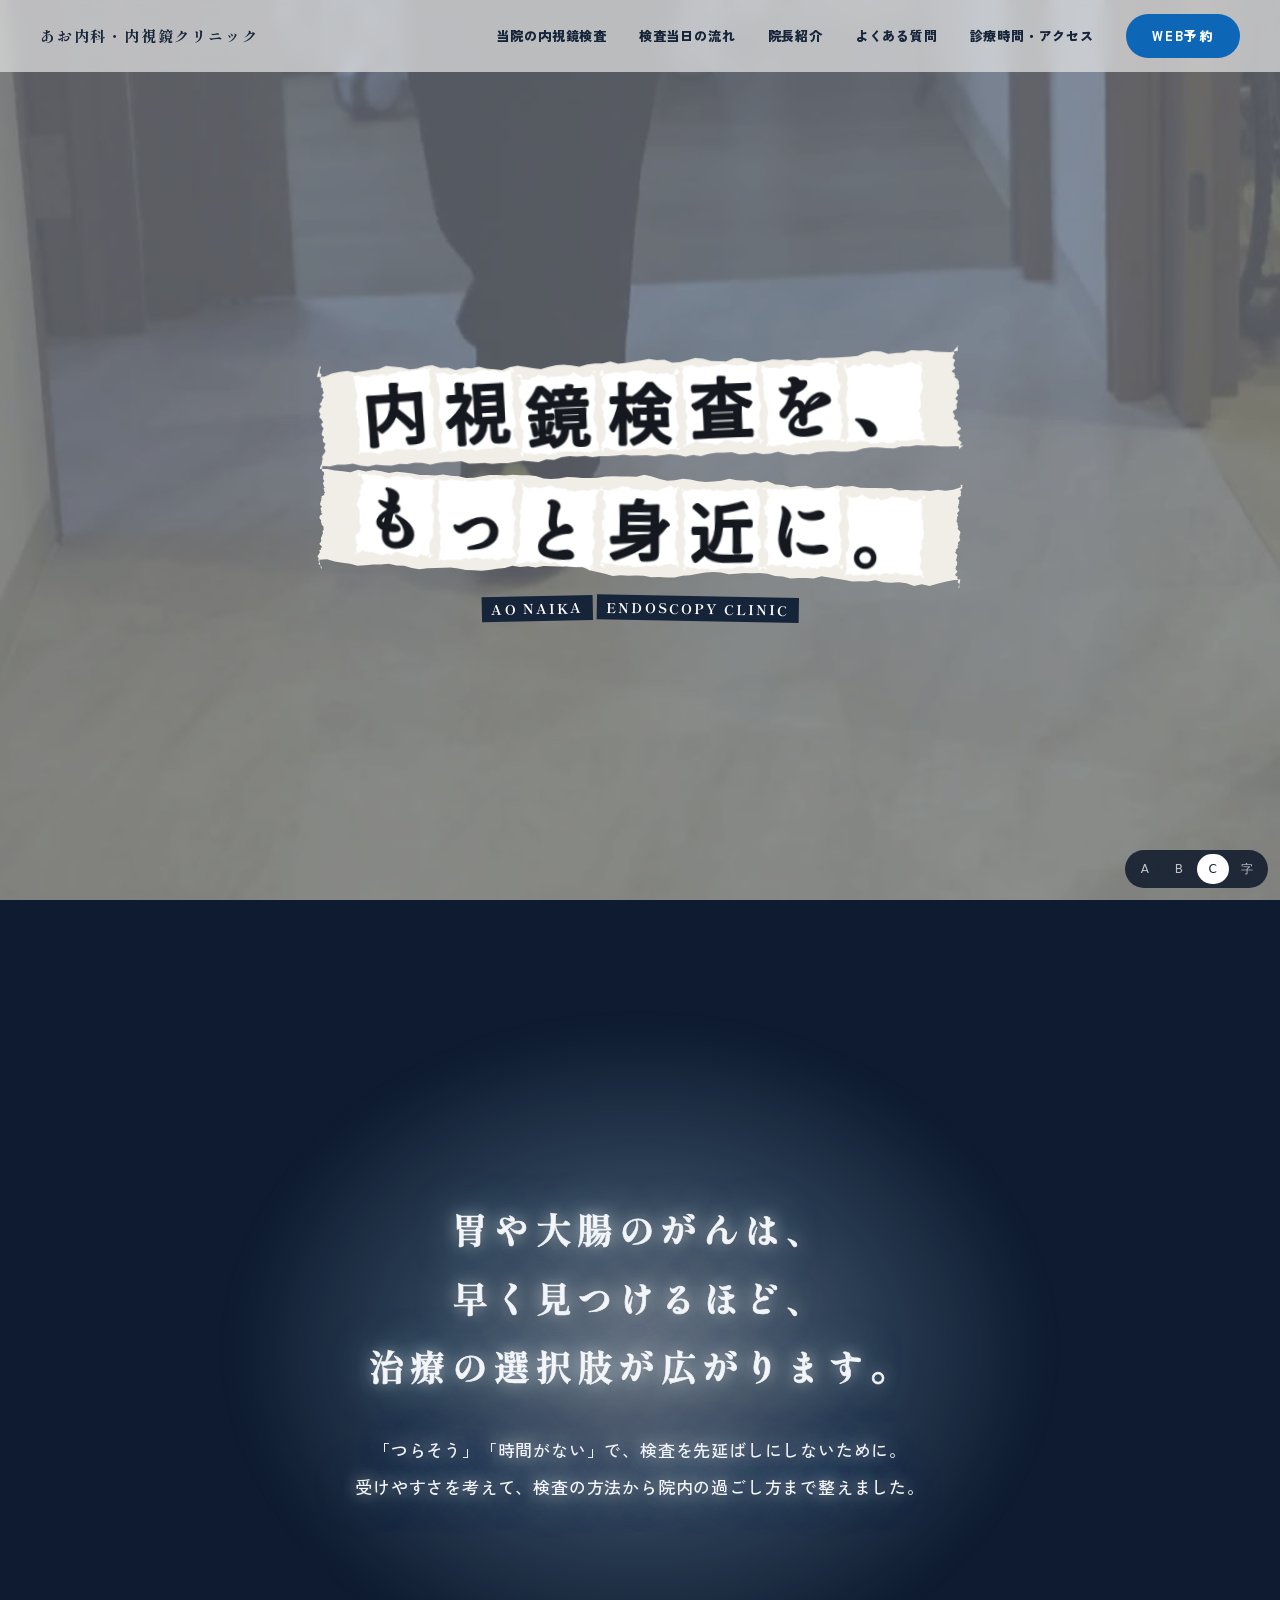
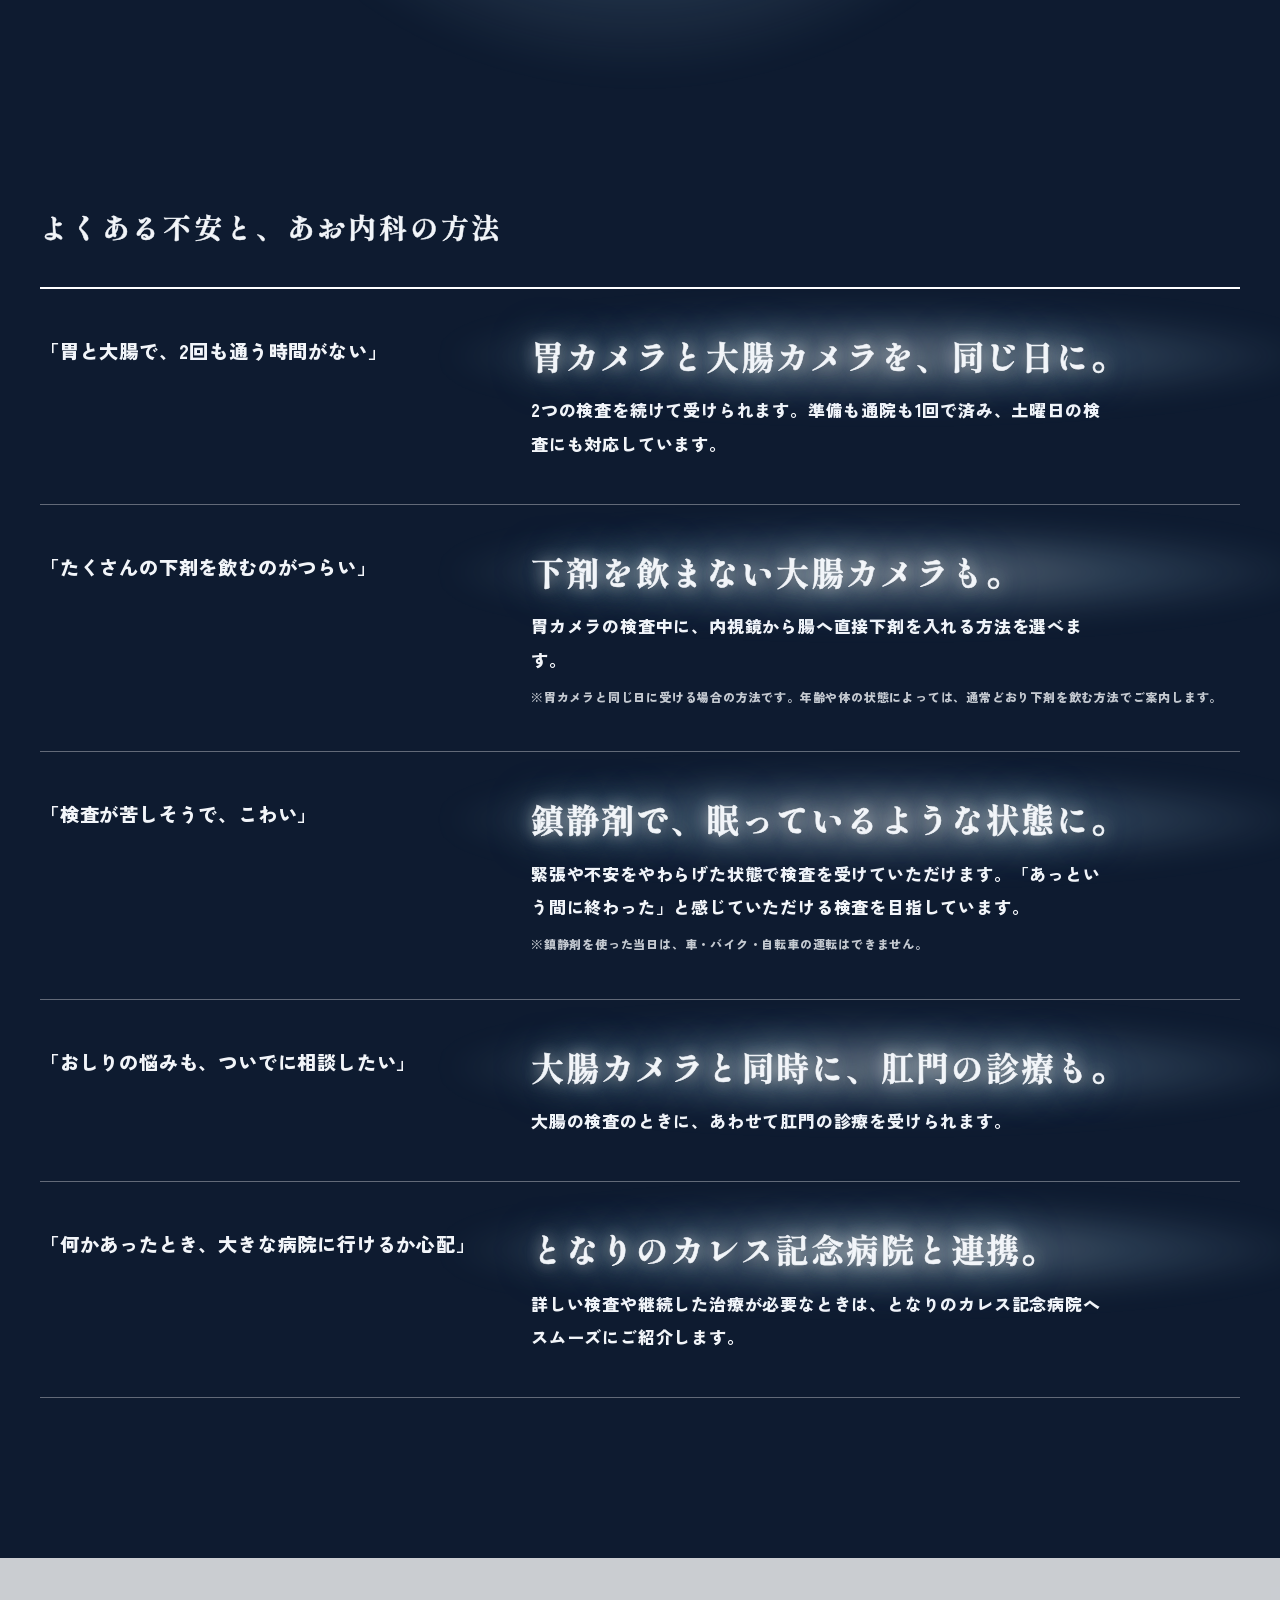
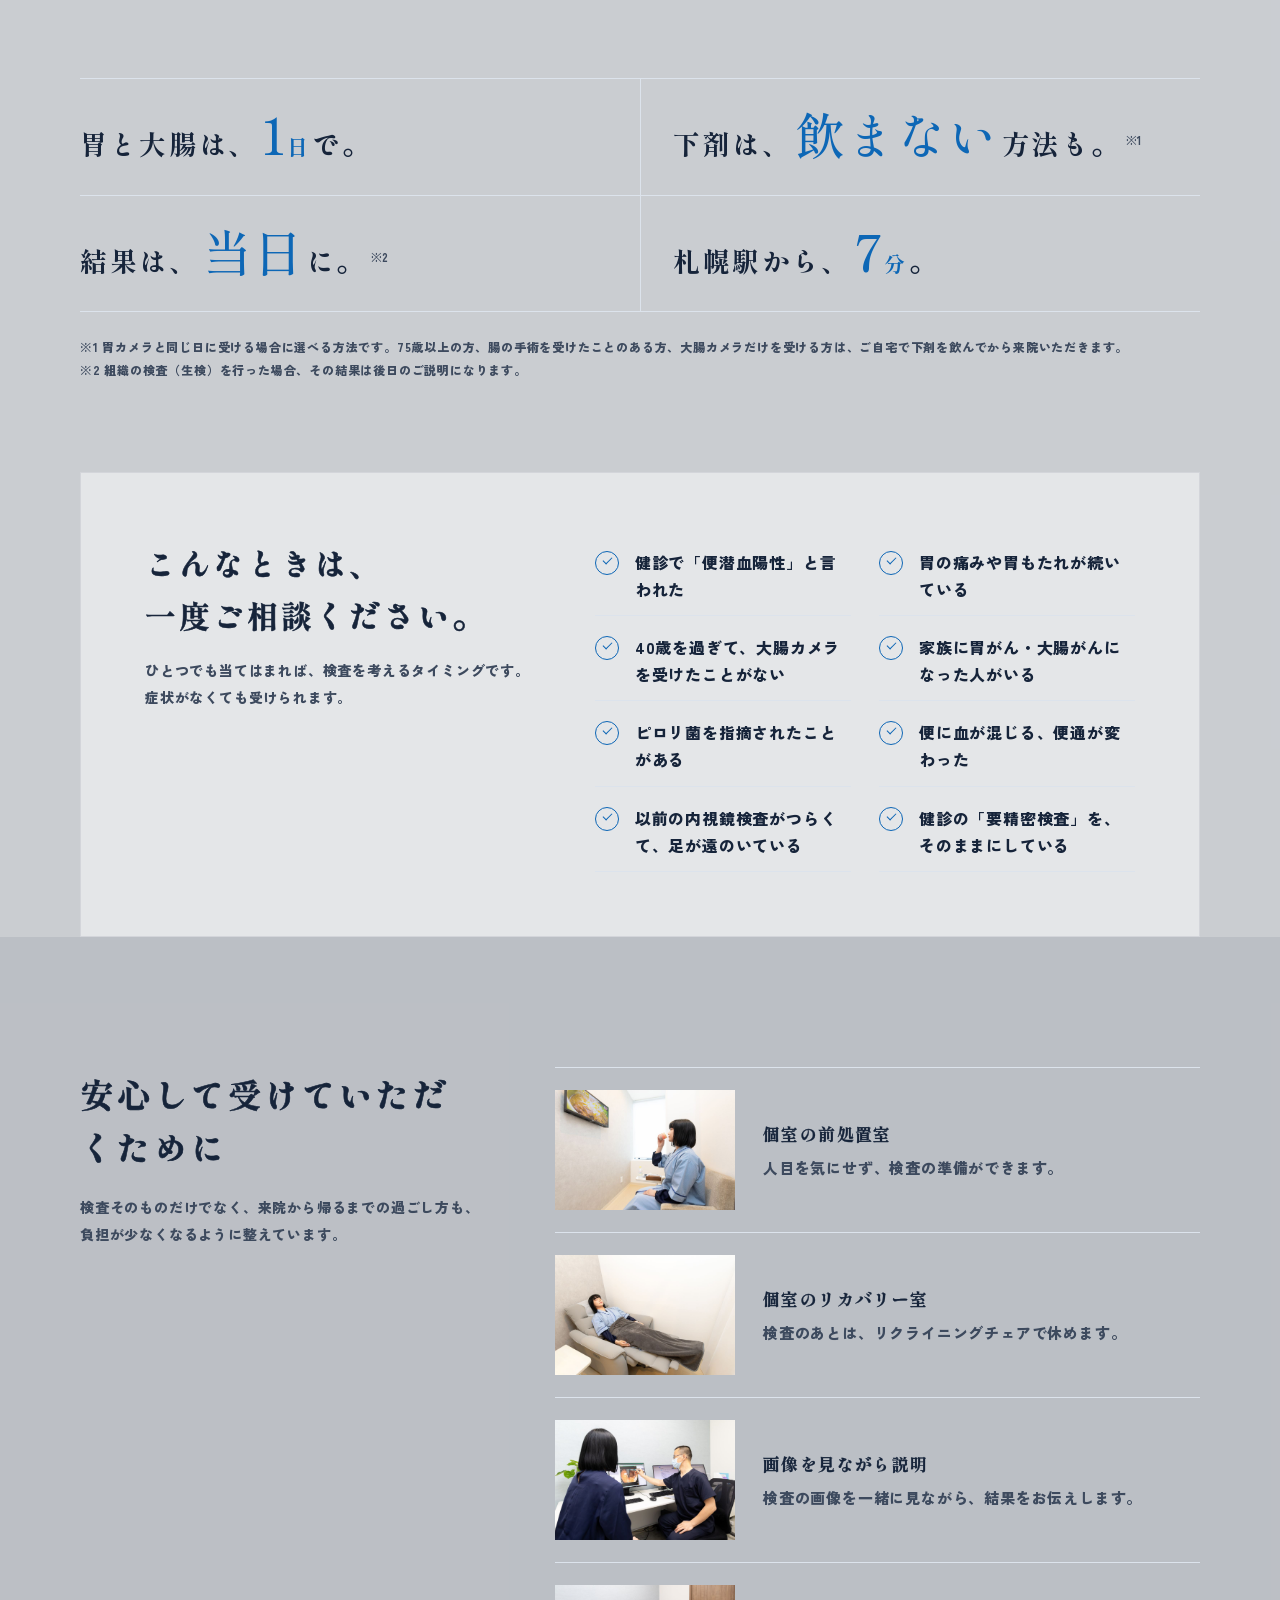
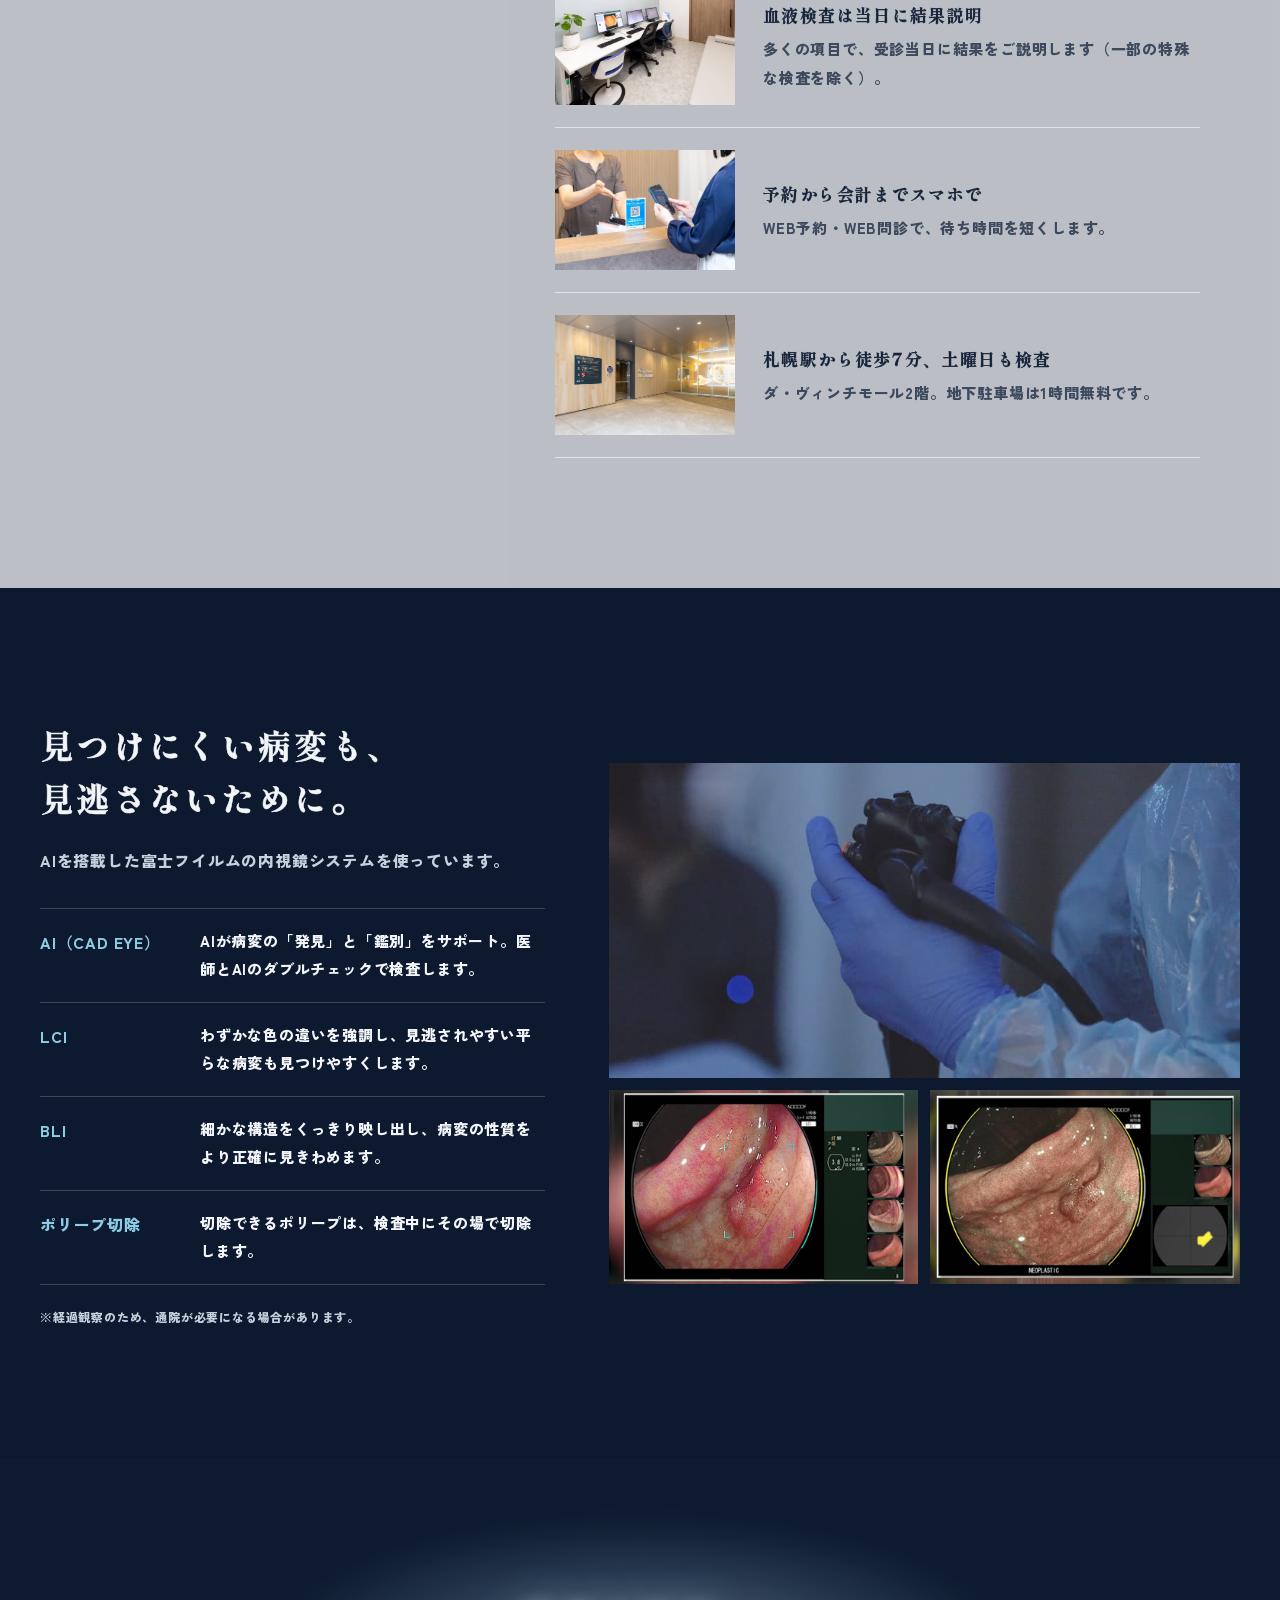
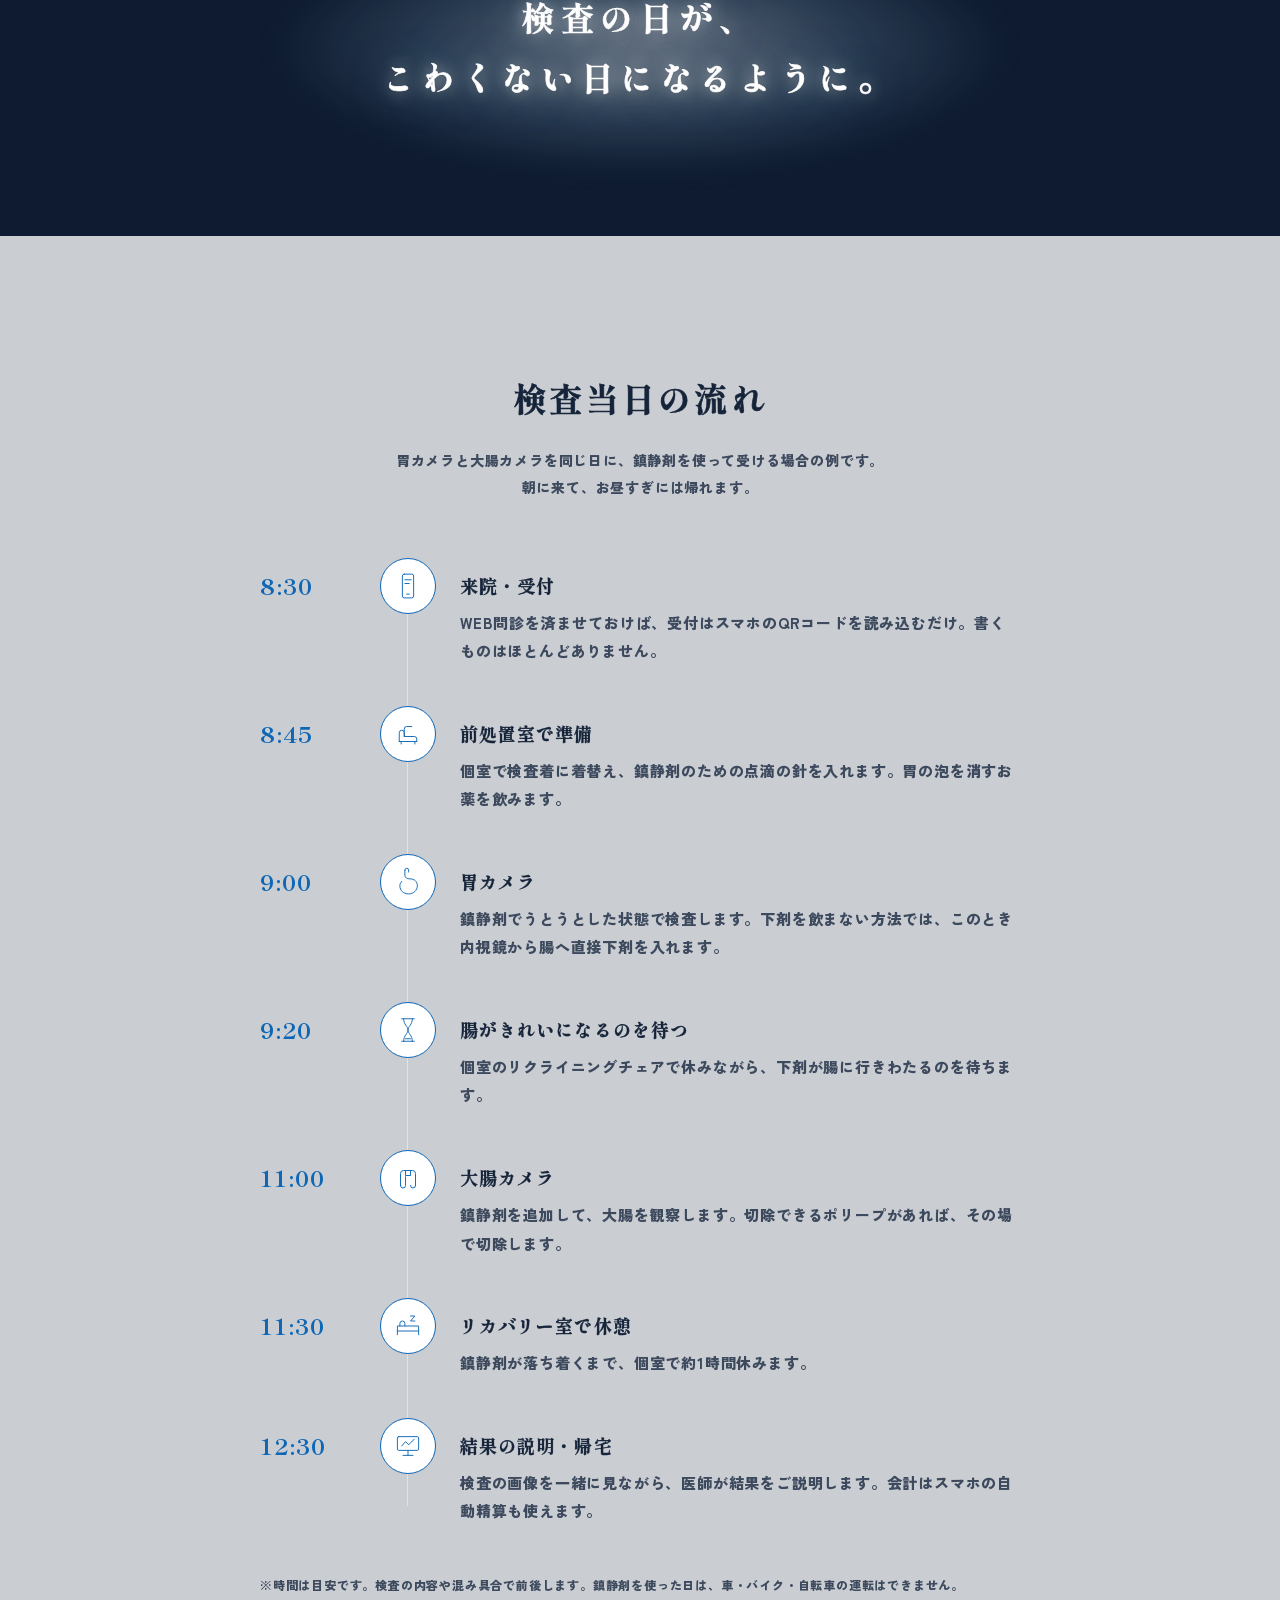
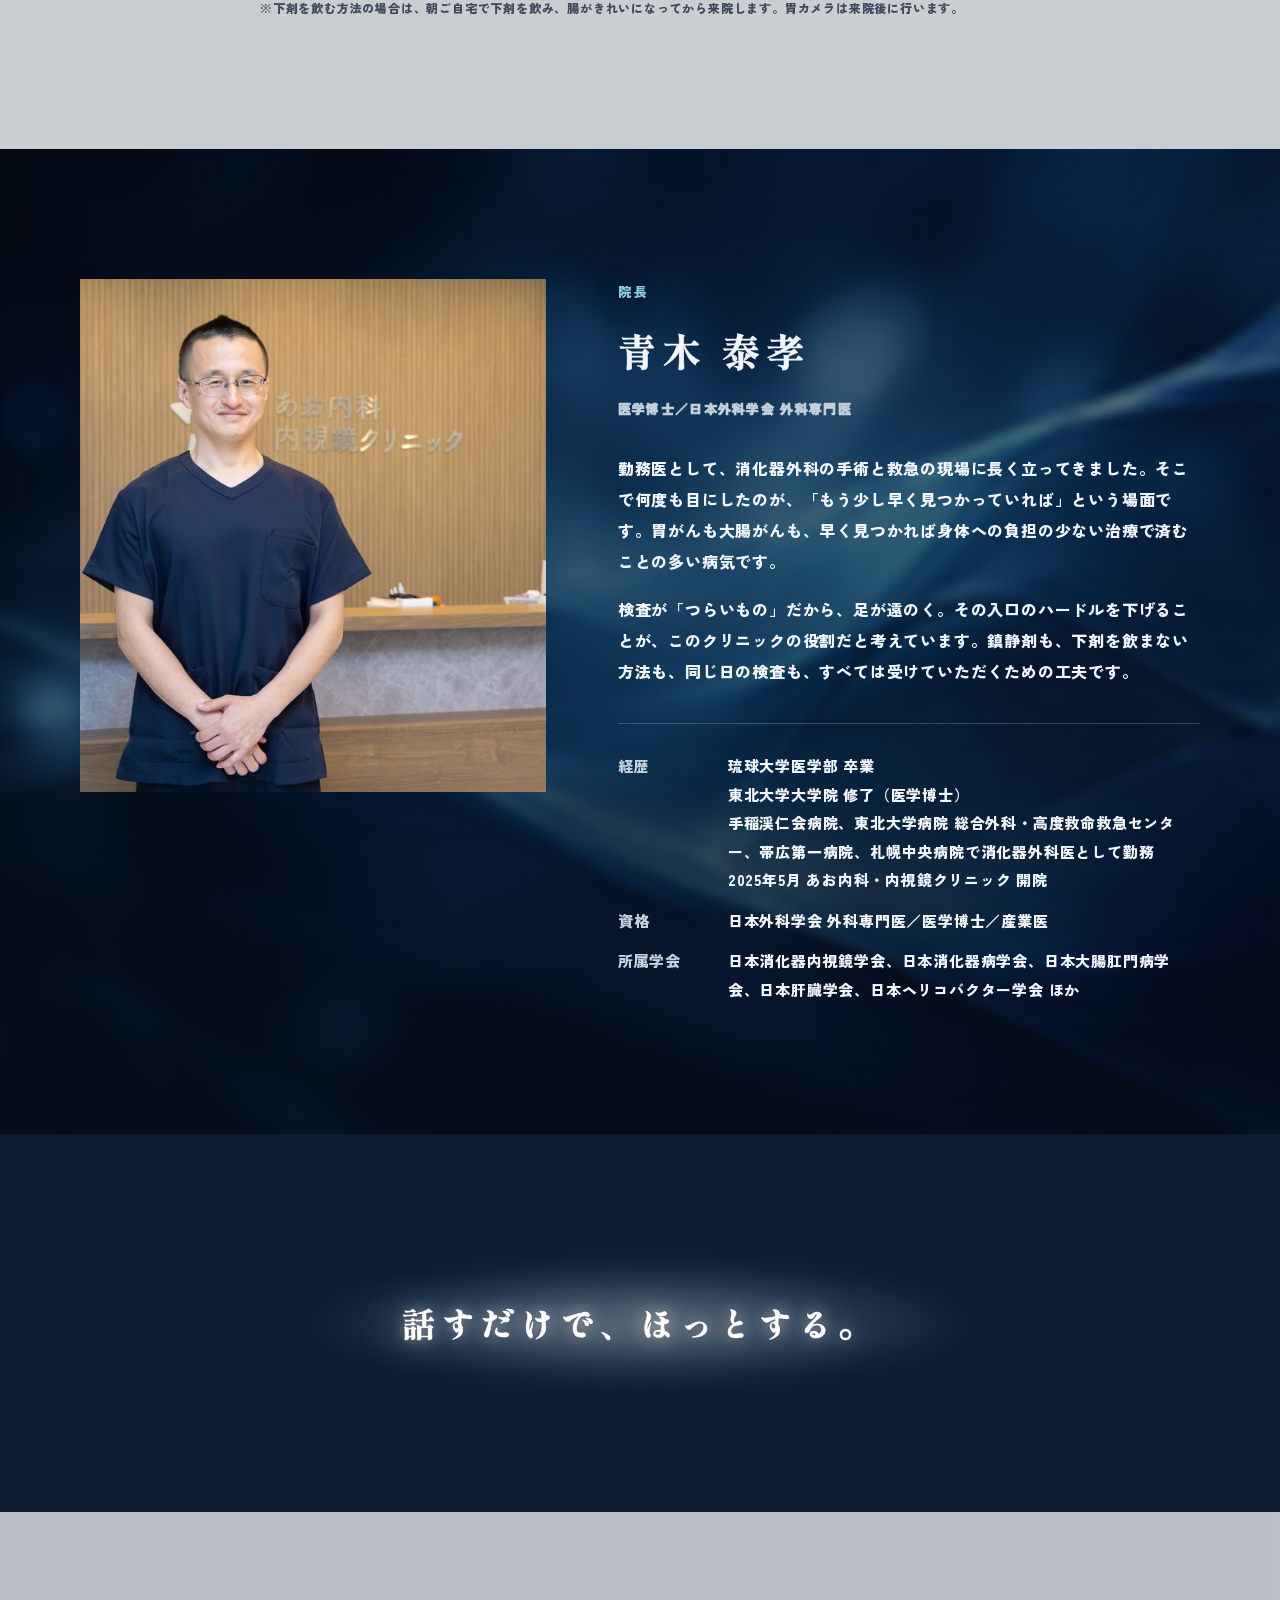
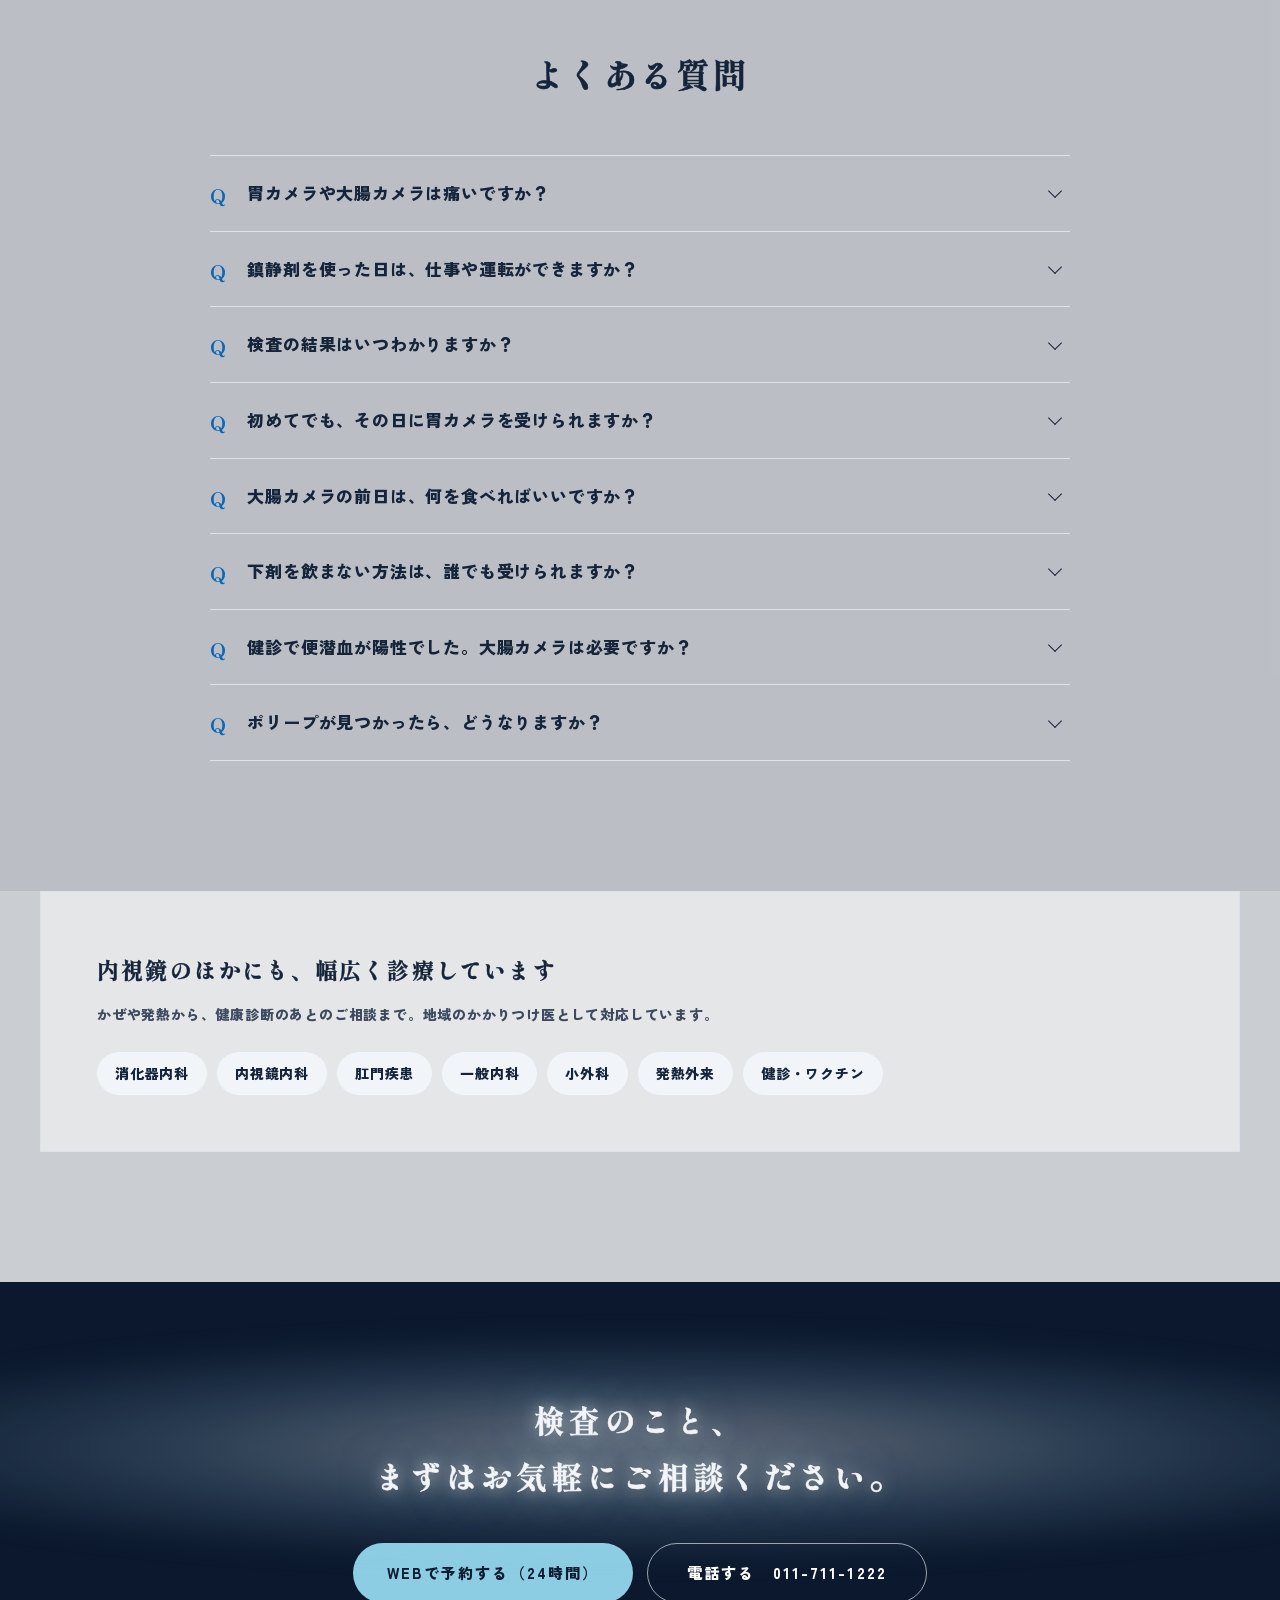
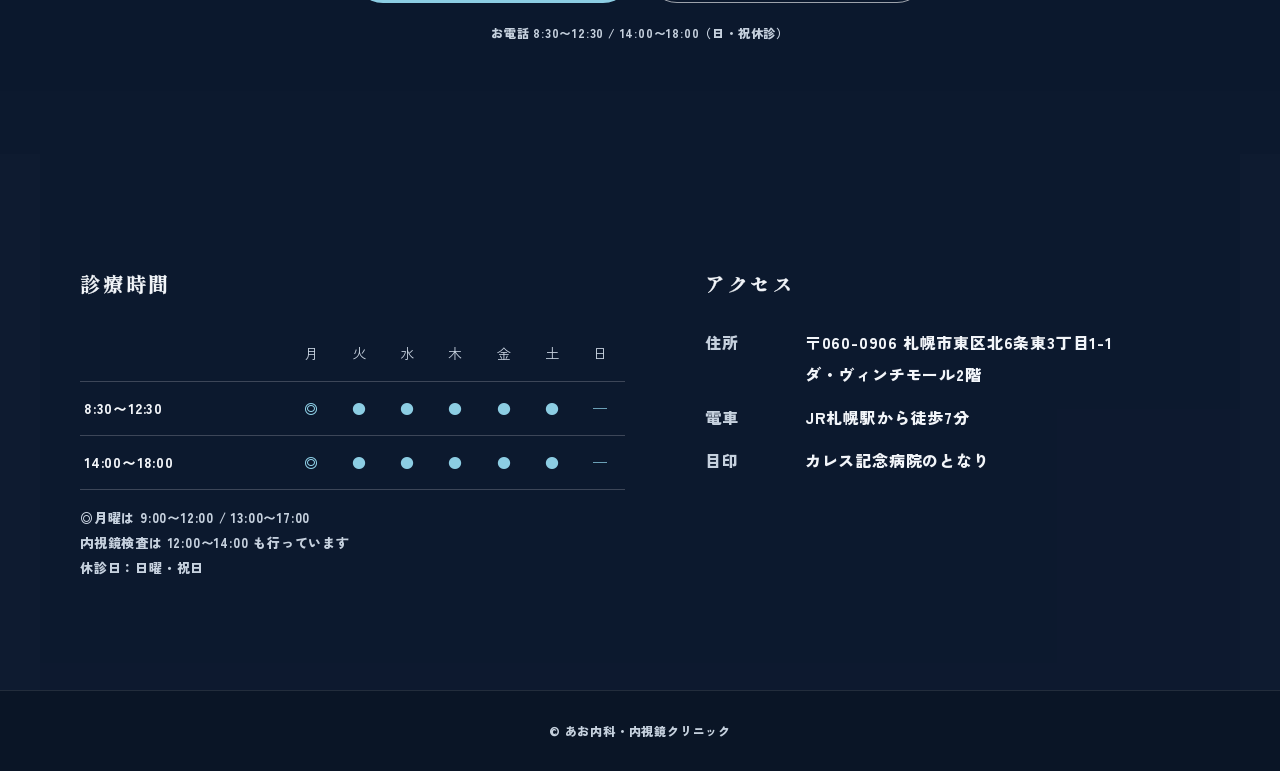
==== index.html @ c6a11f2a "デザイン案の確認用ページ Co-Authored-By: Claude Fable 5.1 <noreply@anthropic.com>" ====
<!doctype html>
<html lang="ja">
<head>
<meta charset="utf-8">
<meta name="viewport" content="width=device-width, initial-scale=1">
<meta name="robots" content="noindex">
<title>あお内科 内視鏡サイト案C</title>
<link rel="preconnect" href="https://fonts.googleapis.com">
<link rel="preconnect" href="https://fonts.gstatic.com" crossorigin>
<link href="https://fonts.googleapis.com/css2?family=Shippori+Mincho:wght@500;600;700;800&family=Shippori+Antique+B1&family=Zen+Kaku+Gothic+New:wght@400;500;700;900&family=Zen+Maru+Gothic:wght@400;500;700&display=swap" rel="stylesheet">
<link rel="stylesheet" href="assets/common.css?v=6">
<style>
/* 案A「白と写真」：たくさんの院内写真が散らばり、中央に静かなことば。白地に医院の青を少しだけ */
:root {
  --hd: 72px;    /* ヘッダーの高さ。写真がヘッダーの下に隠れないよう、ファーストビューはこの下から始める */
  --white: #FFFFFF;
  --mist: #F1F5FA;
  --ink: #16243A;     /* 文字 */
  --ink-2: #3D4A5E;   /* 補足の文字。薄すぎると読む気が起きないので濃いめ */
  --ao: #0D67B6;      /* 医院ロゴの青 */
  --line: #DCE3EC;
}
body { background: var(--white); color: var(--ink); font-family: "Zen Kaku Gothic New", sans-serif; font-size: 16px; font-weight: 500; line-height: 1.95; letter-spacing: .05em; }
:root { --mincho: "Shippori Mincho", serif; }

h1, h2, h3, .logo { font-family: "Shippori Mincho", serif; }
.hd { position: fixed; inset: 0 0 auto; z-index: 50; display: flex; align-items: center; gap: 32px; height: 72px; padding: 0 40px; background: rgba(255, 255, 255, .92); backdrop-filter: blur(8px); }
.logo { font-weight: 700; font-size: 15px; letter-spacing: .12em; }
.nav { display: flex; gap: 32px; margin-left: auto; font-size: 13px; }
.nav a:hover { color: var(--ao); }
.btn { display: inline-flex; align-items: center; justify-content: center; min-height: 44px; padding: 0 26px; border-radius: 999px; background: var(--ao); color: var(--white); font-size: 13px; font-weight: 500; letter-spacing: .14em; transition: background .2s; }
.btn:hover { background: #0A528F; }
.mbtn { display: none; margin-left: 4px; }
.mpanel { background: rgba(255, 255, 255, .96); backdrop-filter: blur(10px); box-shadow: 0 1px 2px rgba(22, 36, 58, .08), 0 18px 48px rgba(22, 36, 58, .16); }
.mpanel a:hover { color: var(--ao); }

/* ファーストビュー：写真がぶわっと散らばり、そのあとは各自ゆっくり浮かんで揺れる */
.hero { margin-top: var(--hd); height: calc(100vh - var(--hd)); height: calc(100svh - var(--hd)); min-height: 720px; overflow: hidden; }
/* 重なっても前後が分かるよう、1枚ずつはっきり影を付ける */
.sc img { aspect-ratio: 3/2; object-fit: cover; box-shadow: 0 1px 3px rgba(22, 36, 58, .22), 0 10px 26px rgba(22, 36, 58, .28); }
.is-in .sc img { animation: float 7s ease-in-out 1.8s infinite alternate; }
.is-in .sc:nth-child(3n) img { animation-duration: 9s; animation-delay: 2.4s; animation-name: float-2; }
.is-in .sc:nth-child(3n + 1) img { animation-duration: 6s; animation-delay: 2s; }
.is-in .sc:nth-child(4n) img { animation-duration: 8s; animation-direction: alternate-reverse; }
@keyframes float { from { transform: translate(0, 0) rotate(0deg); } to { transform: translate(4px, -12px) rotate(.8deg); } }
@keyframes float-2 { from { transform: translate(0, 0) rotate(0deg); } to { transform: translate(-6px, -9px) rotate(-1deg); } }
@media (prefers-reduced-motion: reduce) { .is-in .sc img { animation: none !important; } }
.hero__copy { position: absolute; left: 50%; top: 50%; transform: translate(-50%, -50%); z-index: 2; text-align: center; padding: 8px 12px; background: rgba(255, 255, 255, .7); box-shadow: 0 0 40px 30px rgba(255, 255, 255, .7); }
.hero h1 { font-size: clamp(26px, 3.1vw, 46px); font-weight: 700; line-height: 1.75; letter-spacing: .18em; }
.hero__sub { margin-top: 18px; font-size: 13px; letter-spacing: .2em; color: var(--ink-2); }
.hero__copy { opacity: 0; transition: opacity 1.2s ease 1.3s; }
.is-in .hero__copy { opacity: 1; }

/* 動画の場面 */
.stage__bg::after { background: rgba(14, 30, 54, .5); }
.stage__body { color: var(--white); }
.statement { min-height: 100vh; min-height: 100svh; display: grid; place-items: center; padding: 120px 40px; text-align: center; }
.statement h2 { font-size: clamp(24px, 2.8vw, 40px); font-weight: 700; line-height: 1.9; letter-spacing: .16em; }
.statement p { margin-top: 32px; font-size: 17px; font-weight: 500; line-height: 2.2; }

/* よくある不安と、あお内科の方法 */
.qa { padding: 0 40px 160px; }
.qa > h2 { font-size: clamp(22px, 2.2vw, 30px); font-weight: 700; letter-spacing: .1em; }
.qa__list { margin-top: 32px; border-top: 2px solid var(--white); }
.qa__row { display: grid; grid-template-columns: 1fr 1.6fr; gap: 48px; padding: 44px 0; border-bottom: 1px solid rgba(255, 255, 255, .35); }
.qa__worry { font-size: clamp(17px, 1.5vw, 21px); font-weight: 700; }
.qa__worry::before { content: "「"; }
.qa__worry::after { content: "」"; }
.qa__answer h3 { font-size: clamp(24px, 2.6vw, 38px); font-weight: 700; line-height: 1.4; letter-spacing: .06em; }
.qa__answer p { max-width: 34em; margin-top: 14px; font-size: 17px; }
.qa__answer small { display: block; margin-top: 10px; font-size: 12px; line-height: 1.8; opacity: .8; }

/* 内視鏡の機器 */
.tech { position: relative; z-index: 1; padding: 130px 40px; background: var(--mist); }
.tech__inner { display: grid; grid-template-columns: 1fr 1.25fr; gap: 64px; max-width: 1200px; margin: 0 auto; align-items: center; }
.tech h2 { font-size: clamp(24px, 2.6vw, 36px); font-weight: 700; line-height: 1.6; letter-spacing: .1em; }
.tech__lead { margin-top: 20px; color: var(--ink-2); }
.tech__list { margin-top: 32px; border-top: 1px solid var(--line); }
.tech__list li { display: grid; grid-template-columns: 9em 1fr; gap: 16px; padding: 18px 0; border-bottom: 1px solid var(--line); }
.tech__list b { font-weight: 700; color: var(--ao); }
.tech__list span { font-size: 15px; line-height: 1.9; }
.tech__photos { display: grid; grid-template-columns: 1fr 1fr; gap: 12px; }
.tech__photos img { width: 100%; aspect-ratio: 16/10; object-fit: cover; }
.tech__photos img:first-child { grid-column: span 2; aspect-ratio: 16/8; }
.tech small { display: block; margin-top: 20px; font-size: 12px; color: var(--ink-2); }

/* 診療内容 */
.menu { position: relative; z-index: 1; padding: 0 40px 130px; }
.menu__inner { max-width: 1200px; margin: 0 auto; padding: 56px; border: 1px solid var(--line); }
.menu h2 { font-size: 22px; font-weight: 700; letter-spacing: .1em; }
.menu p { margin-top: 10px; font-size: 14px; color: var(--ink-2); }
.menu ul { display: flex; flex-wrap: wrap; gap: 10px; margin-top: 24px; }
.menu li { padding: 8px 18px; border-radius: 999px; background: var(--mist); font-size: 14px; }

/* 取り組み：左に見出し、右に写真つきの一覧 */
.care { position: relative; z-index: 1; padding: 130px 40px; background: var(--white); }
.care__inner { display: grid; grid-template-columns: 1fr 1.6fr; gap: 72px; max-width: 1120px; margin: 0 auto; align-items: start; }
.care__head { position: sticky; top: calc(var(--hd) + 40px); }
.care h2 { font-size: clamp(24px, 2.6vw, 36px); font-weight: 700; line-height: 1.6; letter-spacing: .12em; }
.care__head p { margin-top: 20px; font-size: 14px; color: var(--ink-2); }
.care__list { border-top: 1px solid var(--line); }
.care__list li { display: grid; grid-template-columns: 180px 1fr; gap: 28px; align-items: center; padding: 22px 0; border-bottom: 1px solid var(--line); }
.care__list img { aspect-ratio: 3/2; object-fit: cover; }
.care__list h3 { font-size: 17px; font-weight: 700; letter-spacing: .08em; }
.care__list p { margin-top: 4px; font-size: 15px; line-height: 1.9; color: var(--ink-2); }

.cta { position: relative; z-index: 1; padding: 110px 24px; text-align: center; background: var(--mist); }
.cta h2 { font-size: clamp(22px, 2.4vw, 32px); font-weight: 700; line-height: 1.8; letter-spacing: .14em; }
.cta__btns { display: flex; justify-content: center; flex-wrap: wrap; gap: 14px; margin-top: 40px; }
.cta__btns .btn { min-width: 280px; min-height: 60px; font-size: 15px; }
.cta__btns .btn--line { background: var(--white); color: var(--ink); border: 1px solid var(--ink); }
.cta__btns .btn--line:hover { background: var(--mist); }
.cta__note { margin-top: 18px; font-size: 12px; color: var(--ink-2); }

.info { position: relative; z-index: 1; display: grid; grid-template-columns: 1.1fr 1fr; gap: 80px; max-width: 1200px; margin: 0 auto; padding: 110px 40px; }
.info h2 { margin-bottom: 24px; font-size: 20px; font-weight: 700; letter-spacing: .14em; }
table { width: 100%; border-collapse: collapse; font-size: 14px; text-align: center; }
th, td { padding: 13px 4px; border-bottom: 1px solid var(--line); }
thead th { font-weight: 400; color: var(--ink-2); }
tbody th { text-align: left; font-weight: 400; white-space: nowrap; }
td { color: var(--ao); }
.info__notes { margin-top: 16px; font-size: 13px; line-height: 1.9; color: var(--ink-2); }
.info dl { display: grid; grid-template-columns: 5em 1fr; gap: 12px 20px; }
.info dt { color: var(--ink-2); }
.ft { padding: 28px 40px; font-size: 12px; text-align: center; color: var(--ink-2); border-top: 1px solid var(--line); }

/* 数字で見る、あお内科の検査 */
.num { position: relative; z-index: 1; padding: 110px 40px 90px; background: var(--white); }
/* 数字で見る：4つの短い文の中に、数字だけ大きく置く */
.num__inner { display: grid; grid-template-columns: 1fr 1fr; max-width: 1120px; margin: 0 auto; border-top: 1px solid var(--line); }
.num__line { padding: 30px 32px 30px 0; border-bottom: 1px solid var(--line); font-family: var(--mincho, "Shippori Mincho", serif); font-size: clamp(20px, 2.1vw, 30px); font-weight: 500; line-height: 1.5; letter-spacing: .1em; }
.num__line:nth-child(even) { padding-left: 32px; border-left: 1px solid var(--line); }
.num__line b { margin: 0 .06em; font-size: 1.85em; font-weight: 500; line-height: 1; letter-spacing: .02em; color: var(--ao); }
.num__line b small { font-size: .42em; }
.num__line sup { margin-left: .4em; font-family: "Zen Kaku Gothic New", sans-serif; font-size: 11px; letter-spacing: 0; color: var(--ink-2); }
.num__note { max-width: 1120px; margin: 24px auto 0; font-size: 12px; line-height: 1.9; color: var(--ink-2); }

/* こんなときは（自分ごとにしてもらう入口） */
.check { position: relative; z-index: 1; padding: 0 40px 130px; }
.check__inner { display: grid; grid-template-columns: 1fr 1.4fr; gap: 64px; max-width: 1120px; margin: 0 auto; padding: 64px; background: var(--mist); }
.check h2 { font-size: clamp(22px, 2.4vw, 32px); font-weight: 700; line-height: 1.7; letter-spacing: .1em; }
.check__lead { margin-top: 16px; font-size: 14px; color: var(--ink-2); }
.check ul { display: grid; grid-template-columns: 1fr 1fr; gap: 6px 28px; align-content: start; }
.check li { position: relative; padding: 12px 0 12px 40px; border-bottom: 1px solid var(--line); font-size: 16px; font-weight: 700; line-height: 1.7; }
.check li::before { content: ""; position: absolute; left: 0; top: 14px; width: 24px; height: 24px; border: 1.5px solid var(--ao); border-radius: 50%; }
.check li::after { content: ""; position: absolute; left: 8px; top: 20px; width: 9px; height: 5px; border-left: 1.5px solid var(--ao); border-bottom: 1.5px solid var(--ao); transform: rotate(-45deg); }

/* 検査当日の流れ（時刻つき） */
.sched { position: relative; z-index: 1; padding: 130px 40px; }
.sched__head { max-width: 760px; margin: 0 auto; text-align: center; }
.sched h2 { font-size: clamp(24px, 2.6vw, 36px); font-weight: 700; letter-spacing: .1em; }
.sched__lead { margin-top: 16px; font-size: 14px; color: var(--ink-2); }
.sched__list { position: relative; max-width: 760px; margin: 56px auto 0; }
.sched__list::before { content: ""; position: absolute; left: 147px; top: 28px; bottom: 60px; border-left: 1px solid var(--line); }
.sched__list li { display: grid; grid-template-columns: 96px 56px 1fr; grid-template-areas: "time icon body"; gap: 0 24px; padding-bottom: 40px; }
.sched__time { grid-area: time; padding-top: 14px; font-family: "Shippori Mincho", serif; font-size: 22px; line-height: 1.2; letter-spacing: .04em; color: var(--ao); }
.sched__icon { grid-area: icon; position: relative; display: grid; place-items: center; width: 56px; height: 56px; border: 1px solid var(--ao); border-radius: 50%; background: var(--white); color: var(--ao); }
.sched__icon svg { width: 30px; height: 30px; fill: none; stroke: currentColor; stroke-width: 1.5; stroke-linecap: round; stroke-linejoin: round; }
.sched__body { grid-area: body; padding-top: 10px; }
.sched__body h3 { font-size: 18px; font-weight: 700; letter-spacing: .06em; }
.sched__body p { margin-top: 6px; font-size: 15px; line-height: 1.9; color: var(--ink-2); }
.sched__note { max-width: 760px; margin: 8px auto 0; font-size: 12px; line-height: 1.9; color: var(--ink-2); }

/* 院長紹介 */
.doc { position: relative; z-index: 1; padding: 130px 40px; background: var(--mist); }
.doc__inner { display: grid; grid-template-columns: 1fr 1.25fr; gap: 72px; max-width: 1120px; margin: 0 auto; align-items: start; }
.doc__inner img { width: 100%; aspect-ratio: 4/4.4; object-fit: cover; object-position: 50% 20%; }
.doc__role { font-size: 13px; letter-spacing: .24em; color: var(--ink-2); }
.doc h2 { margin-top: 8px; font-size: clamp(28px, 3vw, 40px); font-weight: 700; letter-spacing: .16em; }
.doc h2 small { display: block; margin-top: 8px; font-family: "Zen Kaku Gothic New", sans-serif; font-size: 13px; letter-spacing: .1em; color: var(--ink-2); }
.doc__msg { margin-top: 32px; }
.doc__msg p + p { margin-top: 1em; }
.doc dl { display: grid; grid-template-columns: 6em 1fr; gap: 12px 20px; margin-top: 36px; padding-top: 28px; border-top: 1px solid var(--line); font-size: 15px; line-height: 1.9; }
.doc dt { color: var(--ink-2); }

/* よくある質問 */
.faq { position: relative; z-index: 1; padding: 130px 40px; }
.faq__inner { max-width: 860px; margin: 0 auto; }
.faq h2 { font-size: clamp(24px, 2.6vw, 36px); font-weight: 700; letter-spacing: .1em; text-align: center; }
.faq__list { margin-top: 48px; border-top: 1px solid var(--line); }
.faq details { border-bottom: 1px solid var(--line); }
.faq summary { position: relative; list-style: none; cursor: pointer; padding: 22px 48px 22px 2.2em; font-size: 17px; font-weight: 700; line-height: 1.8; }
.faq summary::-webkit-details-marker { display: none; }
.faq summary::before { content: "Q"; position: absolute; left: 0; top: 22px; font-family: "Shippori Mincho", serif; font-size: 20px; color: var(--ao); }
.faq summary::after { content: ""; position: absolute; right: 10px; top: 50%; width: 10px; height: 10px; border-right: 1.5px solid var(--ink); border-bottom: 1.5px solid var(--ink); transform: translateY(-70%) rotate(45deg); transition: transform .25s; }
.faq details[open] summary::after { transform: translateY(-20%) rotate(225deg); }
.faq summary:hover { color: var(--ao); }
.faq details p { padding: 0 48px 26px 2.2em; font-size: 15px; line-height: 2; color: var(--ink-2); }

@media (max-width: 1023px) {
  .check__inner { grid-template-columns: 1fr; gap: 32px; padding: 48px; }
  .doc__inner { grid-template-columns: 1fr; gap: 40px; }
  .doc__inner img { max-width: 420px; }
  .nav { display: none; }
  .hd .btn { margin-left: auto; }
  .mbtn { display: inline-flex; }
  .care__inner { grid-template-columns: 1fr; gap: 40px; }
  .care__head { position: static; }
  .tech__inner { grid-template-columns: 1fr; }
  .info { grid-template-columns: 1fr; gap: 56px; }
}
@media (max-width: 767px) {
  :root { --hd: 60px; }
  body { font-size: 15px; }
  .hd { height: 60px; padding: 0 16px; }
  .logo { font-size: 12px; white-space: nowrap; }
  .hd .btn { min-height: 38px; padding: 0 16px; font-size: 12px; white-space: nowrap; }
  .hero__copy { width: 88vw; padding: 22px 12px; }
  .hero h1 { font-size: 24px; letter-spacing: .12em; }
  .hero__sub { font-size: 11px; letter-spacing: .1em; }
  .statement { padding: 100px 24px; }
  .statement h2 { font-size: 21px; letter-spacing: .1em; }
  .statement p { font-size: 14px; }
  .qa { padding: 0 20px 100px; }
  .qa__row { grid-template-columns: 1fr; gap: 10px; padding: 32px 0; }
  .tech { padding: 90px 20px; }
  .tech__inner { grid-template-columns: 1fr; gap: 40px; }
  .menu { padding: 0 20px 90px; }
  .menu__inner { padding: 32px 20px; }
  .care, .info { padding: 90px 20px; }
  .care__list li { grid-template-columns: 112px 1fr; gap: 16px; }
  .care__list h3 { font-size: 15px; }
  .num { padding: 80px 20px 60px; }
  .num__inner { grid-template-columns: 1fr; }
  .num__line, .num__line:nth-child(even) { padding: 18px 0; border-left: 0; }
  .num__line { font-size: 19px; }
  .check { padding: 0 20px 90px; }
  .check__inner { padding: 32px 20px; }
  .check ul { grid-template-columns: 1fr; gap: 0; }
  .sched, .doc, .faq { padding: 90px 20px; }
  .sched__list::before { left: 23px; }
  .sched__list li { grid-template-columns: 48px 1fr; grid-template-areas: "icon time" "icon body"; gap: 0 16px; padding-bottom: 32px; }
  .sched__icon { width: 48px; height: 48px; }
  .sched__icon svg { width: 26px; height: 26px; }
  .sched__time { padding-top: 0; font-size: 18px; }
  .sched__body { padding-top: 2px; }
  .sched__body h3 { font-size: 16px; }
  .doc dl { grid-template-columns: 1fr; gap: 4px 0; }
  .doc dt { margin-top: 12px; }
  .faq summary { padding: 18px 32px 18px 1.8em; font-size: 15px; }
  .faq details p { padding: 0 0 22px 1.8em; }
}

/* 動画はページの一番上から最後まで裏で流れ続ける。区画ごとに白フィルタ・黒フィルタを切り替える */
body { background: #0E1B30; }
.stage__bg { position: fixed; inset: 0; height: auto; margin: 0; z-index: 0; }
.stage__bg::after { background: rgba(10, 22, 42, .48); }
.hero, main > section, .stage__body { position: relative; z-index: 1; }
.stage__body, .tech, .cta, .info { --ink: #F2F5F9; --ink-2: #C6D1DE; --line: rgba(255, 255, 255, .2); --ao: #8CCDE3; color: var(--ink); }
.tech, .info { background: rgba(10, 22, 42, .22); }
.cta { background: rgba(10, 22, 42, .38); }
.tech__list b, td { color: #8CCDE3; }
.cta__btns .btn { background: #8CCDE3; color: #0E1B30; }
.cta__btns .btn--line { background: transparent; color: #fff; border-color: rgba(255, 255, 255, .6); }
.num, .check, .care, .sched, .faq, .menu { background: rgba(255, 255, 255, .78); }
.num { padding-top: 120px; }
.check { padding-bottom: 0; }
.check__inner { background: rgba(255, 255, 255, .5); border: 1px solid rgba(22, 36, 58, .08); }
.menu { padding-top: 0; }
.menu__inner { background: rgba(255, 255, 255, .5); }
.care, .faq { background: rgba(255, 255, 255, .72); }
.doc { --ink: #F2F5F9; --ink-2: #C6D1DE; --line: rgba(255, 255, 255, .2); color: var(--ink); background: linear-gradient(180deg, rgba(7, 17, 31, .55), rgba(7, 17, 31, .75)), url(assets/img/ai-wave.jpg) center/cover no-repeat; }
.doc__role { color: #8CCDE3; }
.gap { position: relative; z-index: 1; height: 42vh; min-height: 260px; }
.gap p { position: absolute; left: 50%; top: 50%; transform: translate(-50%, -50%); margin: 0; width: max-content; font-family: var(--mincho); font-size: clamp(22px, 2.6vw, 38px); font-weight: 700; letter-spacing: .2em; color: #fff; text-shadow: 0 2px 30px rgba(0, 0, 0, .5); text-align: center; line-height: 1.8; }
.sched__icon { background: #fff; }
.ft { background: #0A1526; color: #C6D1DE; border-color: rgba(255, 255, 255, .1); }
@media (max-width: 767px) { .gap { height: 34vh; min-height: 200px; } }

/* ===== 案C：参考サイトの KV と同じ構成。紙の上に写真とことばが散らばる ===== */
.hd { background: rgba(232, 232, 232, .8); }
.hero { background: rgba(255, 255, 255, .3); }
/* 覆い：薄いグレーの紙。最後にこれが薄れて、裏の動画が現れる */
.hero::before { content: ""; position: fixed; inset: 0; z-index: 0; pointer-events: none; background: #E8E8E8 url("data:image/svg+xml;utf8,<svg xmlns='http://www.w3.org/2000/svg' width='240' height='240'><filter id='n'><feTurbulence type='fractalNoise' baseFrequency='.9' numOctaves='2' stitchTiles='stitch'/><feColorMatrix values='0 0 0 0 0  0 0 0 0 0  0 0 0 0 0  0 0 0 .13 0'/></filter><rect width='100%' height='100%' filter='url(%23n)'/></svg>"); transition: opacity 1.6s ease; }
.hero.p-reveal::before { opacity: 0; }
/* 写真：白いふちの破れた紙（形は common.js が写真ごとに作る） */
.sc { z-index: 1; filter: drop-shadow(0 5px 8px rgba(0, 0, 0, .22)); }
.sc img { box-shadow: none; }
.torn { padding: 6px; background: #F8F8F6; }
.torn img { aspect-ratio: 3/2; object-fit: cover; }
.tape { position: absolute; top: -7px; width: 32%; height: 16px; background: rgba(226, 222, 206, .8); transform: rotate(var(--tr)); }

/* 束 → ぶわっ → 収束 */
.hero .sc { opacity: 0; transition: transform 1.1s cubic-bezier(.2, .8, .2, 1), opacity .3s ease; }
.hero .sc.is-on { opacity: 1; transform: translate(calc(-50% + var(--dx, 0px)), calc(-50% + var(--dy, 0px))) translate(var(--jx, 0px), var(--jy, 0px)) scale(var(--big, 1.4)) rotate(var(--jr, 0deg)); transition: transform .07s cubic-bezier(.2, .9, .3, 1), opacity .04s ease; }
/* 束が一瞬で点に縮む */
.hero.p-collapse .sc.is-on { transform: translate(calc(-50% + var(--dx, 0px)), calc(-50% + var(--dy, 0px))) scale(.08) rotate(var(--jr, 0deg)); transition: transform .14s cubic-bezier(.7, 0, 1, 1); }
/* ぶわっ：点から全部いっせいに、外へ広がりながら大きくなる */
.hero.is-in .sc, .hero.is-in .sc.is-on { opacity: 1; transform: translate(-50%, -50%) rotate(var(--r)); transition: transform .55s cubic-bezier(.2, 1.35, .4, 1) var(--d, 0s), opacity .12s ease var(--d, 0s); }
.hero.p-gather .sc, .hero.p-gather .sc.is-on { animation: suck 1.2s cubic-bezier(.45, 0, .55, 1) var(--g, 0s) both; transition: none; }
/* 散らばったあとは、消えるまで1枚1枚が小さくぶれ続ける（着地のぶれをそのまま続ける） */
.hero.is-in .sc img, .hero.is-in .sc:nth-child(3n) img, .hero.is-in .sc:nth-child(3n + 1) img, .hero.is-in .sc:nth-child(4n) img { animation: jitter var(--wt, 1.3s) steps(1, end) var(--wd, 0s) infinite; }
.hero.is-in .sc:nth-child(odd) img { animation-name: jitter-2; }
/* コマ送り（steps）で位置がカクッと切り替わる。ほとんどの時間は止まっていて、ときどき1〜2px だけ動く。
   写真ごとに周期と出だしがずれるので、同時に動くのは一部だけ */
@keyframes jitter { 0%, 28% { transform: translate(0, 0) rotate(0deg); } 30%, 44% { transform: translate(1px, -1px) rotate(.3deg); } 46%, 62% { transform: translate(0, 0) rotate(0deg); } 64%, 72% { transform: translate(-1px, 1px) rotate(-.25deg); } 74%, 100% { transform: translate(0, 0) rotate(0deg); } }
@keyframes jitter-2 { 0%, 18% { transform: translate(0, 0) rotate(0deg); } 20%, 30% { transform: translate(-1px, 0) rotate(-.3deg); } 32%, 55% { transform: translate(0, 0) rotate(0deg); } 57%, 68% { transform: translate(1px, 1px) rotate(.2deg); } 70%, 100% { transform: translate(0, 0) rotate(0deg); } }
.hero.p-gather .sc img { animation: none; transform: none; }
/* 吸い込み：まっすぐではなく、弧を描いて回りながら中心へ吸い込まれる（--px/--py は中心への向きと直角の向き） */
@keyframes suck {
  0%   { transform: translate(-50%, -50%) rotate(var(--r)); opacity: 1; }
  50%  { transform: translate(calc(-50% + var(--dx, 0px) * .5 + var(--px, 0px)), calc(-50% + var(--dy, 0px) * .5 + var(--py, 0px))) rotate(calc(var(--r) + var(--r1, 60deg))) scale(.7); opacity: 1; }
  90%  { opacity: 1; }
  100% { transform: translate(calc(-50% + var(--dx, 0px)), calc(-50% + var(--dy, 0px))) rotate(calc(var(--r) + var(--r2, 180deg))) scale(.04); opacity: 0; }
}

/* ことば：クリーム色の紙の帯に、1文字ずつ白い紙を貼ったように */
.kv { z-index: 3; width: max-content; max-width: 92vw; padding: 0; background: none; box-shadow: none; text-align: center; }
.hero .kv, .hero.is-in .kv { opacity: 0; transition: none; }
.hero.p-msg .kv { opacity: 1; }
.kv h1 { font-family: "Shippori Antique B1", "Shippori Antique", "Shippori Mincho", serif; font-size: clamp(34px, 5.2vw, 76px); font-weight: 400; line-height: 1.15; letter-spacing: 0; color: #15181F; }
.kv__line { display: inline-block; padding: .16em .55em .18em; margin: .1em 0; background: #F1EEE8; transform: rotate(var(--lr, 0deg)); }
.kv__line i { display: inline-block; font-style: normal; padding: .04em .1em .06em; margin: 0 .01em; background: #FFFFFF; transform: rotate(var(--cr, 0deg)) translateY(var(--cy, 0)); opacity: 0; }
/* 帯は、最初の1文字が貼られるまで見せない（文字のない空の帯が残らないように） */
.kv__line:not(:has(i.is-on)) { opacity: 0; }
.kv__line i.is-on { opacity: 1; animation: pop .34s cubic-bezier(.2, 1.1, .3, 1) both; }
/* 文字は大きく傾いた状態から「ドン」と貼りつき、わずかに沈んで戻る */
@keyframes pop { 0% { transform: rotate(calc(var(--cr, 0deg) * 4)) translateY(var(--cy, 0)) scale(2.6); opacity: 0; } 55% { transform: rotate(var(--cr, 0deg)) translateY(var(--cy, 0)) scale(.9); opacity: 1; } 100% { transform: rotate(var(--cr, 0deg)) translateY(var(--cy, 0)) scale(1); opacity: 1; } }
.kv__label { margin-top: .5em; font-family: var(--mincho); font-size: clamp(11px, 1.05vw, 15px); font-weight: 700; letter-spacing: .16em; line-height: 1; opacity: 0; }
.kv__label.is-on { opacity: 1; animation: slam .3s cubic-bezier(.2, 1.1, .3, 1) both; }
@keyframes slam { from { transform: scale(1.8); opacity: 0; } 60% { transform: scale(.95); opacity: 1; } to { transform: scale(1); opacity: 1; } }
.kv__label span { display: inline-block; margin: 3px 2px; padding: .45em .7em .4em; background: #16243A; color: #fff; }
.kv__label span:first-child { transform: rotate(-1.2deg); }
.kv__label span:last-child { transform: rotate(1deg); }
/* ことばも写真といっしょに中央へまとまって消え、動画が出るときにふわっと戻る */
.hero.p-gather .kv { transform: translate(-50%, -50%) scale(.04); opacity: 0; transition: transform .9s cubic-bezier(.45, 0, .55, 1) 1.6s, opacity .25s ease 2.2s; }
.hero.p-final .kv { transform: translate(-50%, -50%) scale(1); opacity: 1; transition: none; }

/* 全体を太字に：本文も見出しも、いちばん太い字で */
body { font-weight: 900; }
main section h2, .gap p, h3, .qa__answer h3, .doc h2 { font-weight: 800 !important; -webkit-text-stroke: .018em currentColor; }
.qa__worry, .check li, .faq summary, .care__list h3, .sched__body h3, .tech__list b, .num__line, .info dt, tbody th, .btn, .mpanel a { font-weight: 800 !important; }
.hero__sub, .num__note, .sched__note, small { font-weight: 900; }
/* 動画の上の文字には、スポットライトが当たったような淡い光を後ろに置いて浮かせる */
.statement > div, .gap p, .cta h2, .qa__answer h3 { position: relative; isolation: isolate; }
.statement > div::before, .gap p::before, .cta h2::before, .qa__answer h3::before { content: ""; position: absolute; left: 50%; top: 50%; z-index: -1; width: 150%; height: 220%; transform: translate(-50%, -50%); background: radial-gradient(ellipse at center, rgba(255, 255, 255, .38), rgba(170, 215, 240, .18) 38%, transparent 68%); filter: blur(14px); pointer-events: none; }
.qa__answer h3::before { left: 0; transform: translate(-12%, -50%); width: 130%; }
.statement, .gap p, .cta h2, .qa__answer h3 { text-shadow: 0 0 16px rgba(255, 255, 255, .75), 0 0 44px rgba(140, 205, 227, .6), 0 2px 10px rgba(0, 0, 0, .35); }
/* ことばの書体（Shippori Antique）は太さが1種類しかないので、輪郭を少し太らせる */
.kv h1 { -webkit-text-stroke: .035em #15181F; }
html.fv-lock { overflow: hidden; }
@media (prefers-reduced-motion: reduce) { .hero::before { display: none; } .hero .kv, .hero.is-in .kv { opacity: 1; } .kv__line i, .kv__label { opacity: 1; } .hero .sc { display: none; } }
@media (max-width: 767px) { .kv h1 { font-size: 34px; } }
</style>
</head>
<body>
<header class="hd">
  <a class="logo" href="#">あお内科・内視鏡クリニック</a>
  <nav class="nav"><a href="#features">当院の内視鏡検査</a><a href="#flow">検査当日の流れ</a><a href="#doctor">院長紹介</a><a href="#faq">よくある質問</a><a href="#info">診療時間・アクセス</a></nav>
  <a class="btn" href="#reserve">WEB予約</a>
  <button class="mbtn" type="button" aria-expanded="false" aria-controls="menu"><span>メニュー</span><i aria-hidden="true"></i></button>
  <nav class="mpanel" id="menu" aria-label="ページ内メニュー"><a href="#features">当院の内視鏡検査<small>特長</small></a><a href="#check">こんなときはご相談を<small>症状</small></a><a href="#tech">内視鏡の機器<small>設備</small></a><a href="#flow">検査当日の流れ<small>流れ</small></a><a href="#doctor">院長紹介<small>医師</small></a><a href="#faq">よくある質問<small>Q&A</small></a><a href="#info">診療時間・アクセス<small>案内</small></a><hr><a class="mpanel__tel" href="tel:0117111222">011-711-1222</a><a href="#reserve">WEB予約（24時間）</a></nav>
</header>

<svg hidden xmlns="http://www.w3.org/2000/svg" aria-hidden="true">
  <symbol id="i-phone" viewBox="0 0 48 48"><rect x="15" y="5" width="18" height="38" rx="3"/><path d="M22 37h4M19 14h10M19 20h7"/></symbol>
  <symbol id="i-chair" viewBox="0 0 48 48"><path d="M10 36V22a4 4 0 0 1 8 0v6h16a4 4 0 0 1 4 4v4M10 36h28M13 36v4M35 36v4M18 28V16a4 4 0 0 1 4-4h8"/></symbol>
  <symbol id="i-stomach" viewBox="0 0 48 48"><path d="M19 5v8c0 4 3 6 8 6 7 0 12 4 12 11s-6 13-14 13S11 38 11 30c0-3 1-5 3-7M19 5a3 3 0 0 1 6 0v3"/></symbol>
  <symbol id="i-wait" viewBox="0 0 48 48"><path d="M14 6h20M14 42h20M17 6c0 10 7 12 7 18s-7 8-7 18M31 6c0 10-7 12-7 18s7 8 7 18M20 38h8"/></symbol>
  <symbol id="i-colon" viewBox="0 0 48 48"><path d="M12 36V17a5 5 0 0 1 5-5h14a5 5 0 0 1 5 5v19M12 36a4 4 0 0 0 8 0V22M28 36a4 4 0 0 0 8 0M20 12v8h8v-8"/></symbol>
  <symbol id="i-rest" viewBox="0 0 48 48"><path d="M7 38V24h34v14M7 32h34M11 24v-4a4 4 0 0 1 8 0v4M28 8h7l-7 8h7"/></symbol>
  <symbol id="i-talk" viewBox="0 0 48 48"><rect x="7" y="9" width="34" height="22" rx="2"/><path d="M24 31v8M16 39h16M14 24l6-7 5 5 9-9"/></symbol>
</svg>
<main>
  <section class="hero" data-scatter>
    <figure class="sc" data-pc="92.0,6.6,13.5,0" data-sp="7.3,8.0,24.0,0"><div class="torn"><img src="assets/img/5398.jpg" alt="内視鏡検査室"></div></figure>
    <figure class="sc" data-pc="6.6,15.5,13.9,0" data-sp="50.9,6.8,28.1,0"><div class="torn"><img src="assets/img/5580.jpg" alt="ダ・ヴィンチモール外観"></div></figure>
    <figure class="sc" data-pc="40.6,18.2,13.9,0" data-sp="69.0,5.1,27.7,0"><div class="torn"><img src="assets/img/5444.jpg" alt="個室の前処置室"></div></figure>
    <figure class="sc" data-pc="52.0,11.2,11.5,0" data-sp="85.1,5.4,21.2,0"><div class="torn"><img src="assets/img/5391.jpg" alt="受付"></div></figure>
    <figure class="sc" data-pc="64.2,18.3,12.3,0" data-sp="10.5,20.4,27.4,0"><div class="torn"><img src="assets/img/5433.jpg" alt="個室のリカバリー室"></div></figure>
    <figure class="sc" data-pc="71.2,12.7,9.7,0" data-sp="30.9,22.3,26.2,0"><div class="torn"><img src="assets/img/5426.jpg" alt="内視鏡検査の準備をする医師"></div></figure>
    <figure class="sc" data-pc="83.0,19.1,12.6,0" data-sp="69.6,20.8,26.4,0"><div class="torn"><img src="assets/img/5591.jpg" alt="ダ・ヴィンチモール外観"></div></figure>
    <figure class="sc" data-pc="4.3,40.4,12.8,0" data-sp="-"><div class="torn"><img src="assets/img/5577.jpg" alt="医院の入口"></div></figure>
    <figure class="sc" data-pc="15.9,32.5,12.1,0" data-sp="85.0,19.5,22.1,0"><div class="torn"><img src="assets/img/5441.jpg" alt="個室の前処置室"></div></figure>
    <figure class="sc" data-pc="26.6,35.9,11.2,0" data-sp="8.8,34.1,25.4,0"><div class="torn"><img src="assets/img/5517.jpg" alt="院長"></div></figure>
    <figure class="sc" data-pc="39.8,30.2,13.1,0" data-sp="29.2,38.7,22.1,0"><div class="torn"><img src="assets/img/5589.jpg" alt="ダ・ヴィンチモール外観"></div></figure>
    <figure class="sc" data-pc="50.3,30.6,9.6,0" data-sp="48.1,37.5,22.8,0"><div class="torn"><img src="assets/img/5405.jpg" alt="生体モニター"></div></figure>
    <figure class="sc" data-pc="82.7,36.2,11.3,0" data-sp="65.7,37.3,26.4,0"><div class="torn"><img src="assets/img/5499.jpg" alt="検査結果の説明"></div></figure>
    <figure class="sc" data-pc="92.8,43.0,13.7,0" data-sp="86.2,35.4,21.1,0"><div class="torn"><img src="assets/img/5530.jpg" alt="受付"></div></figure>
    <figure class="sc" data-pc="3.0,63.6,13.8,0" data-sp="11.7,65.5,27.4,0"><div class="torn"><img src="assets/img/5539.jpg" alt="スマートフォンで受付"></div></figure>
    <figure class="sc" data-pc="14.6,66.1,12.2,0" data-sp="-"><div class="torn"><img src="assets/img/5395.jpg" alt="待合室"></div></figure>
    <figure class="sc" data-pc="40.4,69.6,12.9,0" data-sp="33.2,61.3,21.5,0"><div class="torn"><img src="assets/img/5400.jpg" alt="内視鏡検査室"></div></figure>
    <figure class="sc" data-pc="53.2,67.8,10.5,0" data-sp="53.2,62.0,24.6,0"><div class="torn"><img src="assets/img/5385.jpg" alt="医院のロゴサイン"></div></figure>
    <figure class="sc" data-pc="70.3,61.7,11.4,0" data-sp="66.1,66.8,25.1,0"><div class="torn"><img src="assets/img/5407.jpg" alt="内視鏡検査室"></div></figure>
    <figure class="sc" data-pc="81.8,64.1,12.7,0" data-sp="91.3,65.9,27.9,0"><div class="torn"><img src="assets/img/5384.jpg" alt="医院のロゴサイン"></div></figure>
    <figure class="sc" data-pc="96.2,66.4,9.6,0" data-sp="30.3,79.0,25.4,0"><div class="torn"><img src="assets/img/5475.jpg" alt="検査結果の説明"></div></figure>
    <figure class="sc" data-pc="5.9,80.4,9.7,0" data-sp="51.3,78.5,26.9,0"><div class="torn"><img src="assets/img/5506.jpg" alt="説明用のモニター"></div></figure>
    <figure class="sc" data-pc="20.0,85.2,11.0,0" data-sp="-"><div class="torn"><img src="assets/img/5535.jpg" alt="受付"></div></figure>
    <figure class="sc" data-pc="30.7,86.7,14.0,0" data-sp="65.3,78.5,23.3,0"><div class="torn"><img src="assets/img/5584.jpg" alt="ダ・ヴィンチモール外観"></div></figure>
    <figure class="sc" data-pc="37.1,82.1,14.3,0" data-sp="88.5,79.0,28.3,0"><div class="torn"><img src="assets/img/5555.jpg" alt="院内"></div></figure>
    <figure class="sc" data-pc="51.5,83.6,13.6,0" data-sp="30.3,94.3,24.0,0"><div class="torn"><img src="assets/img/5452.jpg" alt="個室のリカバリー室"></div></figure>
    <figure class="sc" data-pc="72.0,88.6,9.7,0" data-sp="46.1,94.8,21.0,0"><div class="torn"><img src="assets/img/5571.jpg" alt="ダ・ヴィンチモール外観"></div></figure>
    <figure class="sc" data-pc="80.8,81.1,12.0,0" data-sp="68.6,92.8,23.1,0"><div class="torn"><img src="assets/img/5558.jpg" alt="医院の入口"></div></figure>
    <figure class="sc" data-pc="95.9,86.7,10.2,0" data-sp="85.9,95.2,26.6,0"><div class="torn"><img src="assets/img/5418.jpg" alt="内視鏡検査の準備をする医師"></div></figure>
    <figure class="sc" data-pc="59.9,90.1,9.7,0" data-sp="-"><div class="torn"><img src="assets/img/5532.jpg" alt="受付"></div></figure>
    <div class="hero__copy kv">
      <h1><span class="kv__line"><i>内</i><i>視</i><i>鏡</i><i>検</i><i>査</i><i>を</i><i>、</i></span><br><span class="kv__line"><i>も</i><i>っ</i><i>と</i><i>身</i><i>近</i><i>に</i><i>。</i></span></h1>
      <p class="kv__label"><span>AO NAIKA</span><span>ENDOSCOPY CLINIC</span></p>
    </div>
  </section>

  <div class="stage">
    <div class="stage__bg" aria-hidden="true"><video src="assets/video/bg.mp4" poster="assets/video/bg-poster.jpg" muted loop playsinline preload="auto"></video></div>
    <div class="stage__body">
      <section class="statement">
        <div>
          <h2>胃や大腸のがんは、<br>早く見つけるほど、<br>治療の選択肢が広がります。</h2>
          <p>「つらそう」「時間がない」で、検査を先延ばしにしないために。<br>受けやすさを考えて、検査の方法から院内の過ごし方まで整えました。</p>
        </div>
      </section>
      <section class="qa" id="features">
        <h2>よくある不安と、あお内科の方法</h2>
        <div class="qa__list">
          <div class="qa__row">
            <p class="qa__worry">胃と大腸で、2回も通う時間がない</p>
            <div class="qa__answer"><h3>胃カメラと大腸カメラを、同じ日に。</h3><p>2つの検査を続けて受けられます。準備も通院も1回で済み、土曜日の検査にも対応しています。</p></div>
          </div>
          <div class="qa__row">
            <p class="qa__worry">たくさんの下剤を飲むのがつらい</p>
            <div class="qa__answer"><h3>下剤を飲まない大腸カメラも。</h3><p>胃カメラの検査中に、内視鏡から腸へ直接下剤を入れる方法を選べます。</p><small>※胃カメラと同じ日に受ける場合の方法です。年齢や体の状態によっては、通常どおり下剤を飲む方法でご案内します。</small></div>
          </div>
          <div class="qa__row">
            <p class="qa__worry">検査が苦しそうで、こわい</p>
            <div class="qa__answer"><h3>鎮静剤で、眠っているような状態に。</h3><p>緊張や不安をやわらげた状態で検査を受けていただけます。「あっという間に終わった」と感じていただける検査を目指しています。</p><small>※鎮静剤を使った当日は、車・バイク・自転車の運転はできません。</small></div>
          </div>
          <div class="qa__row">
            <p class="qa__worry">おしりの悩みも、ついでに相談したい</p>
            <div class="qa__answer"><h3>大腸カメラと同時に、肛門の診療も。</h3><p>大腸の検査のときに、あわせて肛門の診療を受けられます。</p></div>
          </div>
          <div class="qa__row">
            <p class="qa__worry">何かあったとき、大きな病院に行けるか心配</p>
            <div class="qa__answer"><h3>となりのカレス記念病院と連携。</h3><p>詳しい検査や継続した治療が必要なときは、となりのカレス記念病院へスムーズにご紹介します。</p></div>
          </div>
        </div>
      </section>
    </div>
  </div>

  <section class="num" aria-label="数字で見る">
    <div class="num__inner">
      <p class="num__line">胃と大腸は、<b>1<small>日</small></b>で。</p>
      <p class="num__line">下剤は、<b>飲まない</b>方法も。<sup>※1</sup></p>
      <p class="num__line">結果は、<b>当日</b>に。<sup>※2</sup></p>
      <p class="num__line">札幌駅から、<b>7<small>分</small></b>。</p>
    </div>
    <p class="num__note">※1 胃カメラと同じ日に受ける場合に選べる方法です。75歳以上の方、腸の手術を受けたことのある方、大腸カメラだけを受ける方は、ご自宅で下剤を飲んでから来院いただきます。<br>※2 組織の検査（生検）を行った場合、その結果は後日のご説明になります。</p>
  </section>

  <section class="check" id="check">
    <div class="check__inner">
      <div>
        <h2>こんなときは、<br>一度ご相談ください。</h2>
        <p class="check__lead">ひとつでも当てはまれば、検査を考えるタイミングです。症状がなくても受けられます。</p>
      </div>
      <ul>
        <li>健診で「便潜血陽性」と言われた</li>
        <li>胃の痛みや胃もたれが続いている</li>
        <li>40歳を過ぎて、大腸カメラを受けたことがない</li>
        <li>家族に胃がん・大腸がんになった人がいる</li>
        <li>ピロリ菌を指摘されたことがある</li>
        <li>便に血が混じる、便通が変わった</li>
        <li>以前の内視鏡検査がつらくて、足が遠のいている</li>
        <li>健診の「要精密検査」を、そのままにしている</li>
      </ul>
    </div>
  </section>

  <section class="care" id="care">
    <div class="care__inner">
      <div class="care__head">
        <h2>安心して受けていただくために</h2>
        <p>検査そのものだけでなく、来院から帰るまでの過ごし方も、負担が少なくなるように整えています。</p>
      </div>
      <ul class="care__list">
        <li><img src="assets/img/5441.jpg" alt=""><div><h3>個室の前処置室</h3><p>人目を気にせず、検査の準備ができます。</p></div></li>
        <li><img src="assets/img/5452.jpg" alt=""><div><h3>個室のリカバリー室</h3><p>検査のあとは、リクライニングチェアで休めます。</p></div></li>
        <li><img src="assets/img/5475.jpg" alt=""><div><h3>画像を見ながら説明</h3><p>検査の画像を一緒に見ながら、結果をお伝えします。</p></div></li>
        <li><img src="assets/img/5506.jpg" alt=""><div><h3>血液検査は当日に結果説明</h3><p>多くの項目で、受診当日に結果をご説明します（一部の特殊な検査を除く）。</p></div></li>
        <li><img src="assets/img/5539.jpg" alt=""><div><h3>予約から会計までスマホで</h3><p>WEB予約・WEB問診で、待ち時間を短くします。</p></div></li>
        <li><img src="assets/img/5577.jpg" alt=""><div><h3>札幌駅から徒歩7分、土曜日も検査</h3><p>ダ・ヴィンチモール2階。地下駐車場は1時間無料です。</p></div></li>
      </ul>
    </div>
  </section>

  <section class="tech" id="tech">
    <div class="tech__inner">
      <div>
        <h2>見つけにくい病変も、<br>見逃さないために。</h2>
        <p class="tech__lead">AIを搭載した富士フイルムの内視鏡システムを使っています。</p>
        <ul class="tech__list">
          <li><b>AI（CAD EYE）</b><span>AIが病変の「発見」と「鑑別」をサポート。医師とAIのダブルチェックで検査します。</span></li>
          <li><b>LCI</b><span>わずかな色の違いを強調し、見逃されやすい平らな病変も見つけやすくします。</span></li>
          <li><b>BLI</b><span>細かな構造をくっきり映し出し、病変の性質をより正確に見きわめます。</span></li>
          <li><b>ポリープ切除</b><span>切除できるポリープは、検査中にその場で切除します。</span></li>
        </ul>
        <small>※経過観察のため、通院が必要になる場合があります。</small>
      </div>
      <div class="tech__photos">
        <img src="assets/img/scope-hand.jpg" alt="内視鏡を持つ医師の手">
        <img src="assets/img/scope-lci.jpg" alt="LCIで映した大腸の画像">
        <img src="assets/img/scope-bli.jpg" alt="BLIで映した大腸の画像">
      </div>
    </div>
  </section>

  <div class="gap" aria-hidden="true"><p>検査の日が、<br>こわくない日になるように。</p></div>
  <section class="sched" id="flow">
    <div class="sched__head">
      <h2>検査当日の流れ</h2>
      <p class="sched__lead">胃カメラと大腸カメラを同じ日に、鎮静剤を使って受ける場合の例です。<br>朝に来て、お昼すぎには帰れます。</p>
    </div>
    <ol class="sched__list">
      <li><time class="sched__time">8:30</time><span class="sched__icon"><svg><use href="#i-phone"/></svg></span><div class="sched__body"><h3>来院・受付</h3><p>WEB問診を済ませておけば、受付はスマホのQRコードを読み込むだけ。書くものはほとんどありません。</p></div></li>
      <li><time class="sched__time">8:45</time><span class="sched__icon"><svg><use href="#i-chair"/></svg></span><div class="sched__body"><h3>前処置室で準備</h3><p>個室で検査着に着替え、鎮静剤のための点滴の針を入れます。胃の泡を消すお薬を飲みます。</p></div></li>
      <li><time class="sched__time">9:00</time><span class="sched__icon"><svg><use href="#i-stomach"/></svg></span><div class="sched__body"><h3>胃カメラ</h3><p>鎮静剤でうとうとした状態で検査します。下剤を飲まない方法では、このとき内視鏡から腸へ直接下剤を入れます。</p></div></li>
      <li><time class="sched__time">9:20</time><span class="sched__icon"><svg><use href="#i-wait"/></svg></span><div class="sched__body"><h3>腸がきれいになるのを待つ</h3><p>個室のリクライニングチェアで休みながら、下剤が腸に行きわたるのを待ちます。</p></div></li>
      <li><time class="sched__time">11:00</time><span class="sched__icon"><svg><use href="#i-colon"/></svg></span><div class="sched__body"><h3>大腸カメラ</h3><p>鎮静剤を追加して、大腸を観察します。切除できるポリープがあれば、その場で切除します。</p></div></li>
      <li><time class="sched__time">11:30</time><span class="sched__icon"><svg><use href="#i-rest"/></svg></span><div class="sched__body"><h3>リカバリー室で休憩</h3><p>鎮静剤が落ち着くまで、個室で約1時間休みます。</p></div></li>
      <li><time class="sched__time">12:30</time><span class="sched__icon"><svg><use href="#i-talk"/></svg></span><div class="sched__body"><h3>結果の説明・帰宅</h3><p>検査の画像を一緒に見ながら、医師が結果をご説明します。会計はスマホの自動精算も使えます。</p></div></li>
    </ol>
    <p class="sched__note">※時間は目安です。検査の内容や混み具合で前後します。鎮静剤を使った日は、車・バイク・自転車の運転はできません。<br>※下剤を飲む方法の場合は、朝ご自宅で下剤を飲み、腸がきれいになってから来院します。胃カメラは来院後に行います。</p>
  </section>

  <section class="doc" id="doctor">
    <div class="doc__inner">
      <img src="assets/img/5517.jpg" alt="院長 青木泰孝">
      <div>
        <p class="doc__role">院長</p>
        <h2>青木 泰孝<small>医学博士／日本外科学会 外科専門医</small></h2>
        <!-- 下のあいさつ文は仮の文章です。院長の確認が必要です -->
        <div class="doc__msg">
          <p>勤務医として、消化器外科の手術と救急の現場に長く立ってきました。そこで何度も目にしたのが、「もう少し早く見つかっていれば」という場面です。胃がんも大腸がんも、早く見つかれば身体への負担の少ない治療で済むことの多い病気です。</p>
          <p>検査が「つらいもの」だから、足が遠のく。その入口のハードルを下げることが、このクリニックの役割だと考えています。鎮静剤も、下剤を飲まない方法も、同じ日の検査も、すべては受けていただくための工夫です。</p>
        </div>
        <dl>
          <dt>経歴</dt><dd>琉球大学医学部 卒業<br>東北大学大学院 修了（医学博士）<br>手稲渓仁会病院、東北大学病院 総合外科・高度救命救急センター、帯広第一病院、札幌中央病院で消化器外科医として勤務<br>2025年5月 あお内科・内視鏡クリニック 開院</dd>
          <dt>資格</dt><dd>日本外科学会 外科専門医／医学博士／産業医</dd>
          <dt>所属学会</dt><dd>日本消化器内視鏡学会、日本消化器病学会、日本大腸肛門病学会、日本肝臓学会、日本ヘリコバクター学会 ほか</dd>
        </dl>
      </div>
    </div>
  </section>

  <div class="gap" aria-hidden="true"><p>話すだけで、ほっとする。</p></div>
  <section class="faq" id="faq">
    <div class="faq__inner">
      <h2>よくある質問</h2>
      <div class="faq__list">
        <details><summary>胃カメラや大腸カメラは痛いですか？</summary><p>鎮静剤を使い、うとうとした状態で受けていただけます。苦痛をまったくゼロにすることは難しいのですが、できるだけ少なくするための工夫を重ねています。</p></details>
        <details><summary>鎮静剤を使った日は、仕事や運転ができますか？</summary><p>検査のあと約1時間休んでからお帰りいただけますが、その日は車・バイク・自転車の運転はできません。公共交通機関やご家族の送迎でお越しください。</p></details>
        <details><summary>検査の結果はいつわかりますか？</summary><p>検査の画像を一緒に見ながら、その日のうちに医師がご説明します。組織を採って調べる検査（生検）をした場合、その結果は後日のご説明になります。</p></details>
        <details><summary>初めてでも、その日に胃カメラを受けられますか？</summary><p>食事と服薬の状況が確認できれば、診察当日の胃カメラも可能です。大腸カメラは前日の食事や下剤の準備があるため、原則として事前の診察が必要です。</p></details>
        <details><summary>大腸カメラの前日は、何を食べればいいですか？</summary><p>消化のよい、残りかすの少ない食事をおすすめしています。ご希望の方には、専用の検査食もご案内しています。</p></details>
        <details><summary>下剤を飲まない方法は、誰でも受けられますか？</summary><p>胃カメラと同じ日に受ける場合に選べる方法です。75歳以上の方、腸の手術を受けたことのある方、大腸カメラだけを受ける方は、ご自宅で下剤を飲んでから来院いただく通常の方法になります。どちらの方法でも、検査そのものは鎮静剤を使って受けられます。</p></details>
        <details><summary>健診で便潜血が陽性でした。大腸カメラは必要ですか？</summary><p>ポリープや腫瘍が隠れている可能性があるため、精密検査として大腸カメラをおすすめしています。症状がなくても、一度ご相談ください。</p></details>
        <details><summary>ポリープが見つかったら、どうなりますか？</summary><p>切除できるものは検査中にその場で切除します（日帰り）。大きなポリープや、より詳しい検査が必要な場合は、となりのカレス記念病院へご紹介します。</p></details>
      </div>
    </div>
  </section>

  <section class="menu">
    <div class="menu__inner">
      <h2>内視鏡のほかにも、幅広く診療しています</h2>
      <p>かぜや発熱から、健康診断のあとのご相談まで。地域のかかりつけ医として対応しています。</p>
      <ul><li>消化器内科</li><li>内視鏡内科</li><li>肛門疾患</li><li>一般内科</li><li>小外科</li><li>発熱外来</li><li>健診・ワクチン</li></ul>
    </div>
  </section>

  <section class="cta" id="reserve">
    <h2>検査のこと、<br>まずはお気軽にご相談ください。</h2>
    <div class="cta__btns">
      <a class="btn" href="#">WEBで予約する（24時間）</a>
      <a class="btn btn--line" href="tel:0117111222">電話する　011-711-1222</a>
    </div>
    <p class="cta__note">お電話 8:30〜12:30 / 14:00〜18:00（日・祝休診）</p>
  </section>

  <section class="info" id="info">
    <div>
      <h2>診療時間</h2>
      <table>
        <thead><tr><th></th><th>月</th><th>火</th><th>水</th><th>木</th><th>金</th><th>土</th><th>日</th></tr></thead>
        <tbody>
          <tr><th>8:30〜12:30</th><td>◎</td><td>●</td><td>●</td><td>●</td><td>●</td><td>●</td><td>─</td></tr>
          <tr><th>14:00〜18:00</th><td>◎</td><td>●</td><td>●</td><td>●</td><td>●</td><td>●</td><td>─</td></tr>
        </tbody>
      </table>
      <p class="info__notes">◎月曜は 9:00〜12:00 / 13:00〜17:00<br>内視鏡検査は 12:00〜14:00 も行っています<br>休診日：日曜・祝日</p>
    </div>
    <div>
      <h2>アクセス</h2>
      <dl>
        <dt>住所</dt><dd>〒060-0906 札幌市東区北6条東3丁目1-1<br>ダ・ヴィンチモール2階</dd>
        <dt>電車</dt><dd>JR札幌駅から徒歩7分</dd>
        <dt>目印</dt><dd>カレス記念病院のとなり</dd>
      </dl>
    </div>
  </section>
</main>
<footer class="ft">© あお内科・内視鏡クリニック</footer>

<nav class="switcher" aria-label="デザイン案の切り替え"><a href="a.html">A</a><a href="b.html">B</a><a href="c.html" aria-current="page">C</a><a href="fonts.html">字</a></nav>
<script src="assets/common.js?v=3"></script>
<script>
(function () {
  var hero = document.querySelector('.hero');
  if (!hero || matchMedia('(prefers-reduced-motion: reduce)').matches) { var v0 = document.querySelector('.stage__bg video'); if (v0) v0.play().catch(function () {}); return; }
  var started = false, burst = false;
  document.documentElement.classList.add('fv-lock'); window.scrollTo(0, 0);   // モーションが終わるまでスクロールを止める
  var unlock = function () { document.documentElement.classList.remove('fv-lock'); };
  setTimeout(unlock, 20000);   // 万一の保険
  var add = function (ms, el, cls) { setTimeout(function () { if (cls === 'is-in') burst = true; el.classList.add(cls); }, ms); };
  // ことばの紙を、手でちぎったような形に切る（四辺とも小さくぎざぎざ）
  function edge(amp) {
    var a = amp * (0.6 + Math.random() * 0.8), k = [1 + Math.random() * 2, 3 + Math.random() * 4, 9 + Math.random() * 8], p = [Math.random() * 6.3, Math.random() * 6.3, Math.random() * 6.3];
    return function (t) { var w = Math.sin(t * k[0] * 6.28 + p[0]) * .5 + Math.sin(t * k[1] * 6.28 + p[1]) * .3 + Math.sin(t * k[2] * 6.28 + p[2]) * .2; return (a * (w + 1) / 2 + Math.random() * amp * .25).toFixed(1) + 'px'; };
  }
  function polygon(f, step) {
    var pts = [], t, inv = function (v) { return 'calc(100% - ' + v + ')'; };
    for (t = 0; t <= 1.0001; t += step) pts.push((t * 100).toFixed(1) + '% ' + f[0](t));
    for (t = 0; t <= 1.0001; t += step) pts.push(inv(f[1](t)) + ' ' + (t * 100).toFixed(1) + '%');
    for (t = 1; t >= -0.0001; t -= step) pts.push((t * 100).toFixed(1) + '% ' + inv(f[2](t)));
    for (t = 1; t >= -0.0001; t -= step) pts.push(f[3](t) + ' ' + (t * 100).toFixed(1) + '%');
    return 'polygon(' + pts.join(',') + ')';
  }
  Array.prototype.forEach.call(hero.querySelectorAll('.kv__line i'), function (c) { c.style.clipPath = polygon([edge(5), edge(5), edge(5), edge(5)], .04); });
  Array.prototype.forEach.call(hero.querySelectorAll('.kv__line'), function (l) { l.style.clipPath = polygon([edge(10), edge(7), edge(10), edge(7)], .012); });

  // ことばの1文字ずつに、紙を貼ったような小さな傾き
  var chars = Array.prototype.slice.call(hero.querySelectorAll('.kv__line i'));
  chars.forEach(function (c) { c.style.setProperty('--cr', (Math.random() * 7 - 3.5).toFixed(1) + 'deg'); c.style.setProperty('--cy', (Math.random() * .12 - .06).toFixed(2) + 'em'); });
  Array.prototype.forEach.call(hero.querySelectorAll('.kv__line'), function (l, i) { l.style.setProperty('--lr', (i ? 1 : -1) * (0.6 + Math.random() * 1.2).toFixed(1) + 'deg'); });
  new MutationObserver(function () {
    if (!hero.classList.contains('is-in')) return;
    if (!burst) hero.classList.remove('is-in');  // 共通の「散らばる」は、束ができるまで止めておく
    if (started) return;
    started = true;
    var scs = Array.prototype.slice.call(hero.querySelectorAll('.sc:not([hidden])'));
    scs.sort(function () { return Math.random() - .5; });
    var step = 85;
    scs.forEach(function (el, i) {
      el.style.transitionDelay = '';   // 共通の動きが付けた時間差は消し、この案の時間差（--d / --g）を使う
      el.style.setProperty('--jx', (Math.random() * 180 - 90).toFixed(0) + 'px');   // 束はきれいに重ねず、ばらけさせる
      el.style.setProperty('--jy', (Math.random() * 120 - 60).toFixed(0) + 'px');
      el.style.setProperty('--jr', (Math.random() * 28 - 14).toFixed(1) + 'deg');
      el.style.setProperty('--d', (Math.random() * .8).toFixed(2) + 's');   // ぶわっ、は1枚ずつばらばらの順で飛び出す（全体で0.8秒）
      el.style.setProperty('--g', (Math.random() * 1.4).toFixed(2) + 's');  // 引っ込むのもばらばらの順で、たっぷり重ねながら（全体で1.4秒）
      el.style.setProperty('--wt', (2.4 + Math.random() * 1.8).toFixed(2) + 's');  // ぶれの周期（ゆっくり）
      el.style.setProperty('--wd', (-Math.random() * 4).toFixed(2) + 's');         // ぶれの出だし（そろわないように）
      var dx = parseFloat(el.style.getPropertyValue('--dx')) || 0, dy = parseFloat(el.style.getPropertyValue('--dy')) || 0, sg = Math.random() < .5 ? 1 : -1;
      el.style.setProperty('--px', (-dy * .4 * sg).toFixed(0) + 'px');   // 中心へ向かう線と直角にふくらませて、弧を描かせる
      el.style.setProperty('--py', (dx * .4 * sg).toFixed(0) + 'px');
      // 回る量：中央に近い写真は小さく、外側ほど大きく。向きは左右ランダム、量にもばらつき
      var dist = Math.sqrt(dx * dx + dy * dy), far = Math.min(1, dist / 600), amt = (15 + far * 150) * (0.5 + Math.random() * .8), dir = Math.random() < .5 ? 1 : -1;
      el.style.setProperty('--r1', (dir * amt * .4).toFixed(0) + 'deg');
      el.style.setProperty('--r2', (dir * amt).toFixed(0) + 'deg');
      el.style.setProperty('--px', (-dy * (.15 + far * .35) * sg).toFixed(0) + 'px');   // 弧のふくらみも、外側ほど大きく
      el.style.setProperty('--py', (dx * (.15 + far * .35) * sg).toFixed(0) + 'px');
      // 束のときは、画面幅の 2 割ほどの大きさで見せる（写真ごとの最終サイズから逆算）
      var w = parseFloat(((innerWidth < 768 && el.dataset.sp) ? el.dataset.sp : el.dataset.pc).split(',')[2]) || 10;
      el.style.setProperty('--big', Math.min(3, Math.max(1.1, (innerWidth < 768 ? 60 : 20) / w)).toFixed(2));
      setTimeout(function () { el.classList.add('is-on'); }, 300 + i * step);
    });
    var t0 = 300 + scs.length * step + 500;      // 束がそろって、ひと呼吸
    add(t0 - 200, hero, 'p-collapse');           // 束が一瞬で点に縮み、
    add(t0, hero, 'is-in');                      // ぶわっ
    var tm = t0 + 1400;                          // 散らばり切ったら、すぐことば
    add(tm, hero, 'p-msg');
    chars.forEach(function (c, k) { add(tm + 120 + k * 65, c, 'is-on'); });
    var tl = tm + 120 + chars.length * 65 + 250;
    add(tl, hero.querySelector('.kv__label'), 'is-on');
    add(tl + 1900, hero, 'p-gather');            // 写真が1枚ずつ中央へ吸い込まれ、ことばも続く
    add(tl + 4500, hero, 'p-reveal');            // ことばまで消えたら、紙が薄れて動画が現れる
    setTimeout(function () { var v = document.querySelector('.stage__bg video'); if (v) { try { v.currentTime = 0; } catch (e) {} v.play().catch(function () {}); } }, tl + 4500);   // 動画はここで初めて、廊下を歩く足元から
    var tf = tl + 4800;                          // 動画が見え始めたら、ことばを最初と同じく1文字ずつ
    setTimeout(function () { chars.forEach(function (c) { c.classList.remove('is-on'); }); hero.querySelector('.kv__label').classList.remove('is-on'); hero.classList.add('p-final'); }, tf);
    chars.forEach(function (c, k) { add(tf + 150 + k * 65, c, 'is-on'); });
    add(tf + 150 + chars.length * 65 + 250, hero.querySelector('.kv__label'), 'is-on');
    setTimeout(unlock, tf + 150 + chars.length * 65 + 900);   // ことばが戻り切ったらスクロール解禁
  }).observe(hero, { attributes: true, attributeFilter: ['class'] });
})();
</script>
</body>
</html>
---- assets/common.css ----
/* あお内科 デザイン案 共通の土台（色・書体は各案のファイルで決める） */
*, *::before, *::after { box-sizing: border-box; }
html { -webkit-text-size-adjust: 100%; }
body { margin: 0; -webkit-font-smoothing: antialiased; overflow-x: hidden; }
img, video { display: block; max-width: 100%; }
[hidden] { display: none !important; }   /* アイコン定義の svg が場所を取らないように */
a { color: inherit; text-decoration: none; }
p, figure { margin: 0; }
h1, h2, h3 { margin: 0; font-weight: inherit; }
ul, ol, dl, dd { margin: 0; padding: 0; list-style: none; }
:focus-visible { outline: 2px solid currentColor; outline-offset: 3px; }

/* 散らばる写真 */
[data-scatter] { position: relative; }
/* 写真は最初から最終の位置・大きさに置き、中央に寄せて縮めた状態（transform）から元に戻すだけで動かす。
   位置や大きさそのものを動かすと、毎コマ全写真を描き直すため動きがカクつく */
.sc {
  position: absolute; left: var(--x); top: var(--y); width: var(--w);
  transform: translate(calc(-50% + var(--dx, 0px)), calc(-50% + var(--dy, 0px))) scale(.3); opacity: 0;
  transition: transform 1.6s cubic-bezier(.16, 1, .3, 1), opacity .5s ease;
  will-change: transform;
}
.is-in .sc { transform: translate(-50%, -50%) rotate(var(--r)); opacity: 1; }
.sc img { width: 100%; height: auto; }

/* 動画の背景：場面のあいだ画面に貼りつき、上を内容が流れていく */
.stage { position: relative; }
.stage__bg { position: sticky; top: 0; height: 100vh; height: 100svh; margin-bottom: -100vh; margin-bottom: -100svh; overflow: hidden; z-index: 0; }
.stage__bg video { width: 100%; height: 100%; object-fit: cover; }
.stage__bg::after { content: ""; position: absolute; inset: 0; }
.stage__body { position: relative; z-index: 1; }

@media (prefers-reduced-motion: reduce) {
  .sc { transition: none !important; }
}


/* 開閉式メニュー：全画面に広がる三本線ではなく、ボタンの下に小さなパネルが開く */
.mbtn { display: inline-flex; align-items: center; gap: 10px; min-height: 40px; padding: 0 4px; background: none; border: 0; color: inherit; font: inherit; font-size: 13px; letter-spacing: .14em; cursor: pointer; }
.mbtn i { position: relative; width: 18px; height: 10px; }
.mbtn i::before, .mbtn i::after { content: ""; position: absolute; left: 0; right: 0; height: 1.5px; background: currentColor; transition: transform .3s, top .3s; }
.mbtn i::before { top: 0; } .mbtn i::after { top: 8.5px; }
.mbtn[aria-expanded="true"] i::before { top: 4px; transform: rotate(45deg); }
.mbtn[aria-expanded="true"] i::after { top: 4px; transform: rotate(-45deg); }
.mpanel { position: fixed; z-index: 49; top: calc(var(--hd) + 4px); right: 16px; width: min(320px, calc(100vw - 32px)); padding: 10px 0 14px; opacity: 0; visibility: hidden; transform: translateY(-6px); transition: opacity .25s, transform .25s, visibility 0s .25s; }
.mpanel.is-open { opacity: 1; visibility: visible; transform: none; transition: opacity .25s, transform .25s; }
.mpanel a { display: flex; align-items: baseline; gap: 14px; padding: 12px 24px; font-size: 14px; letter-spacing: .08em; }
.mpanel a small { font-size: 11px; letter-spacing: .04em; opacity: .55; font-variant-numeric: tabular-nums; }
.mpanel hr { margin: 8px 24px; border: 0; border-top: 1px solid currentColor; opacity: .15; }
.mpanel__tel { font-family: var(--mincho, "Shippori Mincho", serif); font-size: 18px; }

/* 案の切り替え（確認用） */
.switcher { position: fixed; right: 12px; bottom: 12px; z-index: 100; display: flex; gap: 2px; padding: 4px; border-radius: 999px; background: rgba(16, 26, 44, .86); font: 500 12px/1 system-ui, sans-serif; }
.switcher a { min-width: 32px; padding: 9px 10px; border-radius: 999px; color: #fff; text-align: center; opacity: .72; }
.switcher a[aria-current] { background: #fff; color: #10223a; opacity: 1; }
@media (max-width: 767px) {
  .switcher a { min-width: 28px; padding: 8px 6px; font-size: 11px; }
  .mbtn span { display: none; }   /* スマホでは文字を省き、印だけ */
  .mbtn { padding: 0 2px; }
}
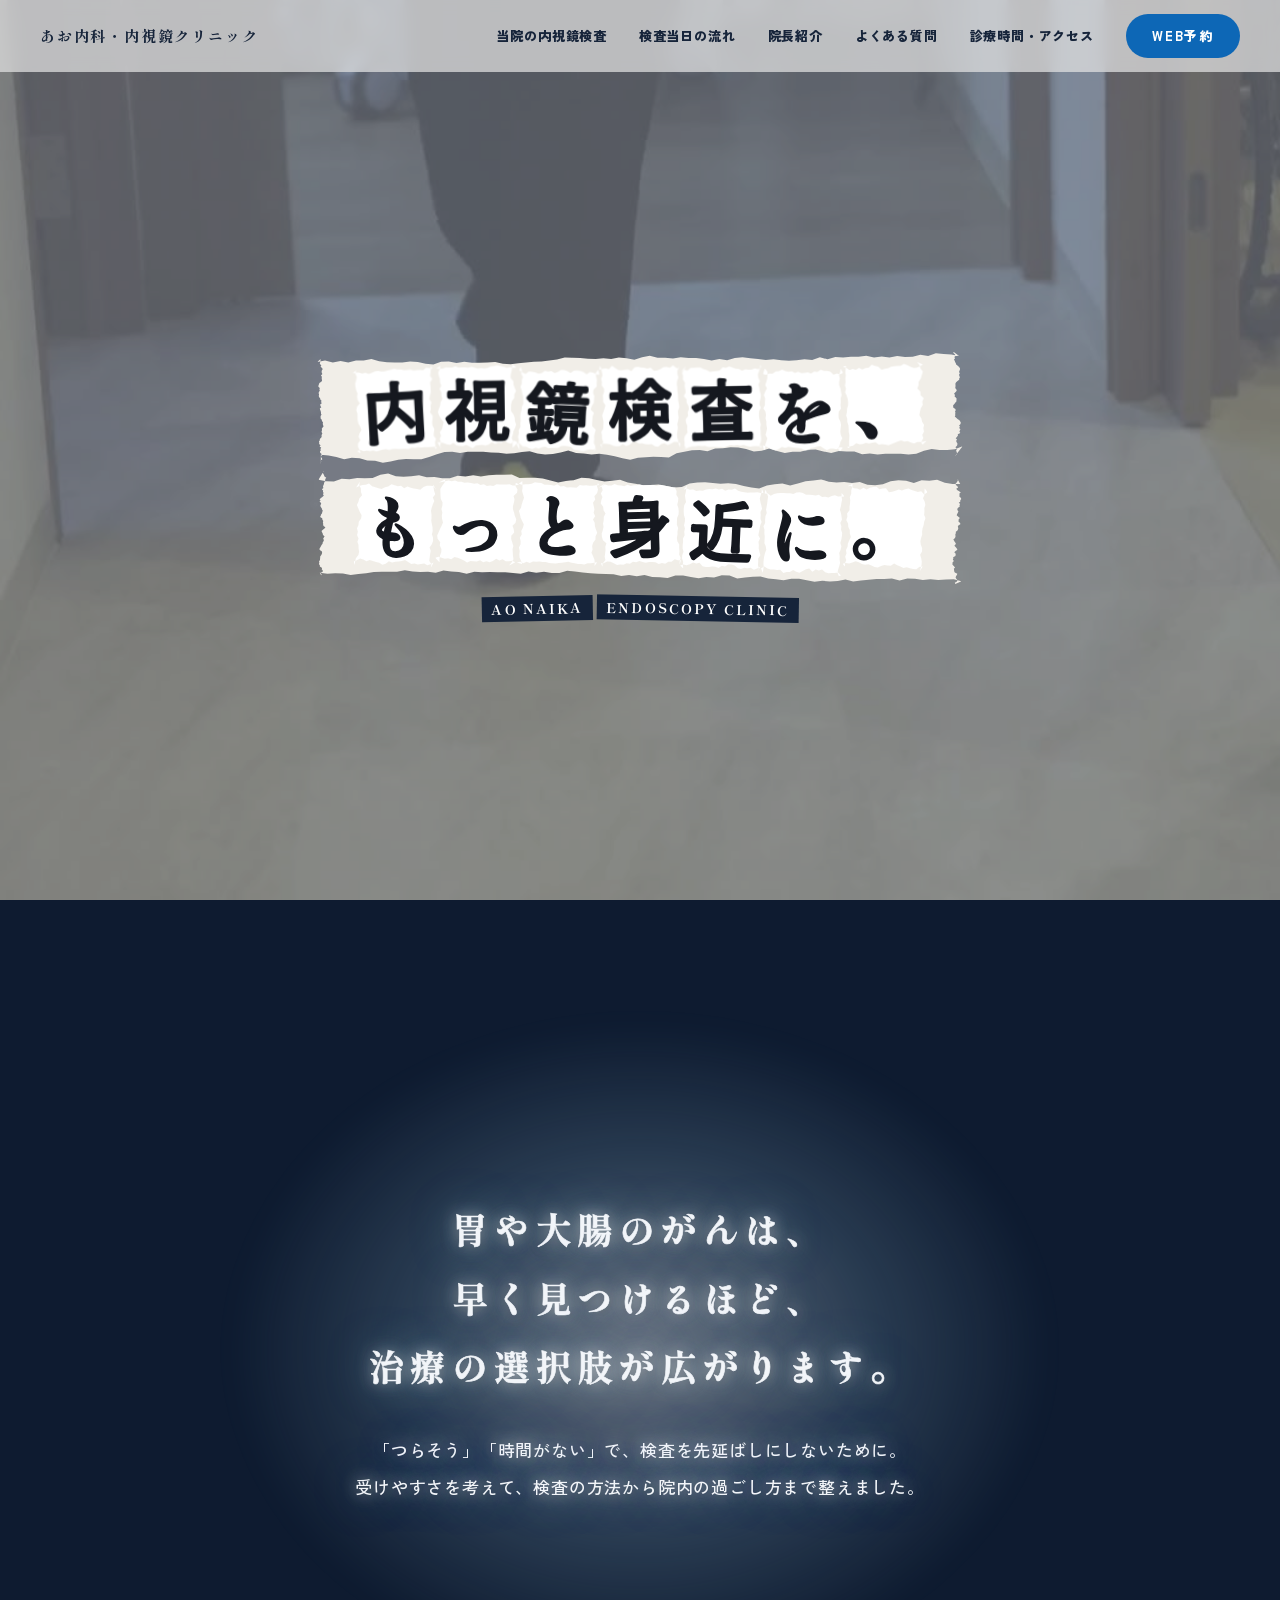
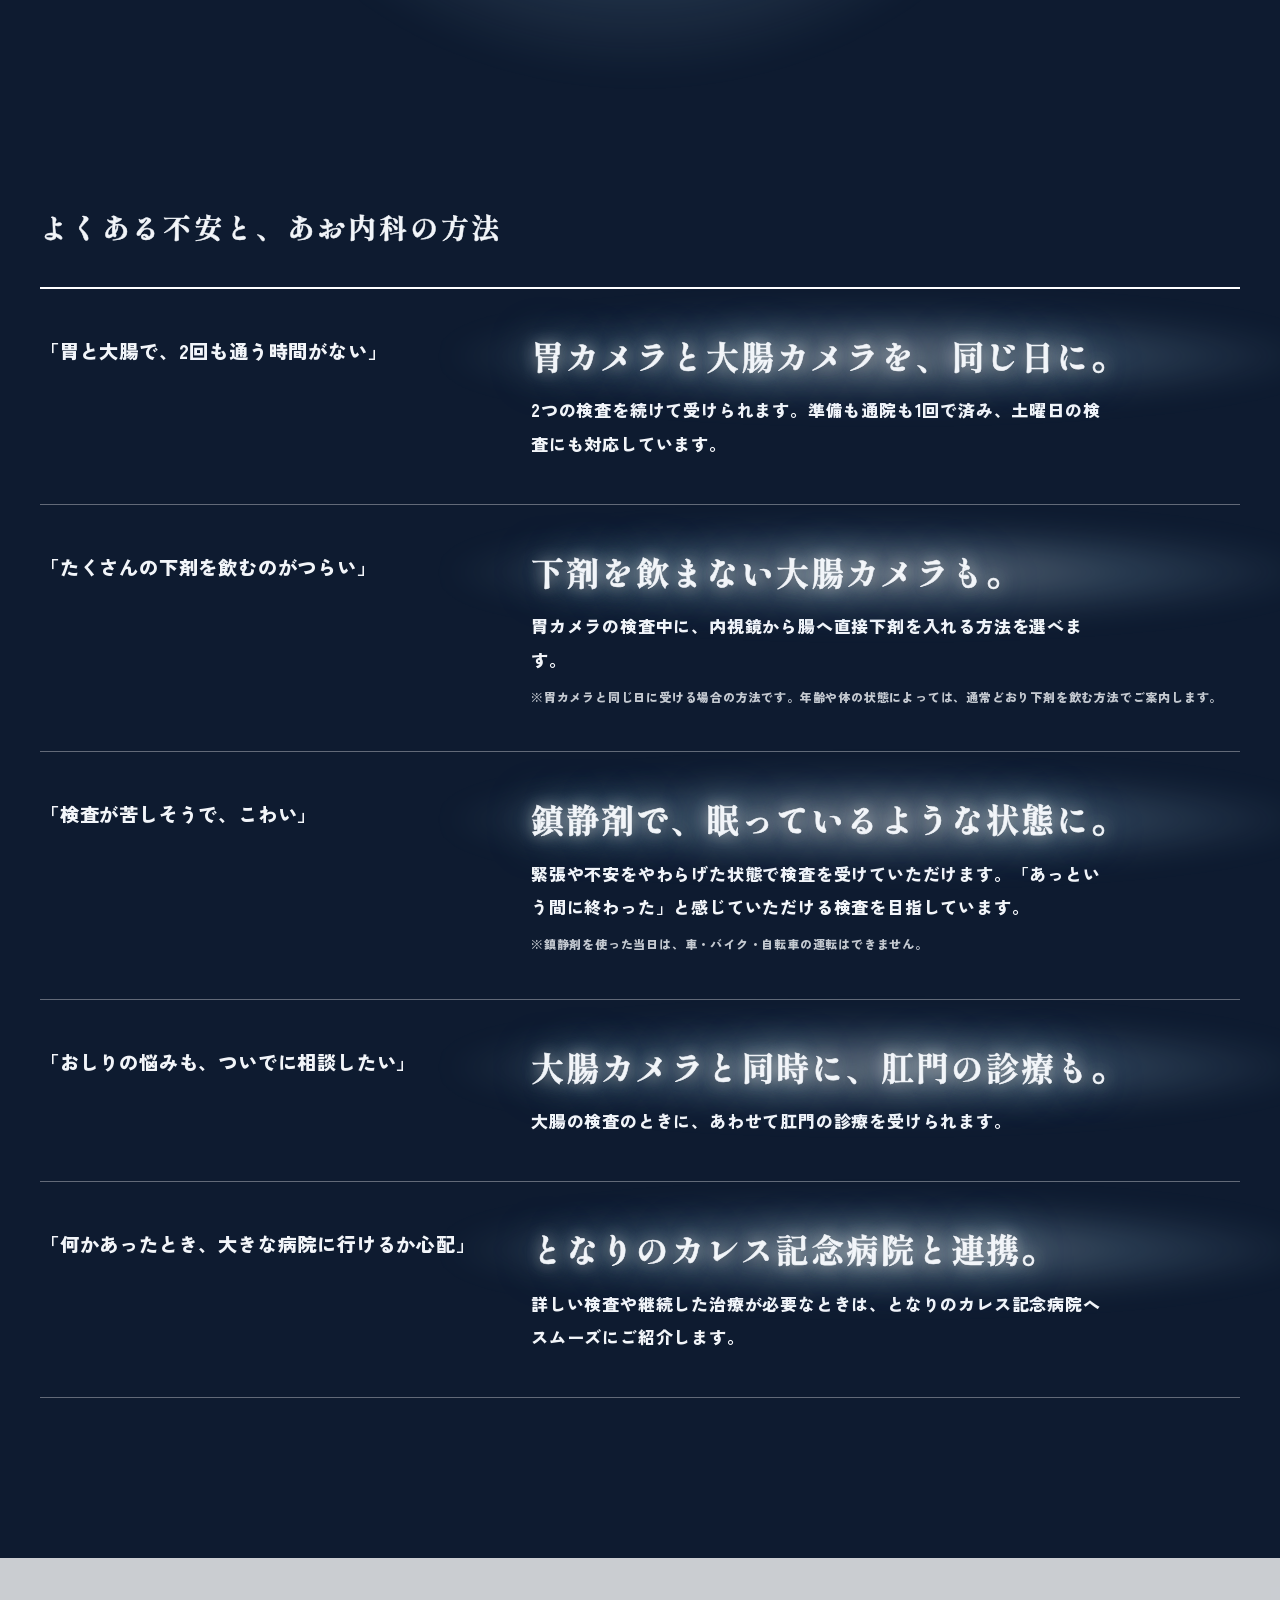
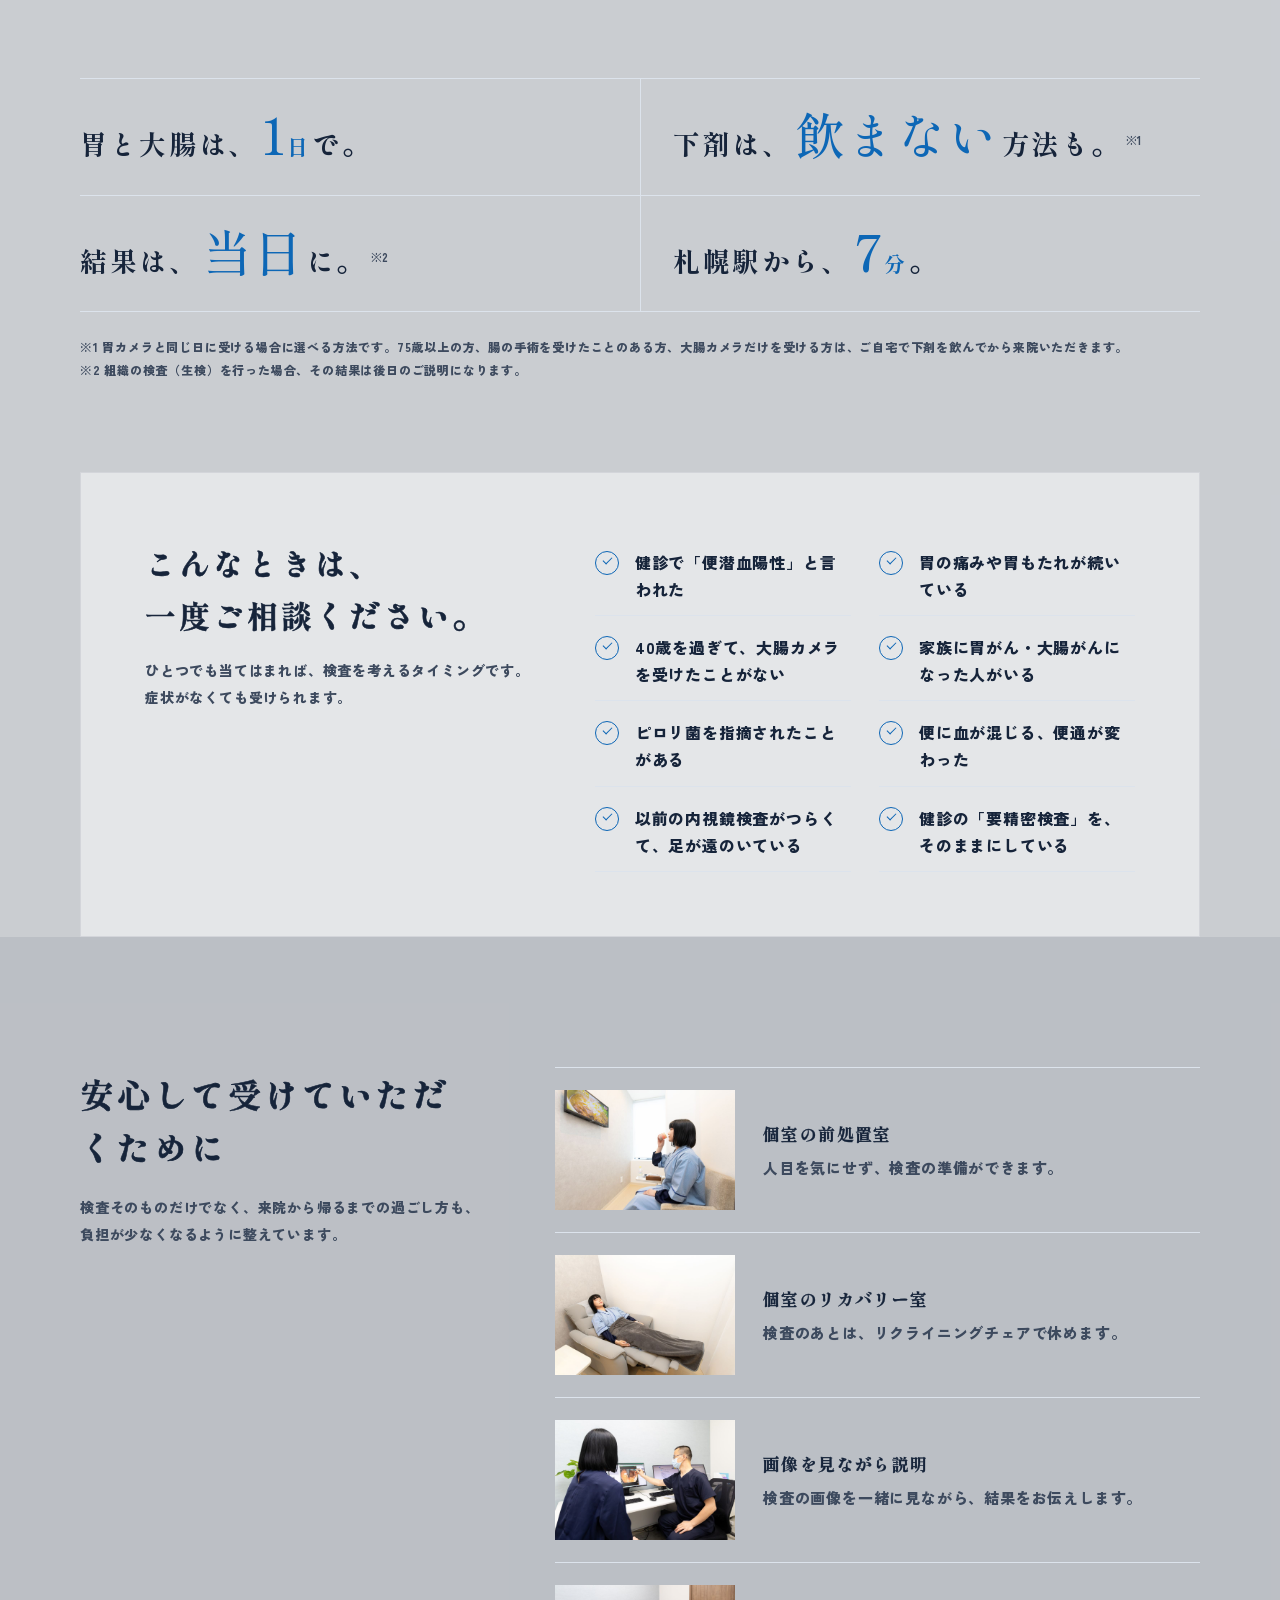
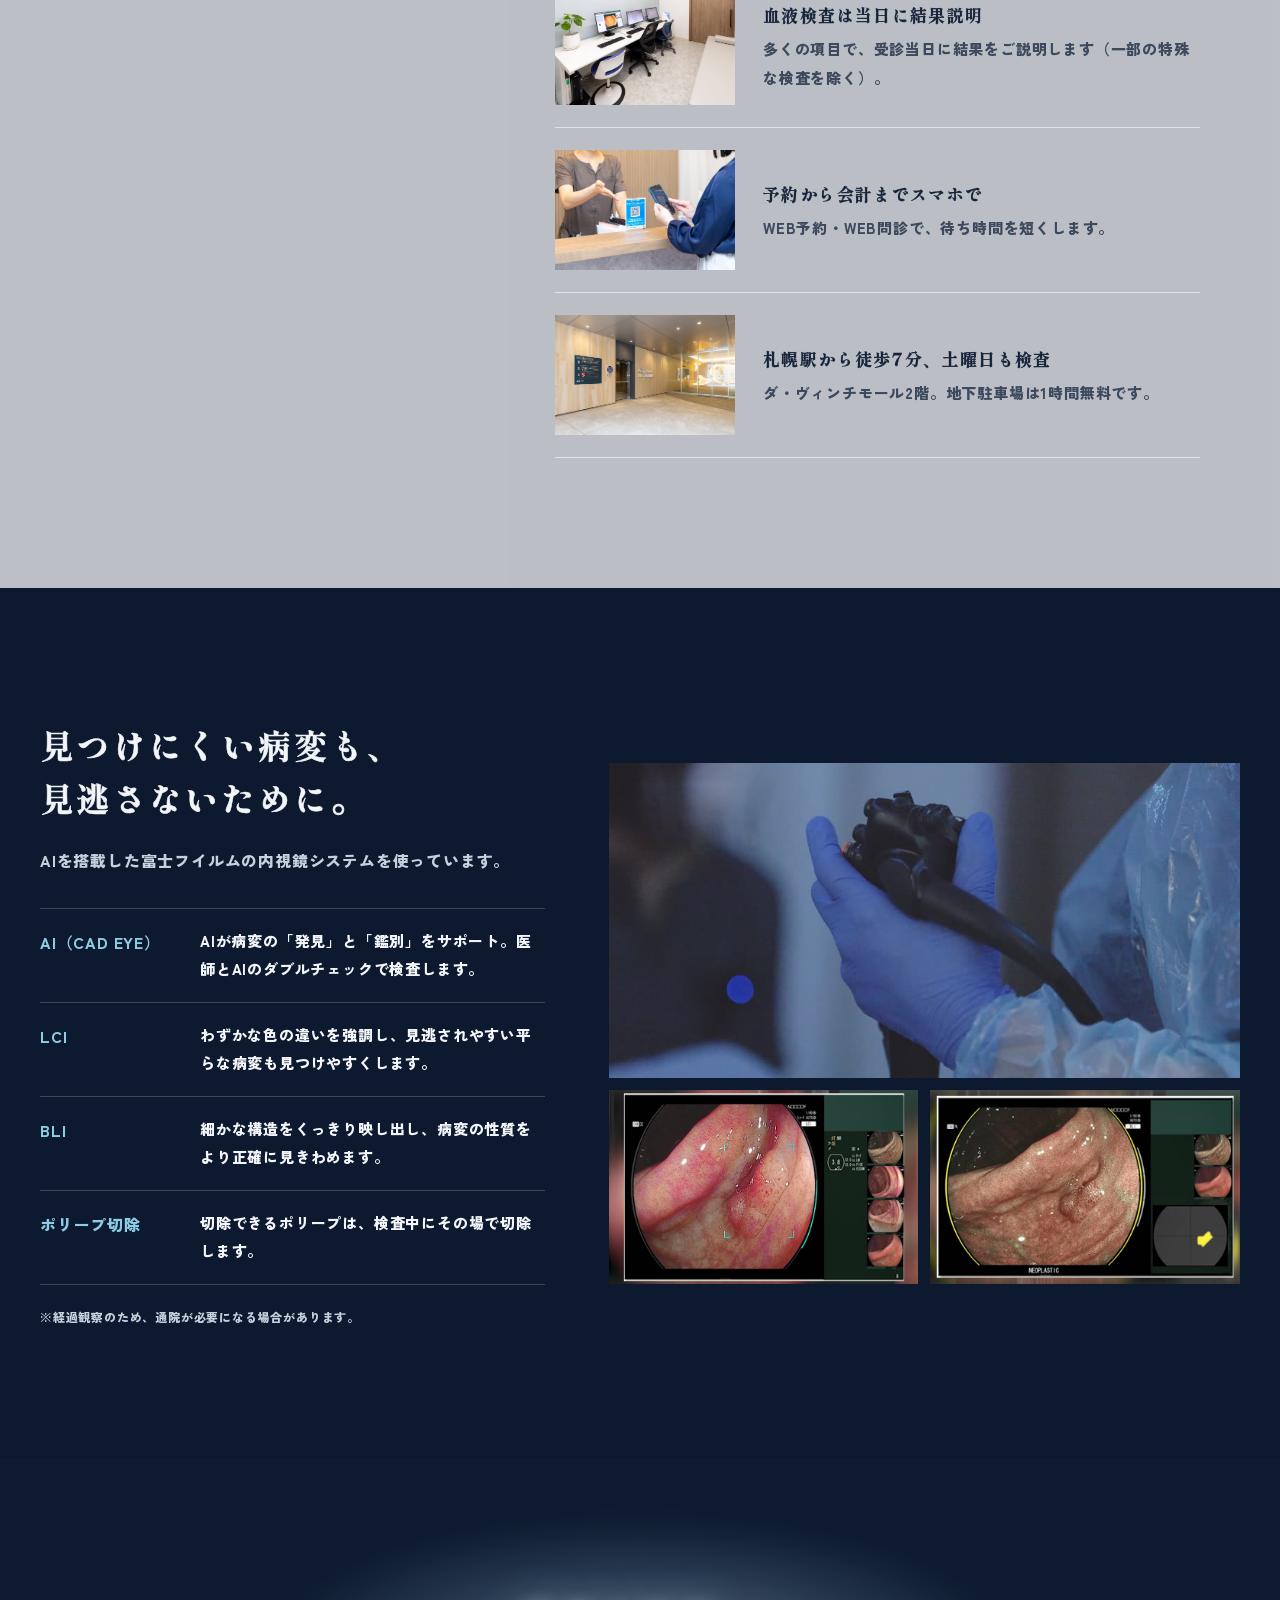
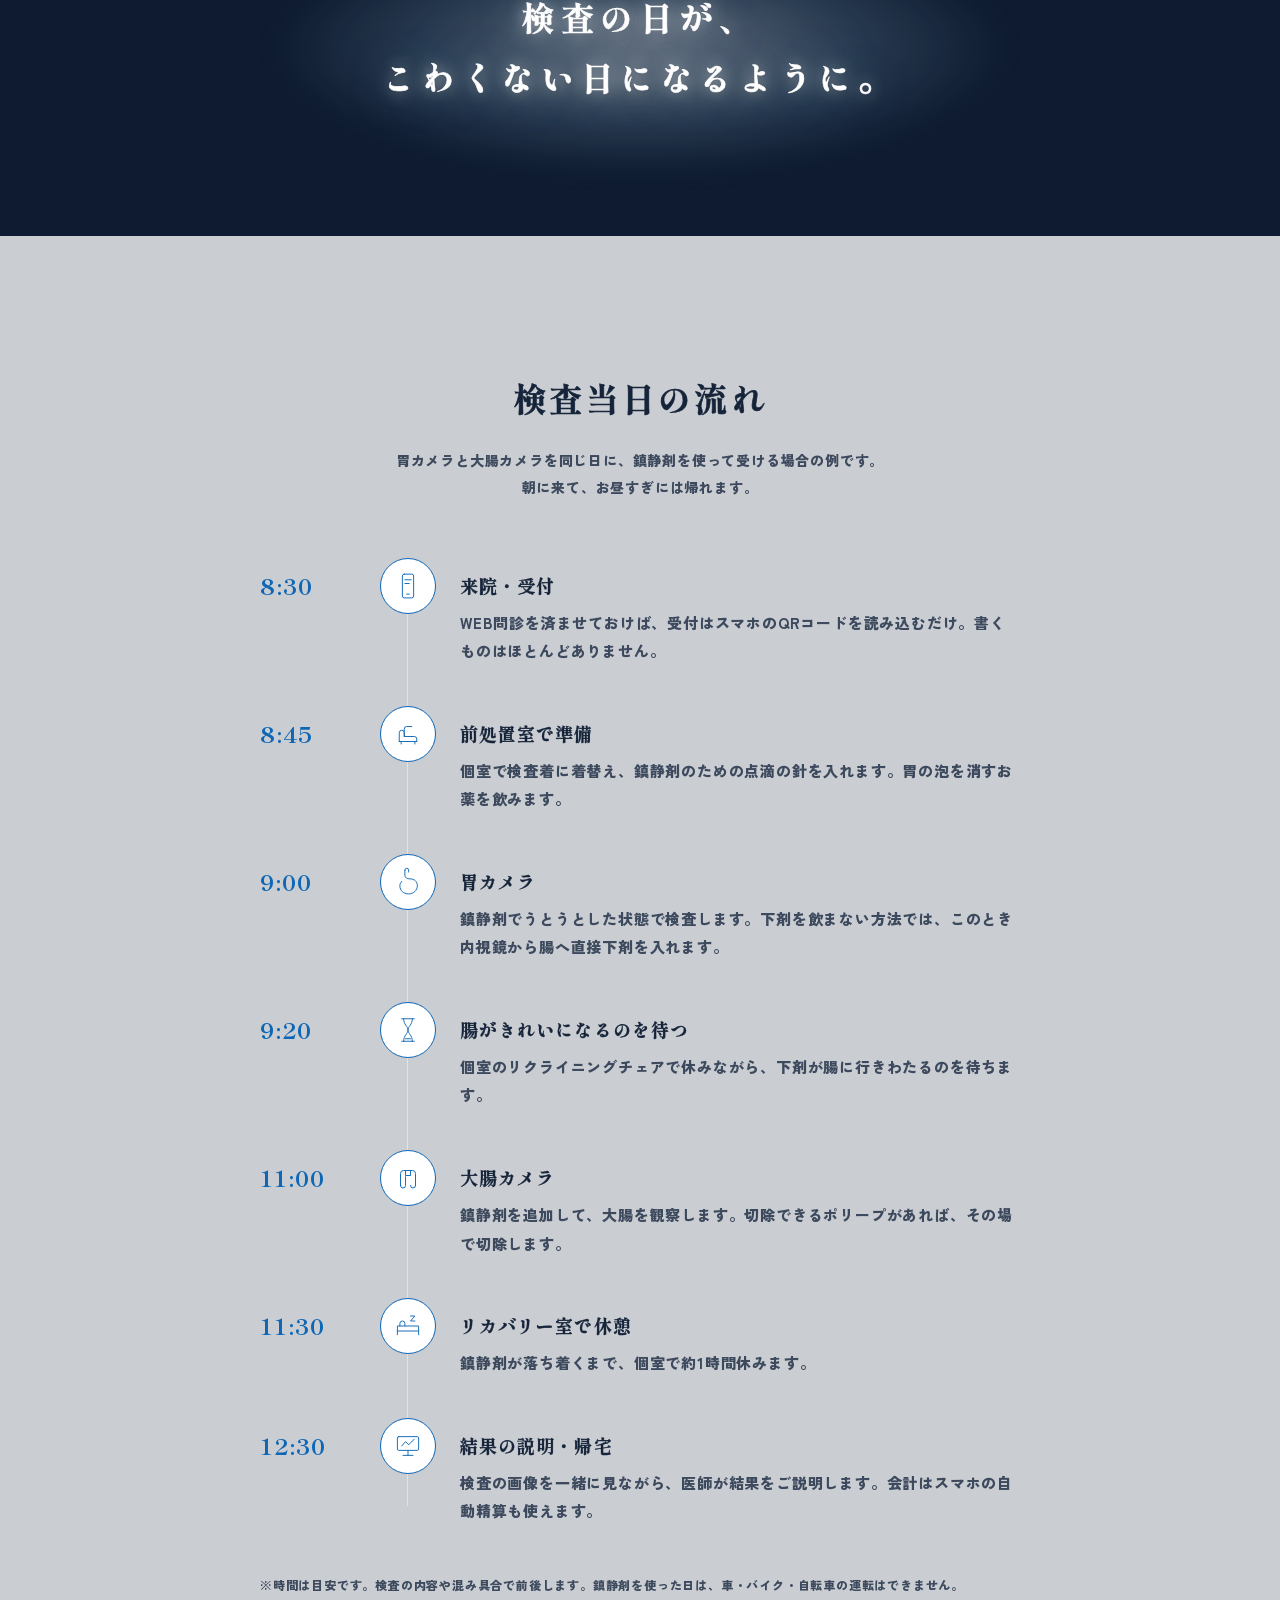
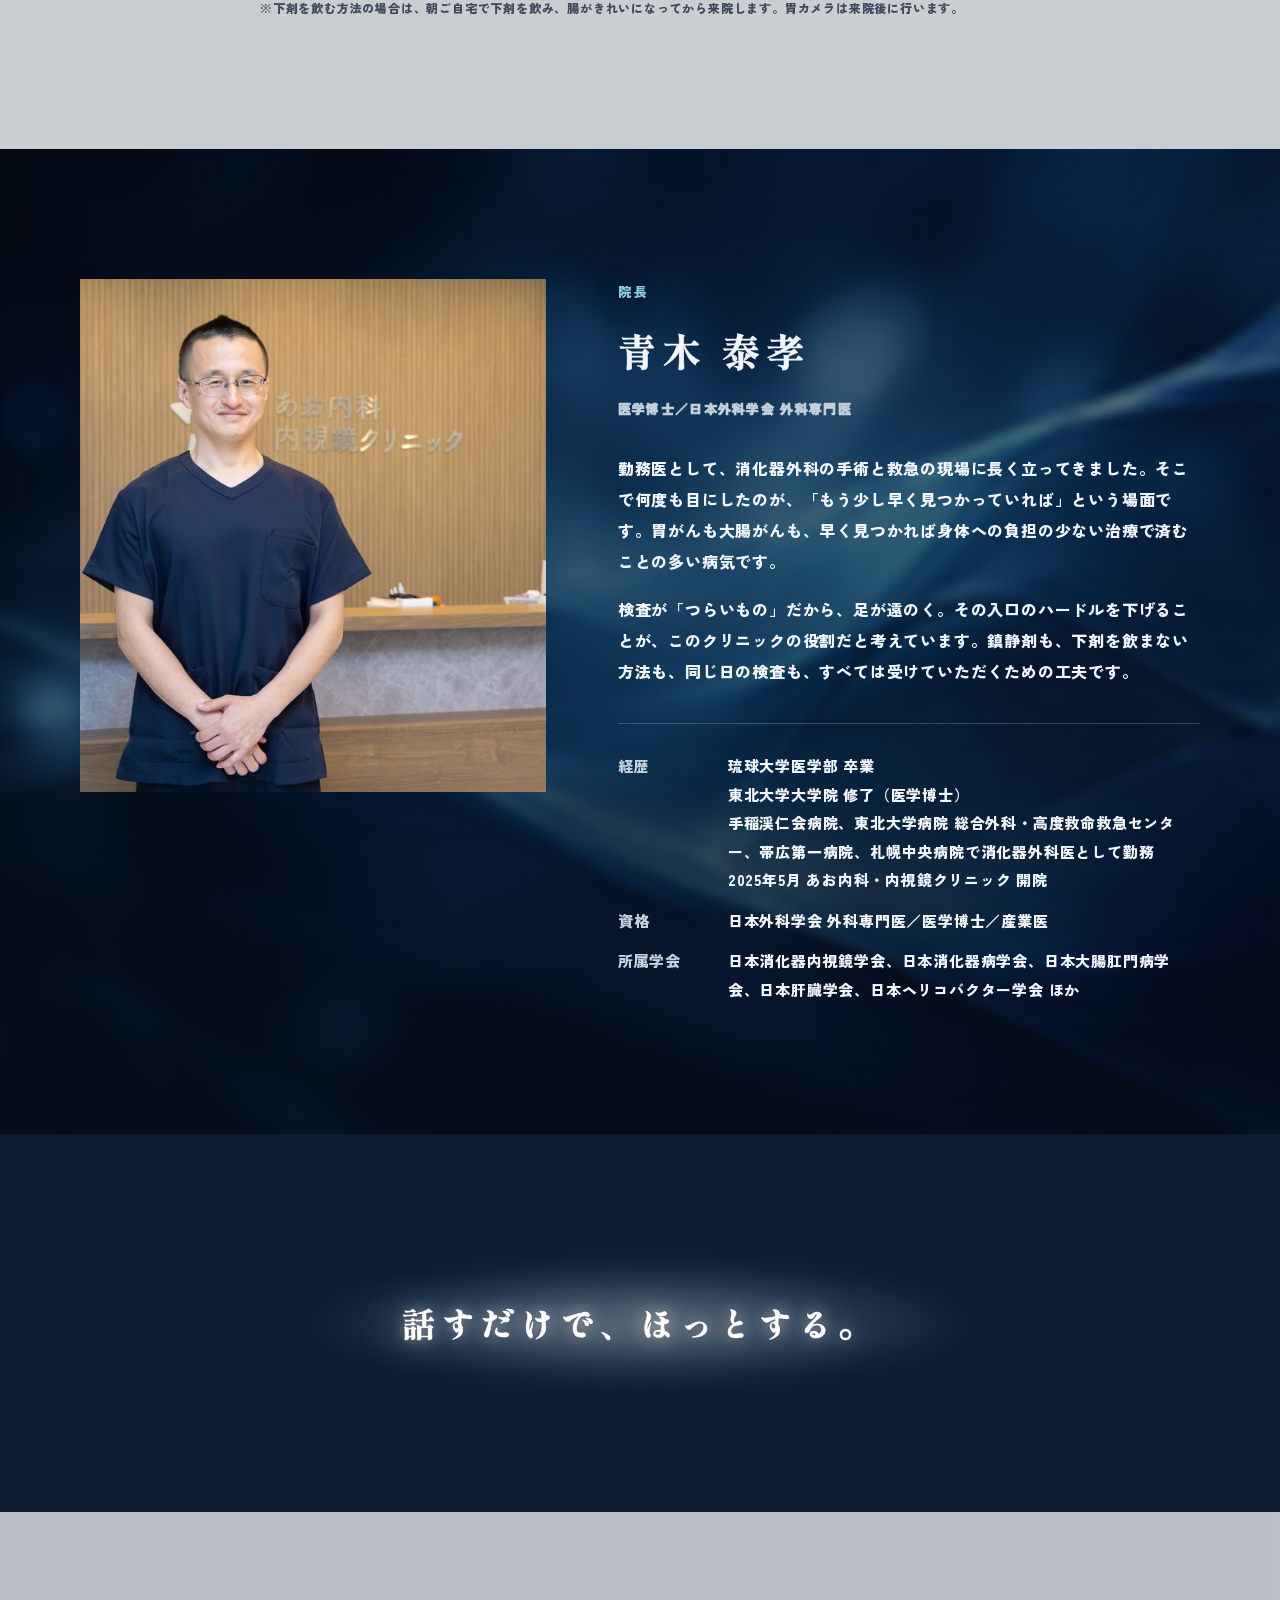
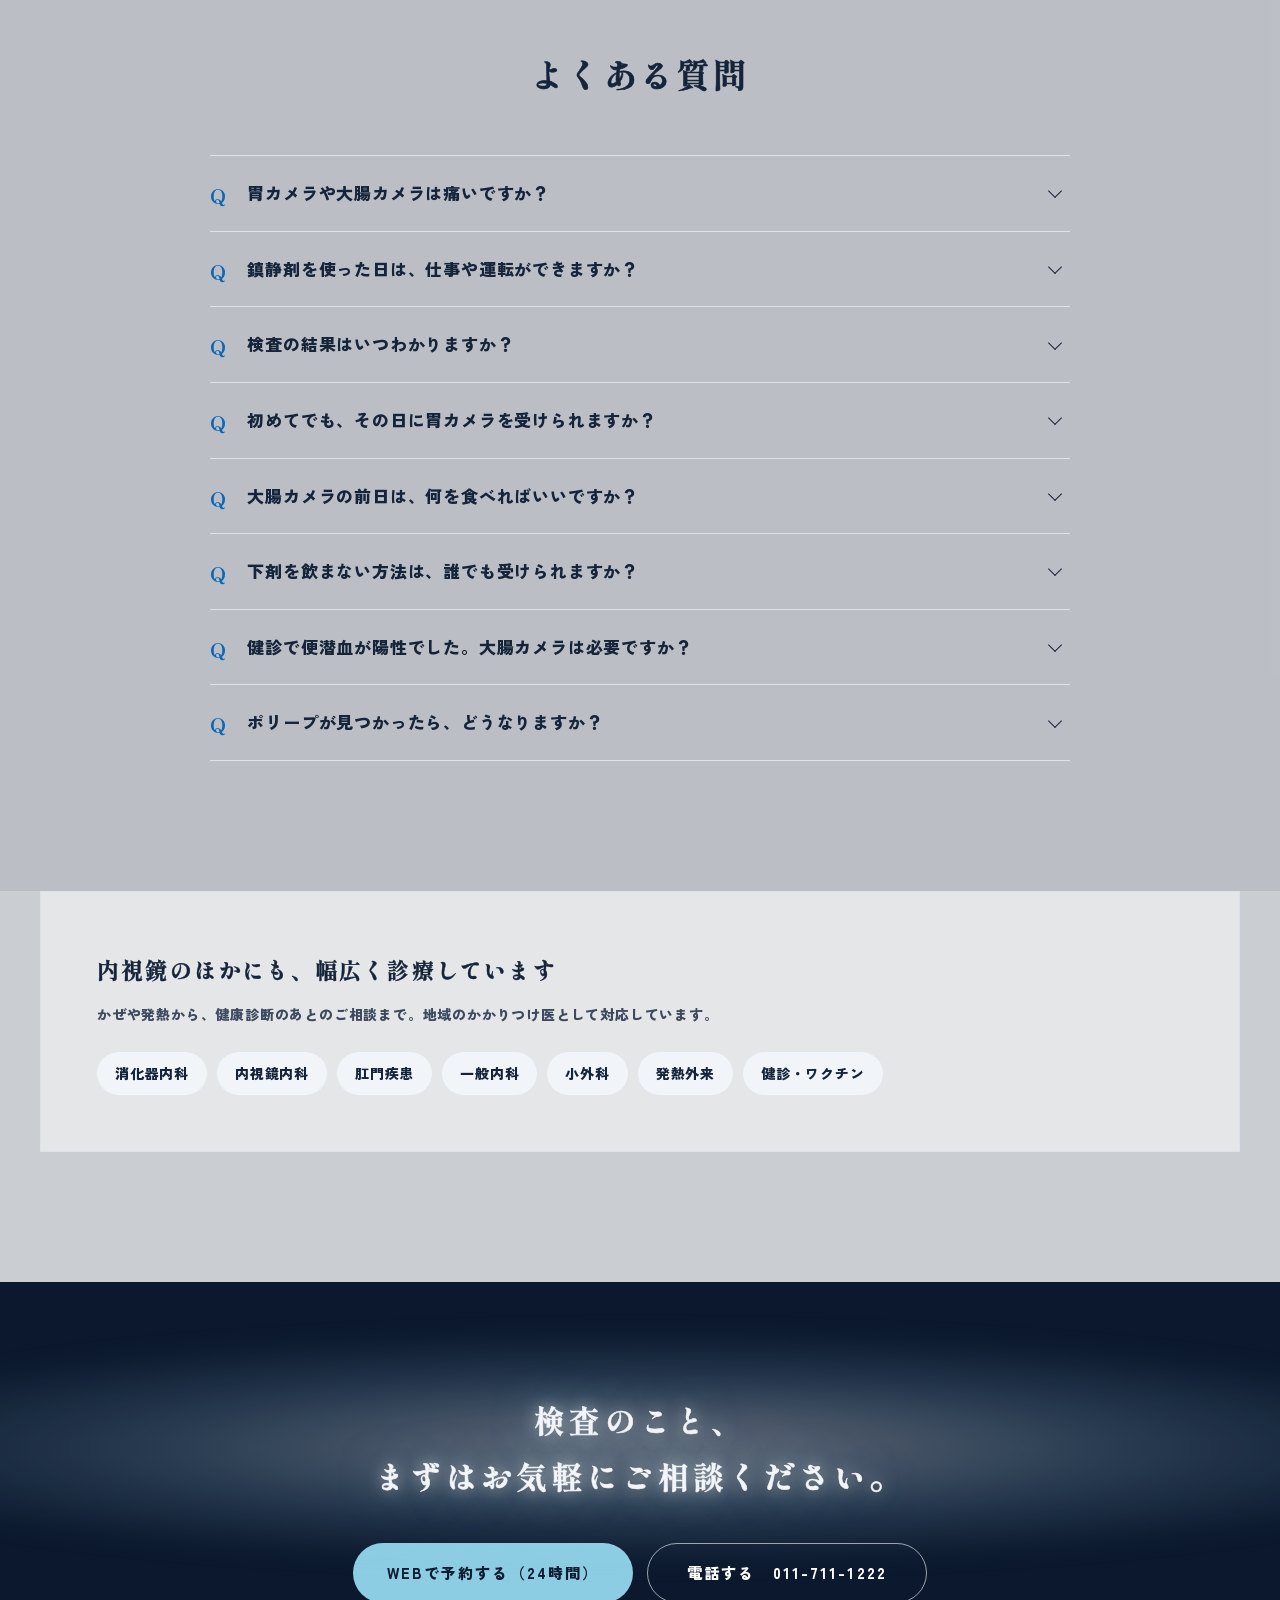
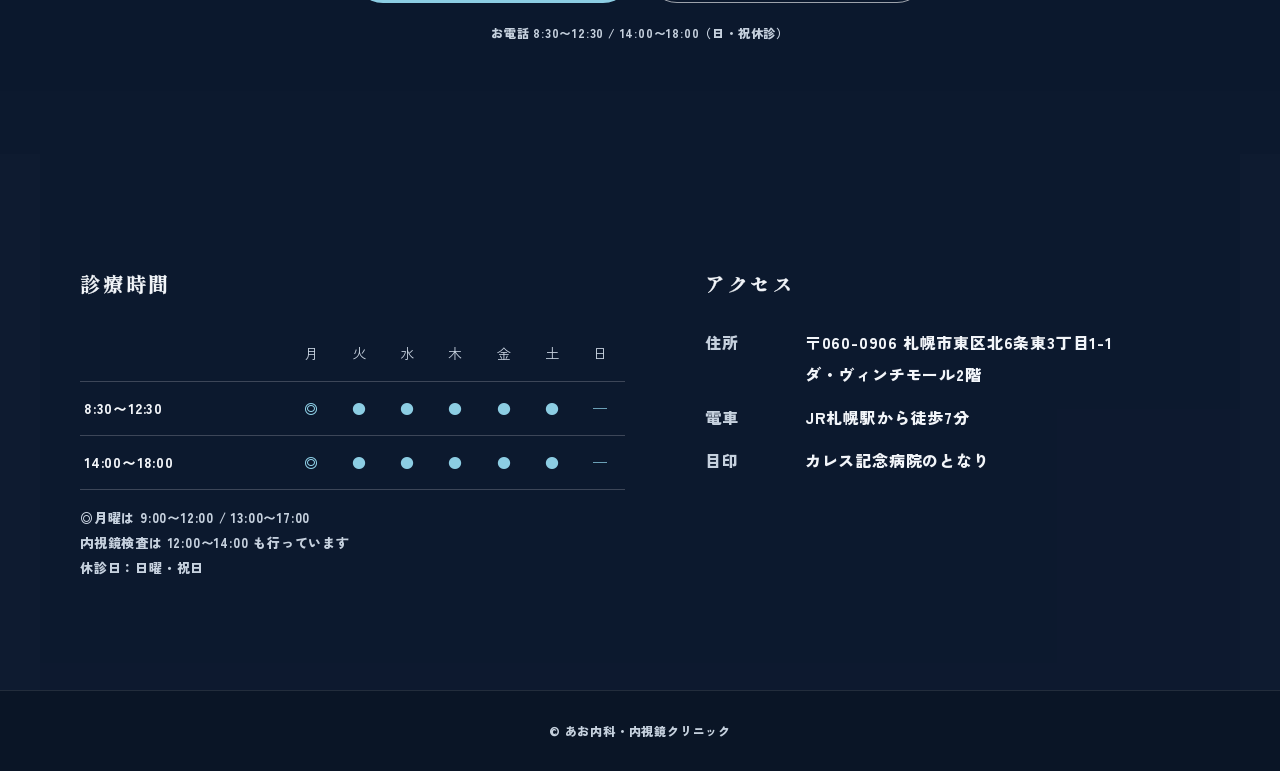
==== commit 83102b7e: "先生と共有する版：案Cのみ、切り替えなし Co-Authored-By: Claude Fable 5.1 <noreply@anthropic.com>" ====
--- a/index.html
+++ b/index.html
@@ -4,7 +4,7 @@
 <meta charset="utf-8">
 <meta name="viewport" content="width=device-width, initial-scale=1">
 <meta name="robots" content="noindex">
-<title>あお内科 内視鏡サイト案C</title>
+<title>あお内科・内視鏡クリニック 内視鏡サイト（デザイン案）</title>
 <link rel="preconnect" href="https://fonts.googleapis.com">
 <link rel="preconnect" href="https://fonts.gstatic.com" crossorigin>
 <link href="https://fonts.googleapis.com/css2?family=Shippori+Mincho:wght@500;600;700;800&family=Shippori+Antique+B1&family=Zen+Kaku+Gothic+New:wght@400;500;700;900&family=Zen+Maru+Gothic:wght@400;500;700&display=swap" rel="stylesheet">
@@ -599,7 +599,6 @@
 </main>
 <footer class="ft">© あお内科・内視鏡クリニック</footer>
 
-<nav class="switcher" aria-label="デザイン案の切り替え"><a href="a.html">A</a><a href="b.html">B</a><a href="c.html" aria-current="page">C</a><a href="fonts.html">字</a></nav>
 <script src="assets/common.js?v=3"></script>
 <script>
 (function () {
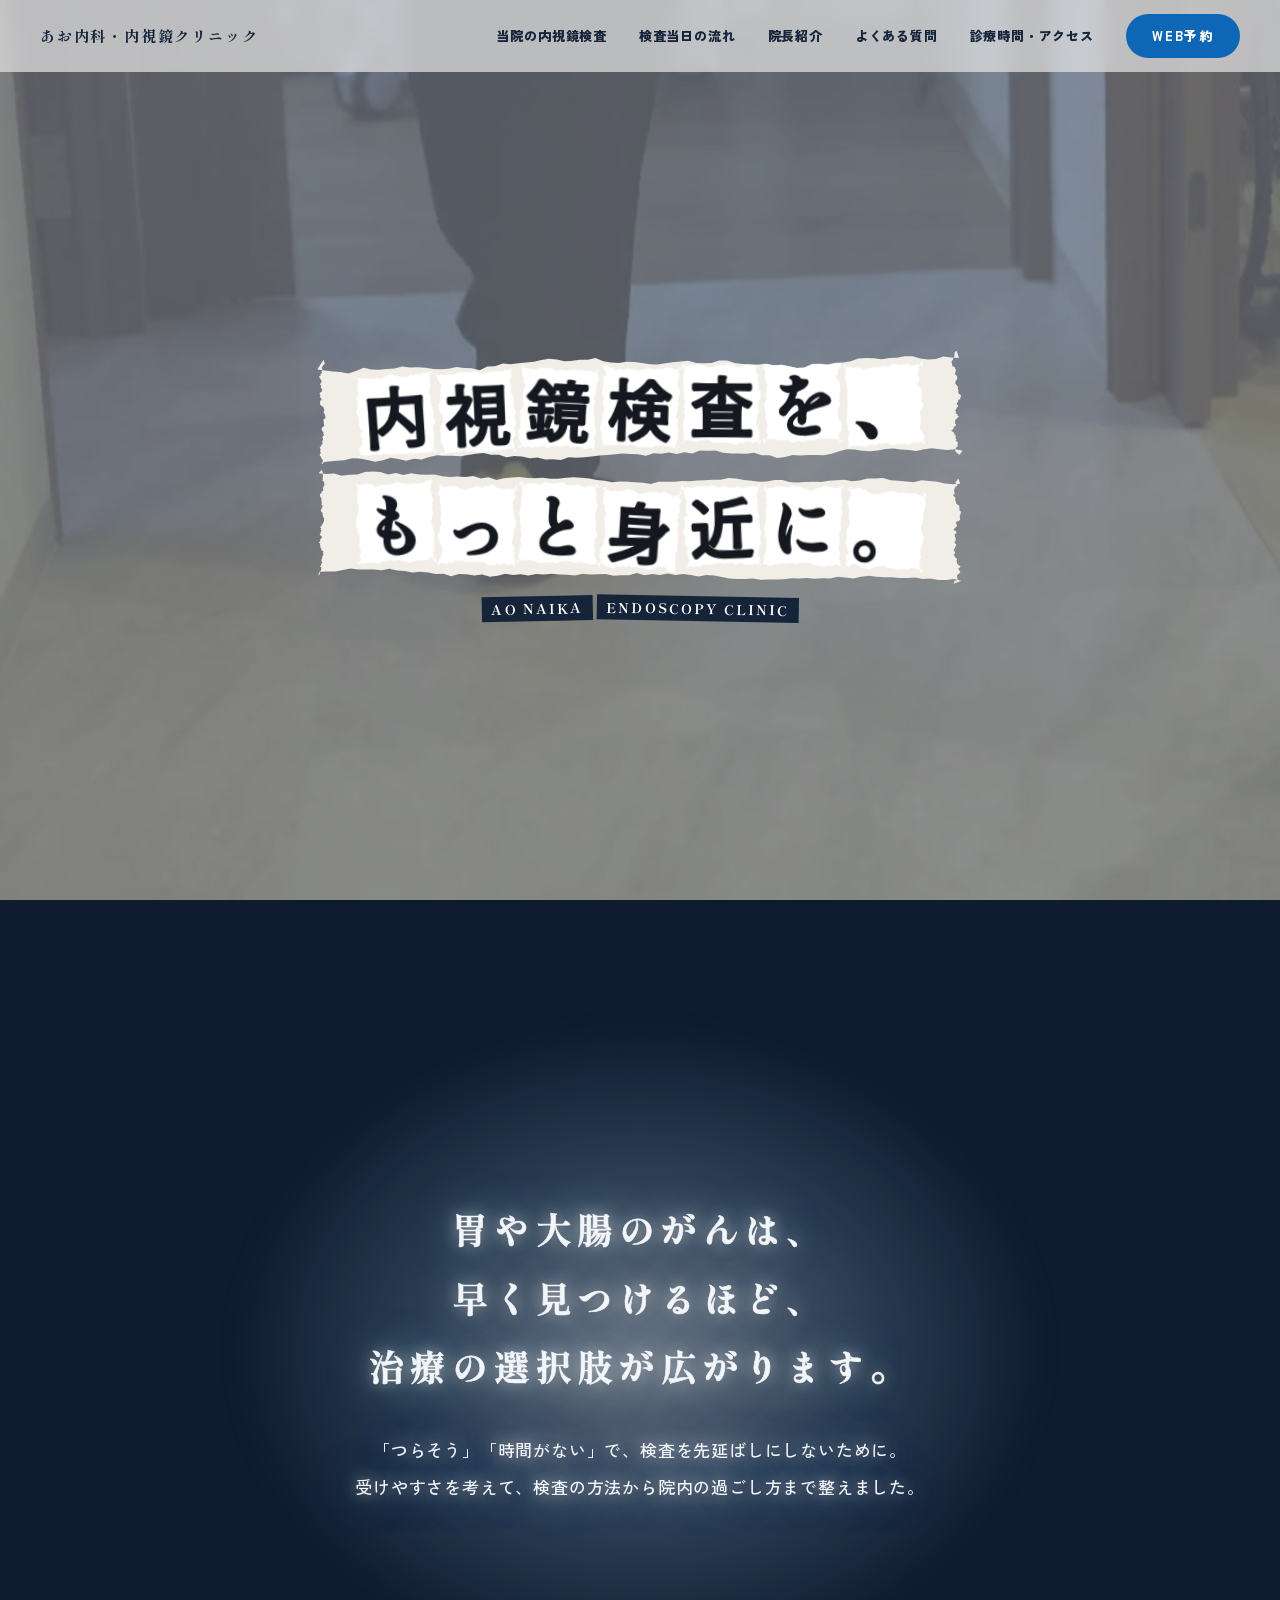
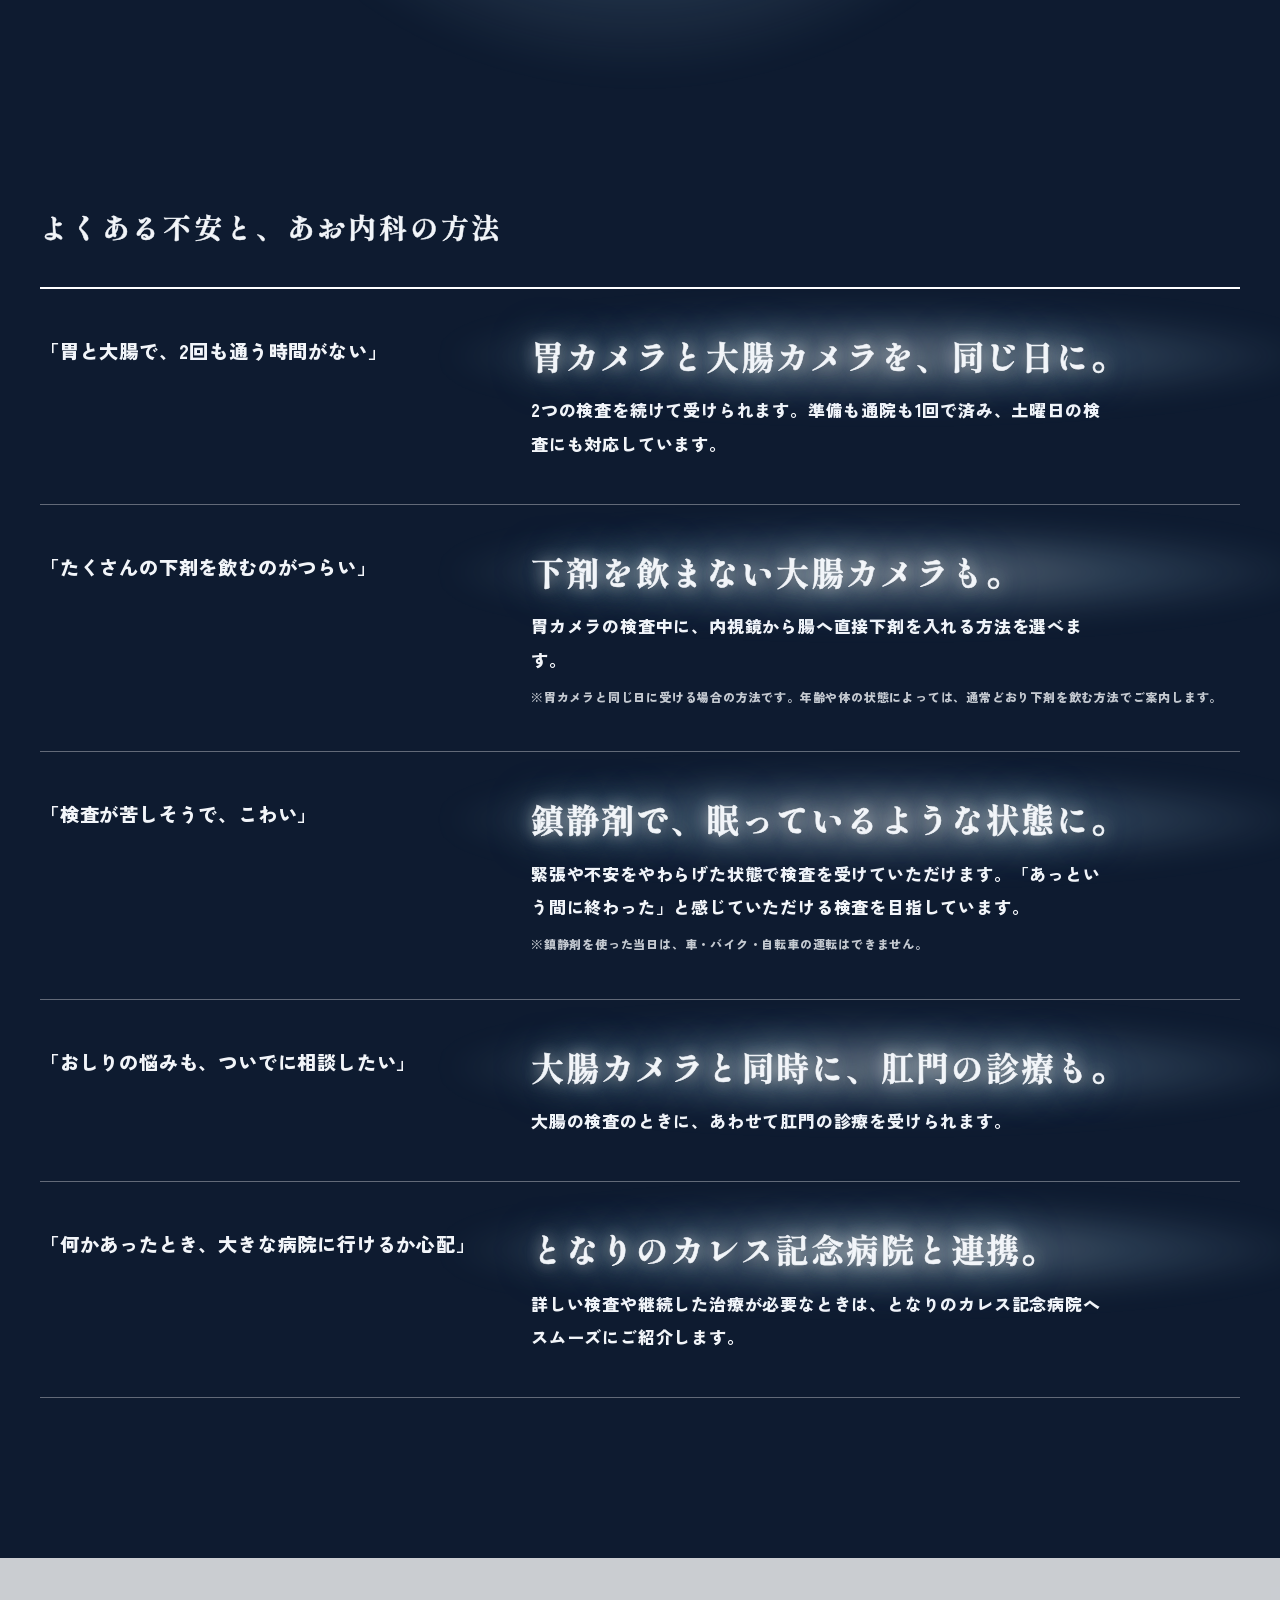
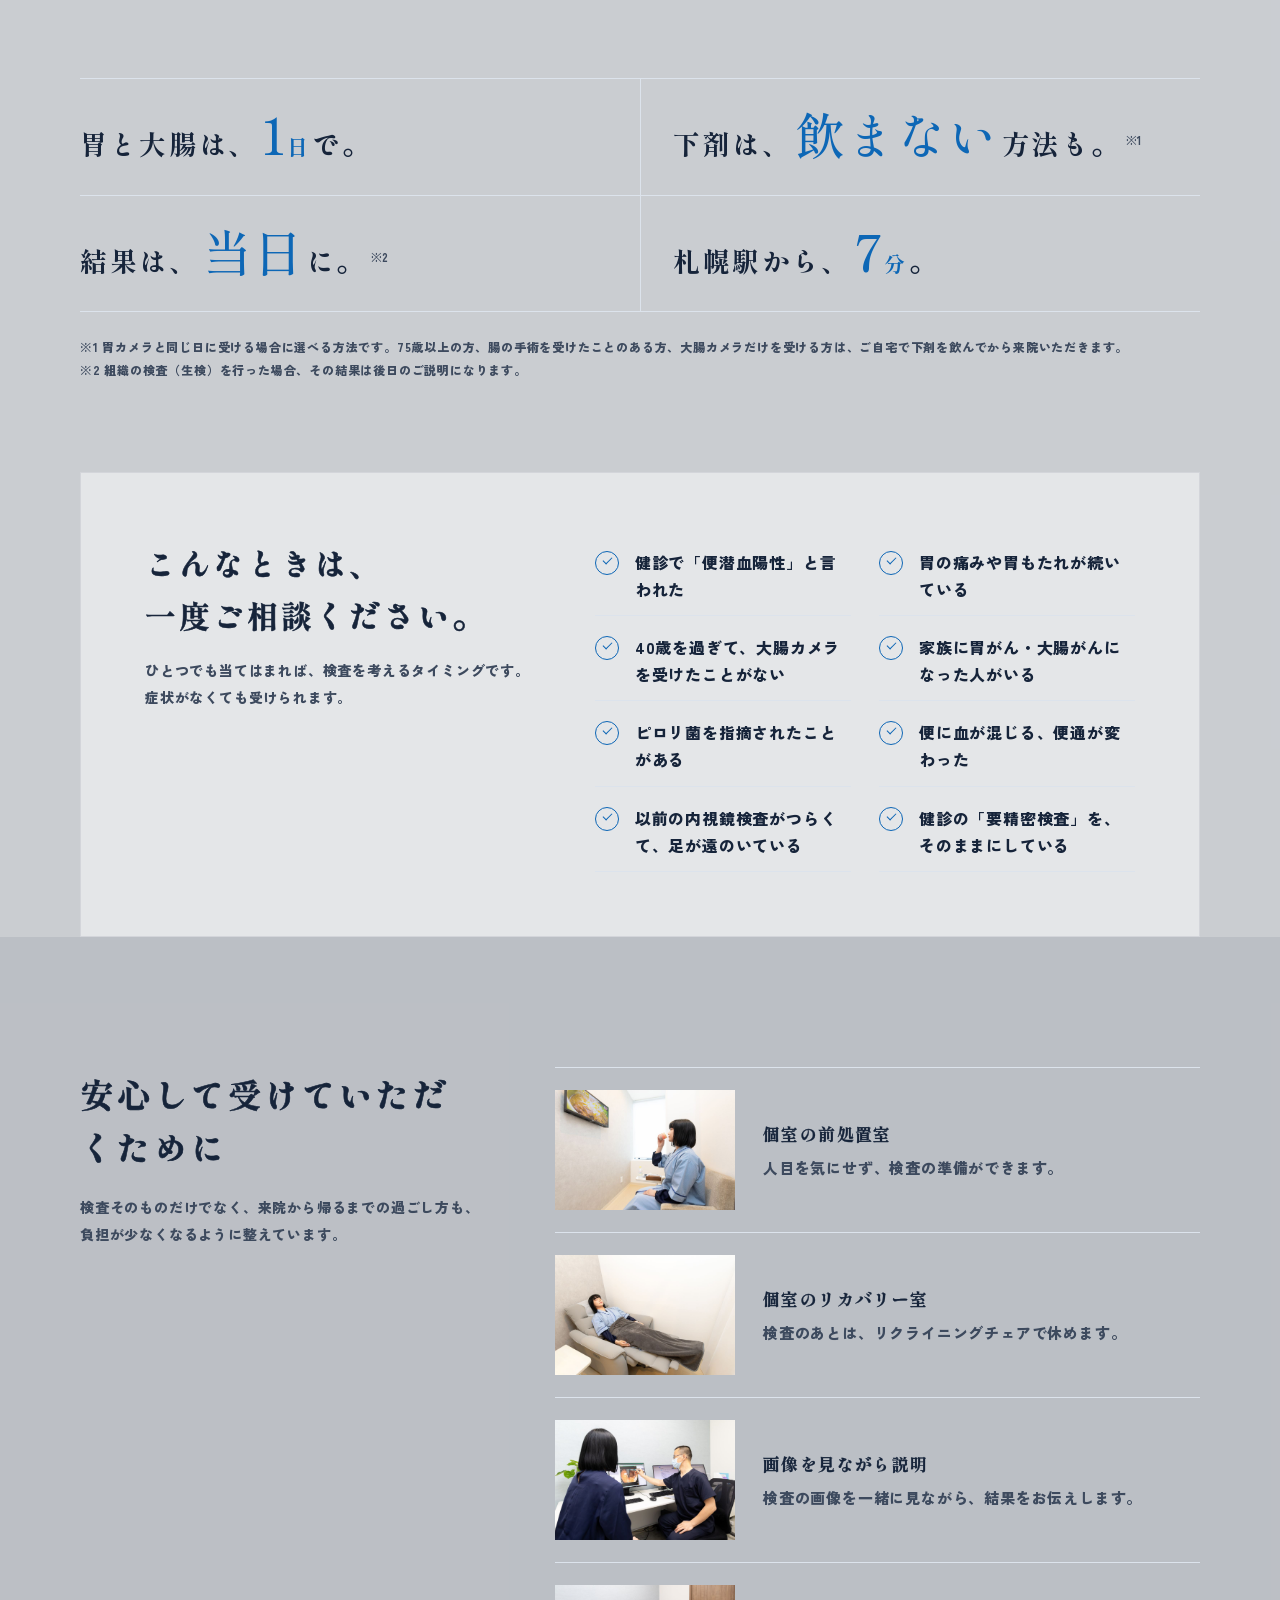
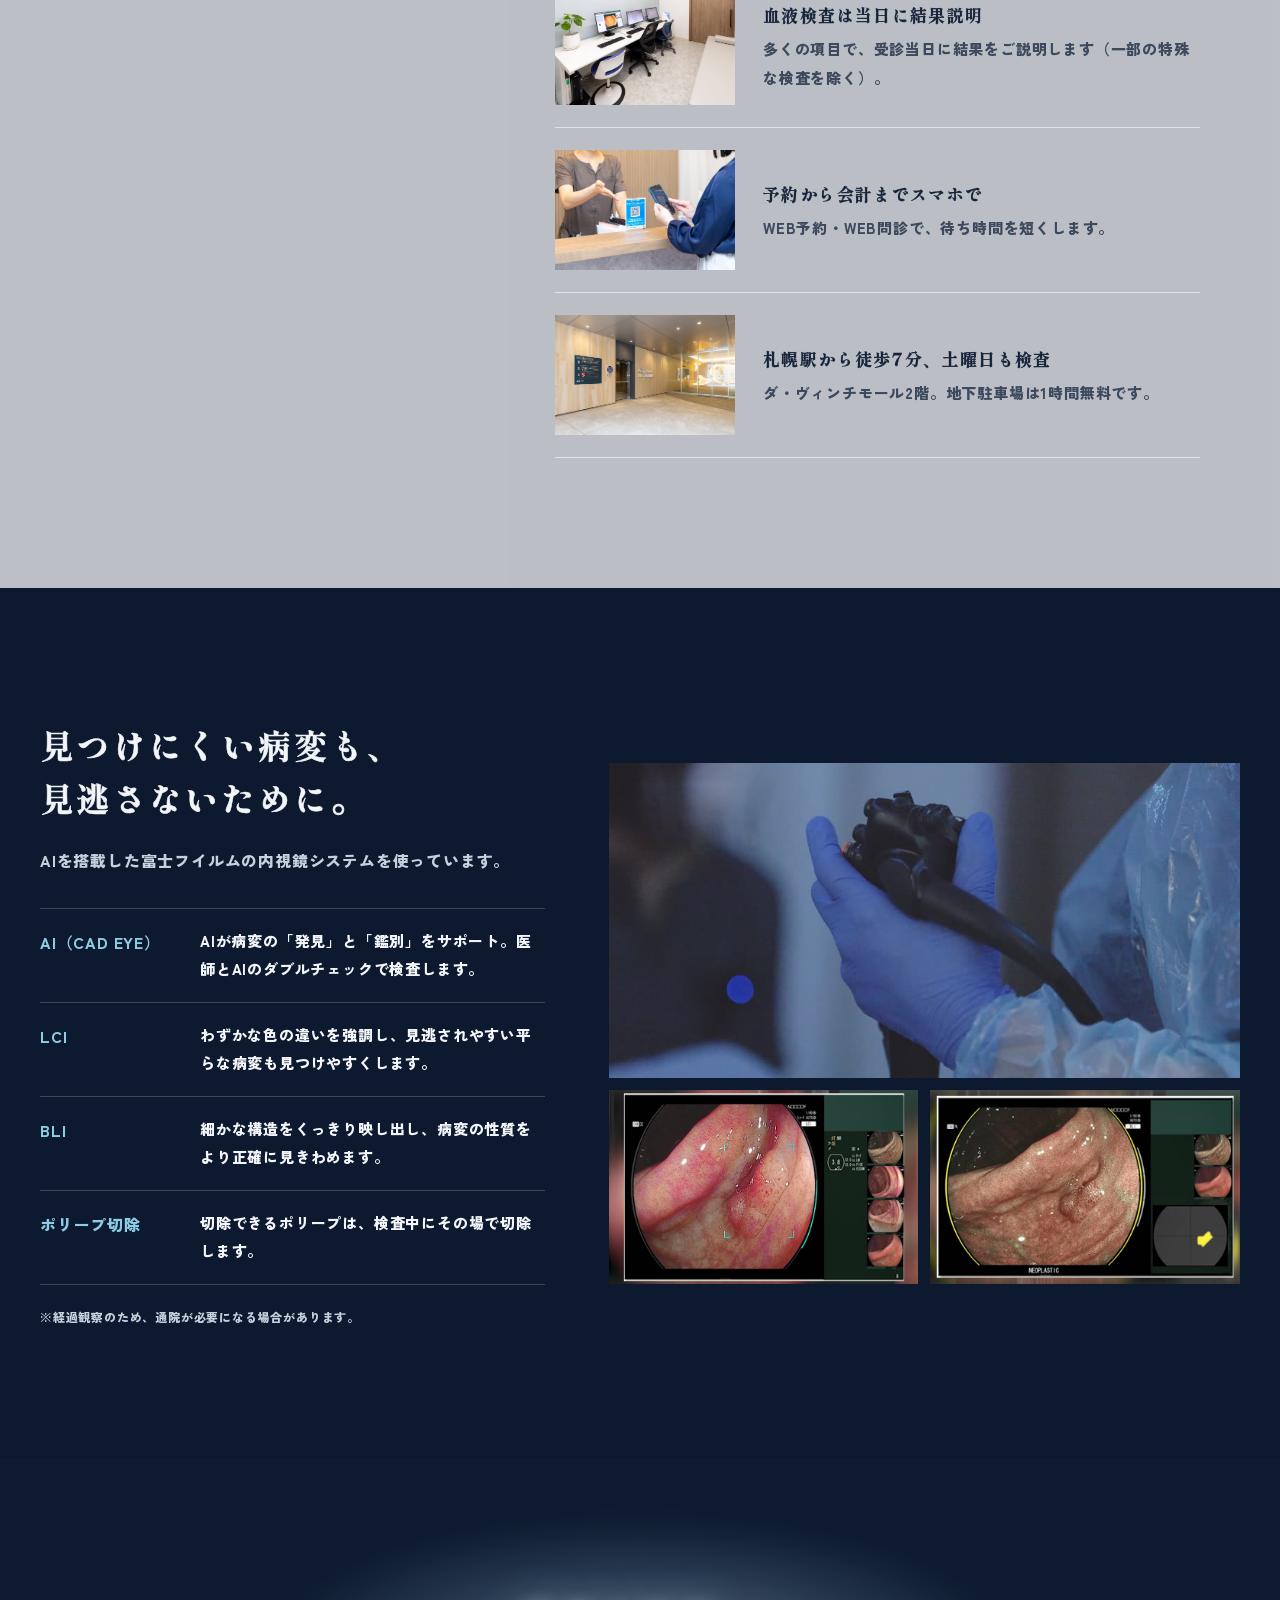
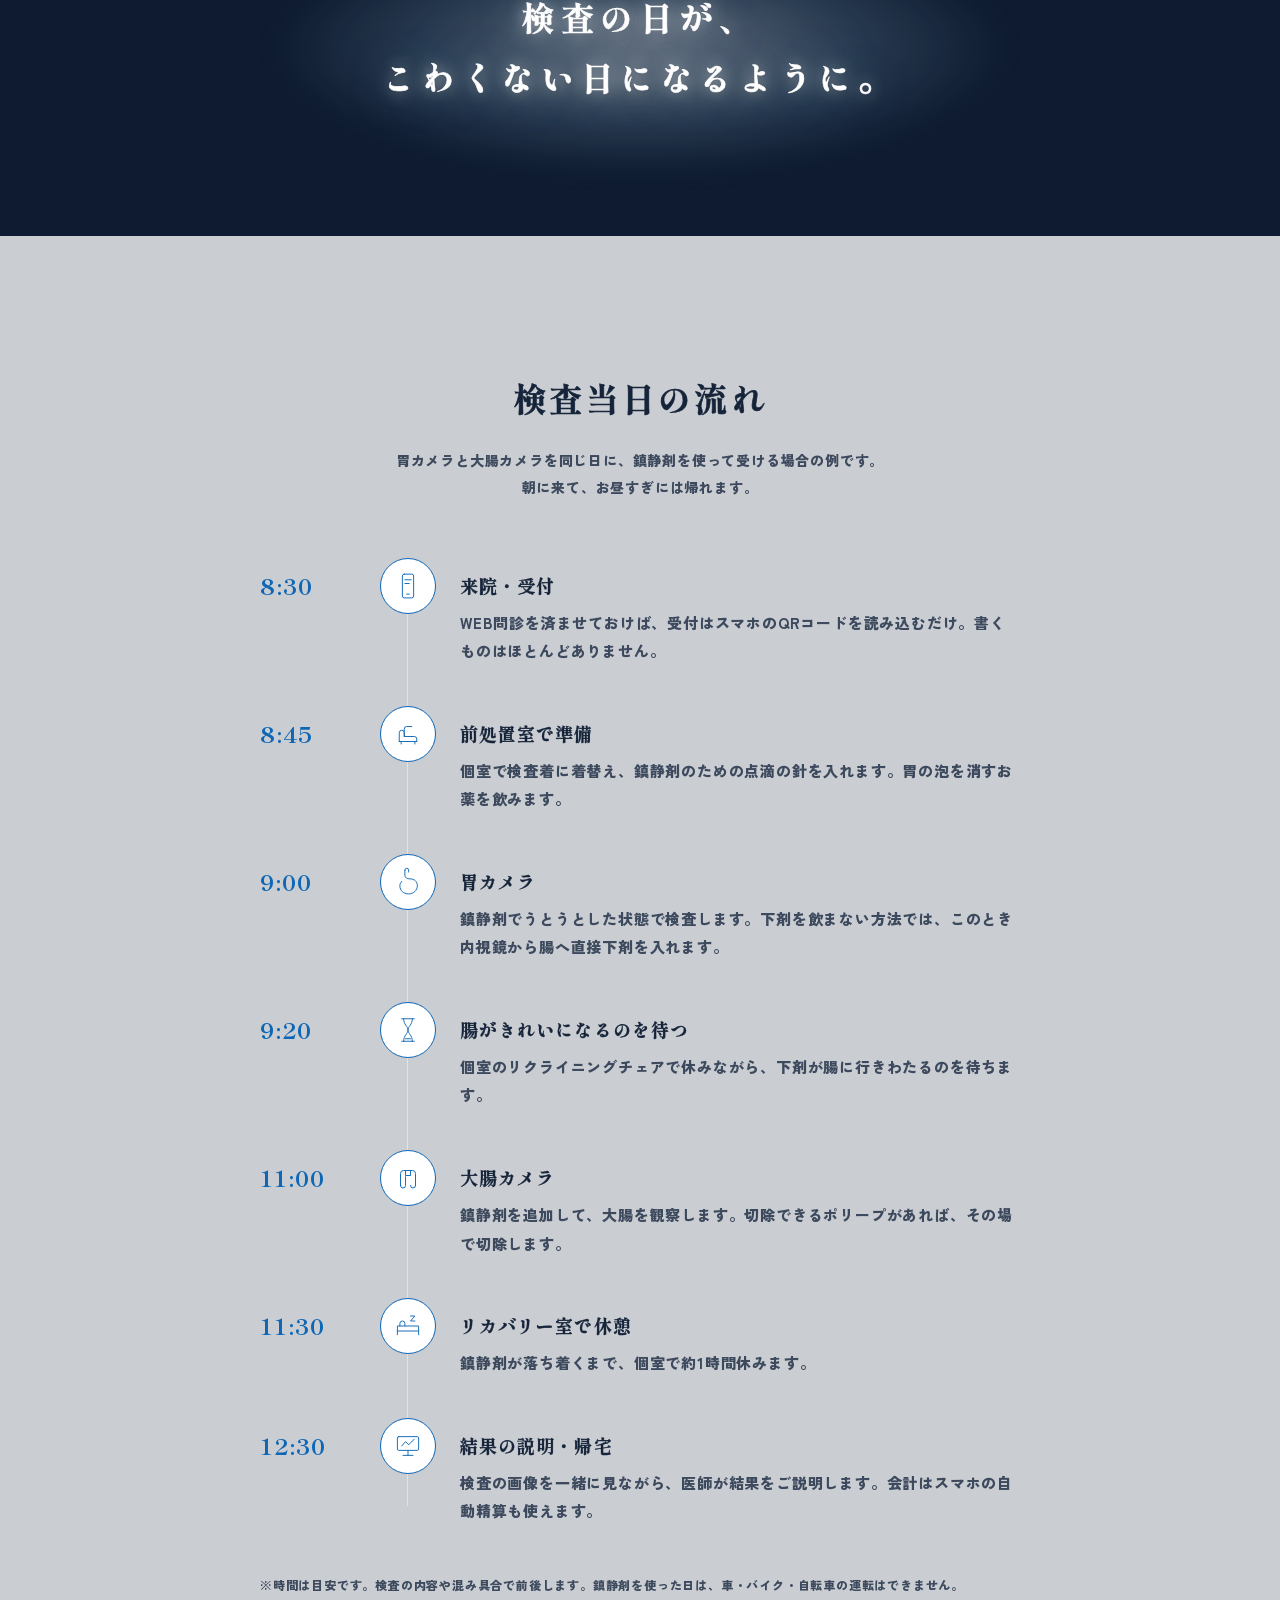
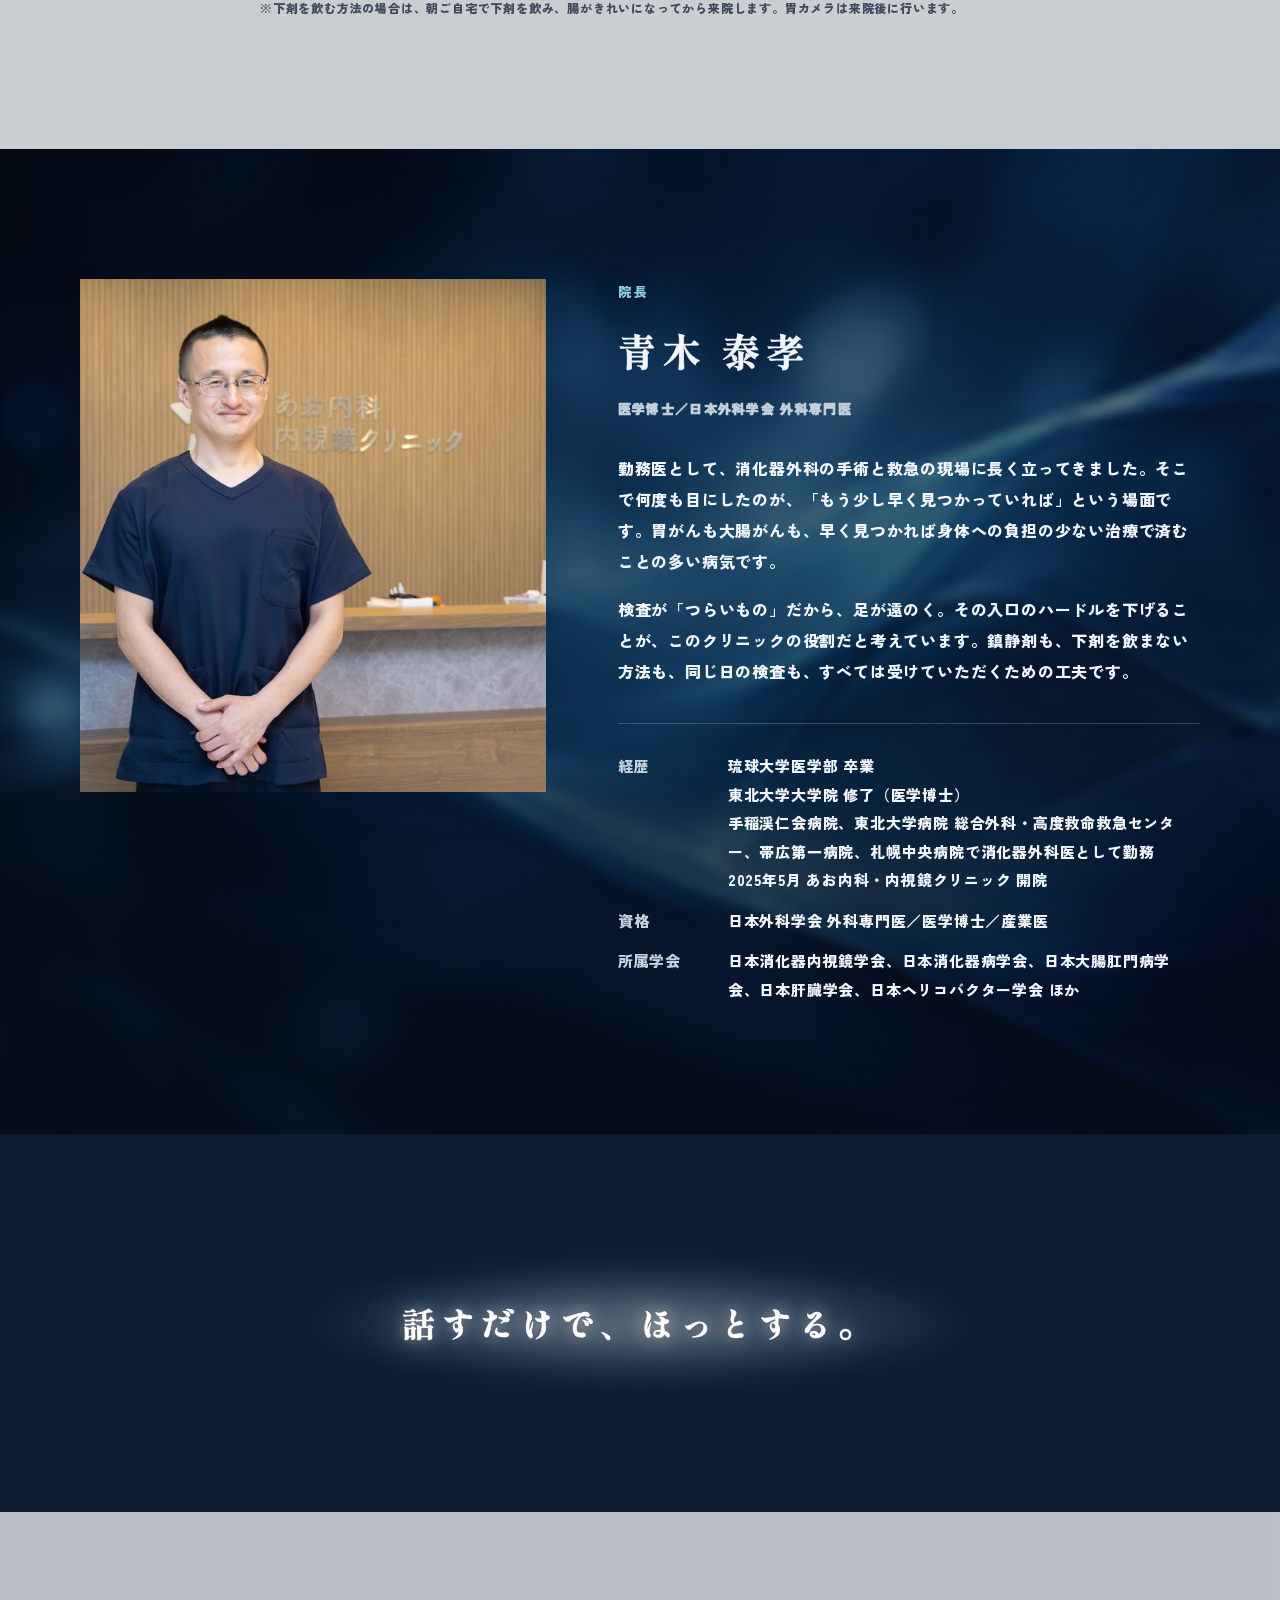
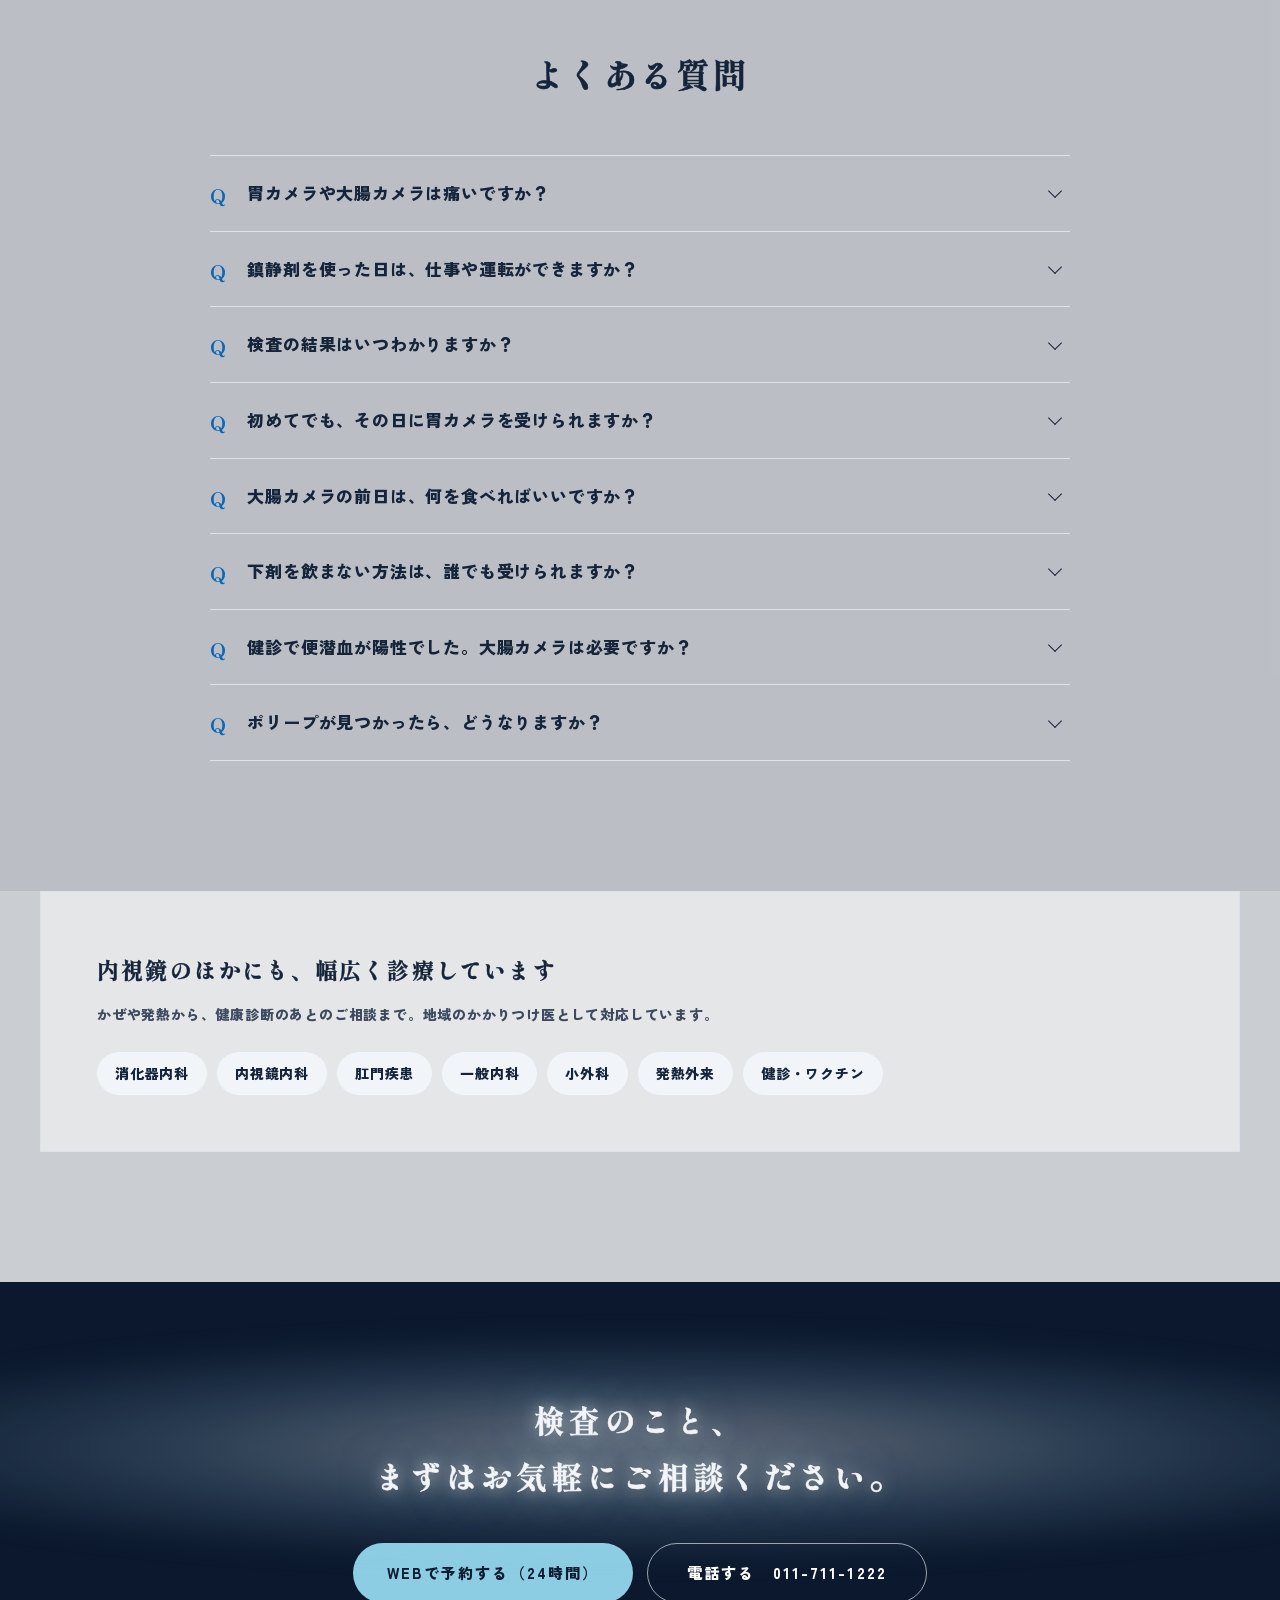
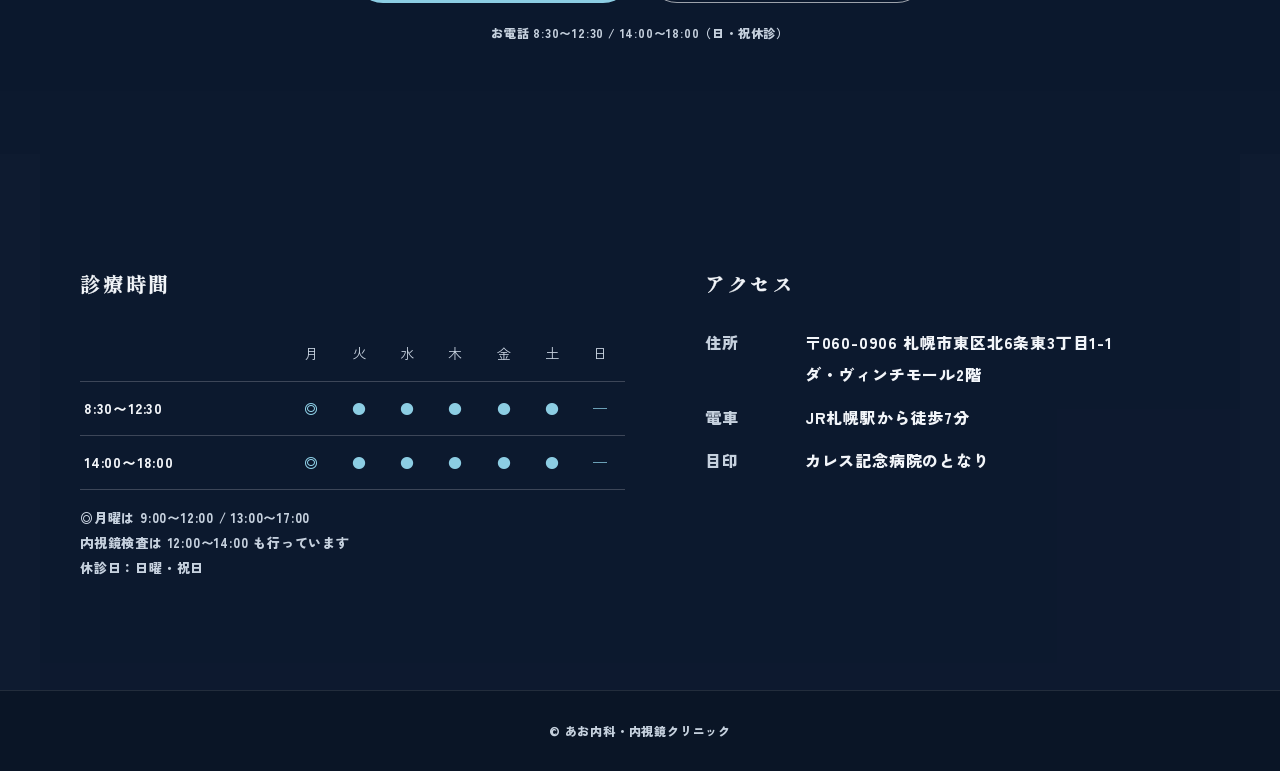
==== commit 42d57b75: "案C：消え方をパッと、間を短く" ====
--- a/index.html
+++ b/index.html
@@ -287,21 +287,12 @@
 .hero.p-collapse .sc.is-on { transform: translate(calc(-50% + var(--dx, 0px)), calc(-50% + var(--dy, 0px))) scale(.08) rotate(var(--jr, 0deg)); transition: transform .14s cubic-bezier(.7, 0, 1, 1); }
 /* ぶわっ：点から全部いっせいに、外へ広がりながら大きくなる */
 .hero.is-in .sc, .hero.is-in .sc.is-on { opacity: 1; transform: translate(-50%, -50%) rotate(var(--r)); transition: transform .55s cubic-bezier(.2, 1.35, .4, 1) var(--d, 0s), opacity .12s ease var(--d, 0s); }
-.hero.p-gather .sc, .hero.p-gather .sc.is-on { animation: suck 1.2s cubic-bezier(.45, 0, .55, 1) var(--g, 0s) both; transition: none; }
-/* 散らばったあとは、消えるまで1枚1枚が小さくぶれ続ける（着地のぶれをそのまま続ける） */
-.hero.is-in .sc img, .hero.is-in .sc:nth-child(3n) img, .hero.is-in .sc:nth-child(3n + 1) img, .hero.is-in .sc:nth-child(4n) img { animation: jitter var(--wt, 1.3s) steps(1, end) var(--wd, 0s) infinite; }
-.hero.is-in .sc:nth-child(odd) img { animation-name: jitter-2; }
-/* コマ送り（steps）で位置がカクッと切り替わる。ほとんどの時間は止まっていて、ときどき1〜2px だけ動く。
-   写真ごとに周期と出だしがずれるので、同時に動くのは一部だけ */
-@keyframes jitter { 0%, 28% { transform: translate(0, 0) rotate(0deg); } 30%, 44% { transform: translate(1px, -1px) rotate(.3deg); } 46%, 62% { transform: translate(0, 0) rotate(0deg); } 64%, 72% { transform: translate(-1px, 1px) rotate(-.25deg); } 74%, 100% { transform: translate(0, 0) rotate(0deg); } }
-@keyframes jitter-2 { 0%, 18% { transform: translate(0, 0) rotate(0deg); } 20%, 30% { transform: translate(-1px, 0) rotate(-.3deg); } 32%, 55% { transform: translate(0, 0) rotate(0deg); } 57%, 68% { transform: translate(1px, 1px) rotate(.2deg); } 70%, 100% { transform: translate(0, 0) rotate(0deg); } }
-.hero.p-gather .sc img { animation: none; transform: none; }
-/* 吸い込み：まっすぐではなく、弧を描いて回りながら中心へ吸い込まれる（--px/--py は中心への向きと直角の向き） */
-@keyframes suck {
-  0%   { transform: translate(-50%, -50%) rotate(var(--r)); opacity: 1; }
-  50%  { transform: translate(calc(-50% + var(--dx, 0px) * .5 + var(--px, 0px)), calc(-50% + var(--dy, 0px) * .5 + var(--py, 0px))) rotate(calc(var(--r) + var(--r1, 60deg))) scale(.7); opacity: 1; }
-  90%  { opacity: 1; }
-  100% { transform: translate(calc(-50% + var(--dx, 0px)), calc(-50% + var(--dy, 0px))) rotate(calc(var(--r) + var(--r2, 180deg))) scale(.04); opacity: 0; }
+.hero.p-gather .sc, .hero.p-gather .sc.is-on { animation: pop4 .22s ease-out var(--g, 0s) both; transition: none; }
+/* 消え方：一瞬ふくらんで、その場でパッとはじける（泡のように）。写真ごとにばらばらの順で */
+@keyframes pop4 {
+  0%   { transform: translate(-50%, -50%) rotate(var(--r)) scale(1); opacity: 1; }
+  40%  { transform: translate(-50%, -50%) rotate(var(--r)) scale(1.18); opacity: 1; }
+  100% { transform: translate(-50%, -50%) rotate(var(--r)) scale(1.25); opacity: 0; }
 }
 
 /* ことば：クリーム色の紙の帯に、1文字ずつ白い紙を貼ったように */
@@ -323,7 +314,7 @@
 .kv__label span:first-child { transform: rotate(-1.2deg); }
 .kv__label span:last-child { transform: rotate(1deg); }
 /* ことばも写真といっしょに中央へまとまって消え、動画が出るときにふわっと戻る */
-.hero.p-gather .kv { transform: translate(-50%, -50%) scale(.04); opacity: 0; transition: transform .9s cubic-bezier(.45, 0, .55, 1) 1.6s, opacity .25s ease 2.2s; }
+.hero.p-gather .kv { transform: translate(-50%, -50%) scale(1.12); opacity: 0; transition: transform .22s ease-out 1.05s, opacity .12s ease 1.15s; }
 .hero.p-final .kv { transform: translate(-50%, -50%) scale(1); opacity: 1; transition: none; }
 
 /* 全体を太字に：本文も見出しも、いちばん太い字で */
@@ -643,7 +634,7 @@
       el.style.setProperty('--jy', (Math.random() * 120 - 60).toFixed(0) + 'px');
       el.style.setProperty('--jr', (Math.random() * 28 - 14).toFixed(1) + 'deg');
       el.style.setProperty('--d', (Math.random() * .8).toFixed(2) + 's');   // ぶわっ、は1枚ずつばらばらの順で飛び出す（全体で0.8秒）
-      el.style.setProperty('--g', (Math.random() * 1.4).toFixed(2) + 's');  // 引っ込むのもばらばらの順で、たっぷり重ねながら（全体で1.4秒）
+      el.style.setProperty('--g', (Math.random() * .8).toFixed(2) + 's');   // 消えるのはばらばらの順で（全体で0.8秒）
       el.style.setProperty('--wt', (2.4 + Math.random() * 1.8).toFixed(2) + 's');  // ぶれの周期（ゆっくり）
       el.style.setProperty('--wd', (-Math.random() * 4).toFixed(2) + 's');         // ぶれの出だし（そろわないように）
       var dx = parseFloat(el.style.getPropertyValue('--dx')) || 0, dy = parseFloat(el.style.getPropertyValue('--dy')) || 0, sg = Math.random() < .5 ? 1 : -1;
@@ -668,10 +659,10 @@
     chars.forEach(function (c, k) { add(tm + 120 + k * 65, c, 'is-on'); });
     var tl = tm + 120 + chars.length * 65 + 250;
     add(tl, hero.querySelector('.kv__label'), 'is-on');
-    add(tl + 1900, hero, 'p-gather');            // 写真が1枚ずつ中央へ吸い込まれ、ことばも続く
-    add(tl + 4500, hero, 'p-reveal');            // ことばまで消えたら、紙が薄れて動画が現れる
-    setTimeout(function () { var v = document.querySelector('.stage__bg video'); if (v) { try { v.currentTime = 0; } catch (e) {} v.play().catch(function () {}); } }, tl + 4500);   // 動画はここで初めて、廊下を歩く足元から
-    var tf = tl + 4800;                          // 動画が見え始めたら、ことばを最初と同じく1文字ずつ
+    add(tl + 800, hero, 'p-gather');             // 全部出そろったら、すぐパッと消え始める
+    add(tl + 2400, hero, 'p-reveal');            // ことばまで消えたら、紙が薄れて動画が現れる
+    setTimeout(function () { var v = document.querySelector('.stage__bg video'); if (v) { try { v.currentTime = 0; } catch (e) {} v.play().catch(function () {}); } }, tl + 2400);   // 動画はここで初めて、廊下を歩く足元から
+    var tf = tl + 2700;                          // 動画が見え始めたら、ことばを最初と同じく1文字ずつ
     setTimeout(function () { chars.forEach(function (c) { c.classList.remove('is-on'); }); hero.querySelector('.kv__label').classList.remove('is-on'); hero.classList.add('p-final'); }, tf);
     chars.forEach(function (c, k) { add(tf + 150 + k * 65, c, 'is-on'); });
     add(tf + 150 + chars.length * 65 + 250, hero.querySelector('.kv__label'), 'is-on');
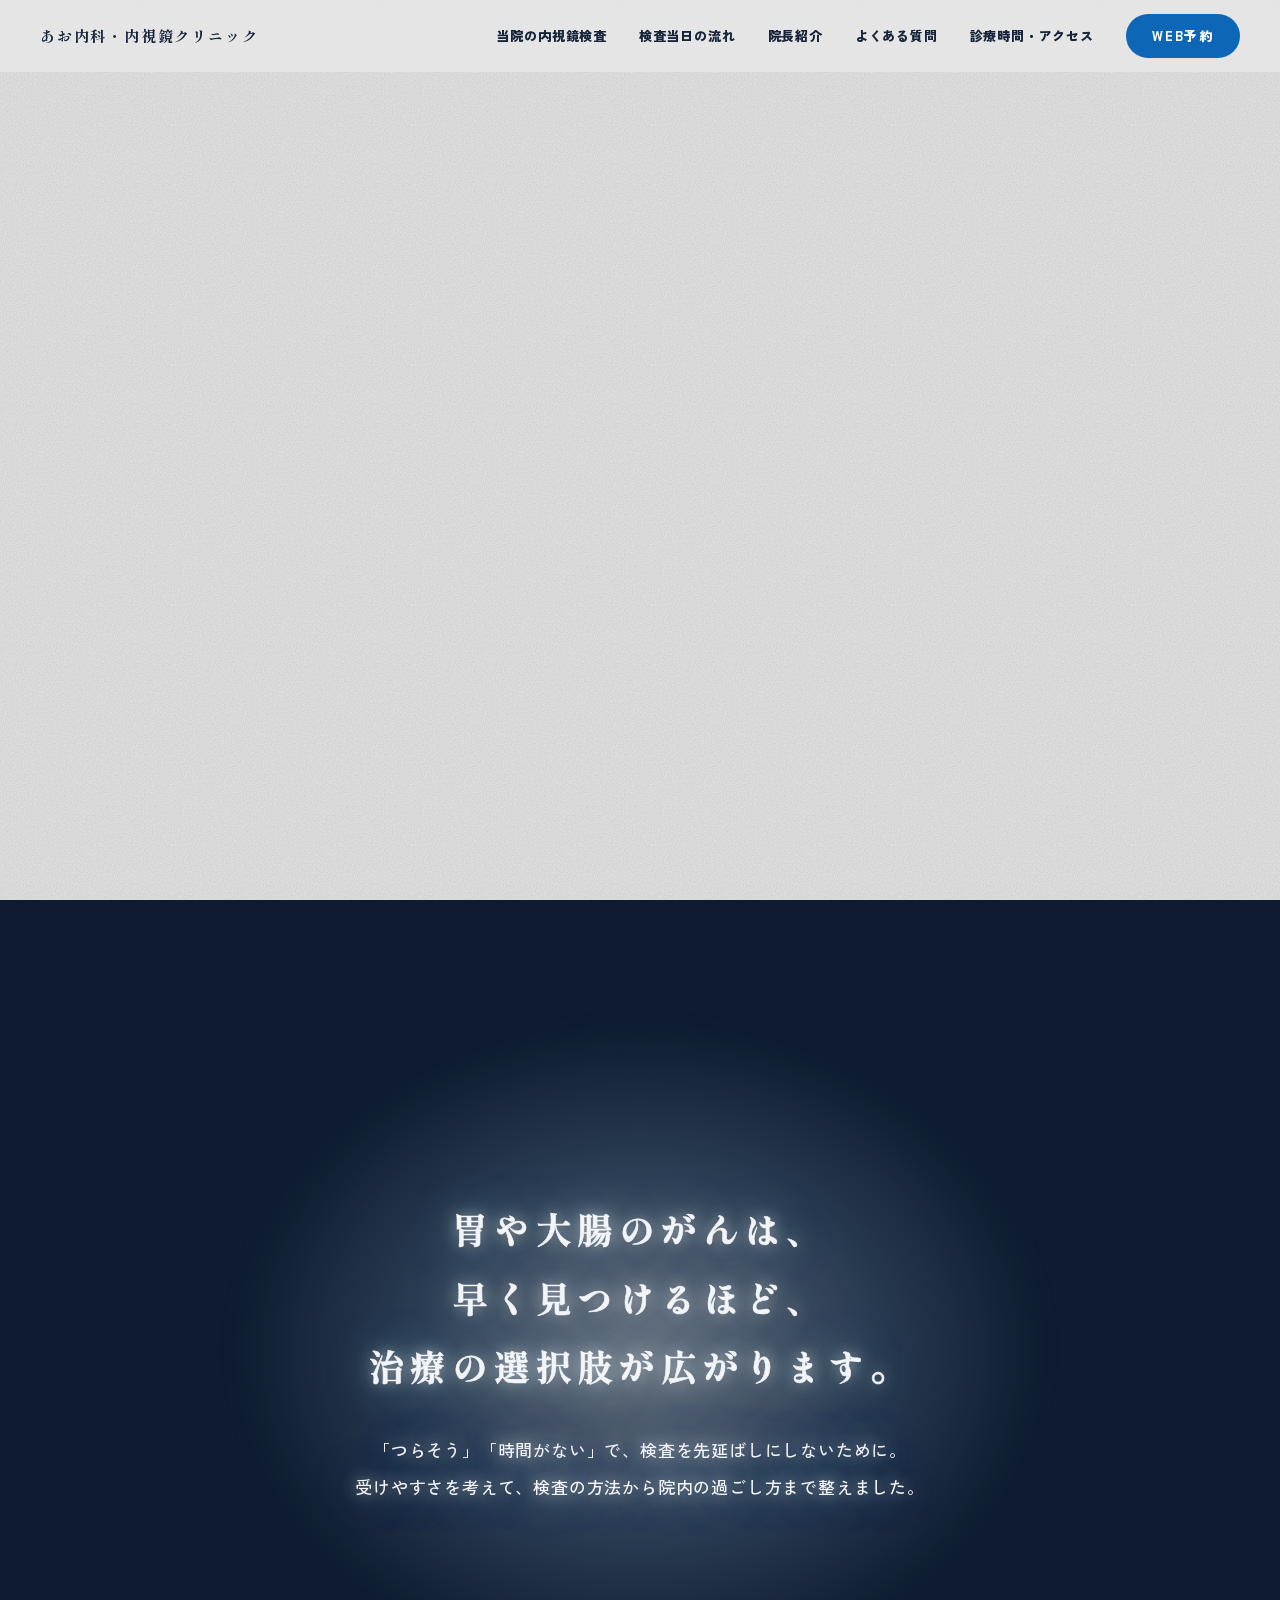
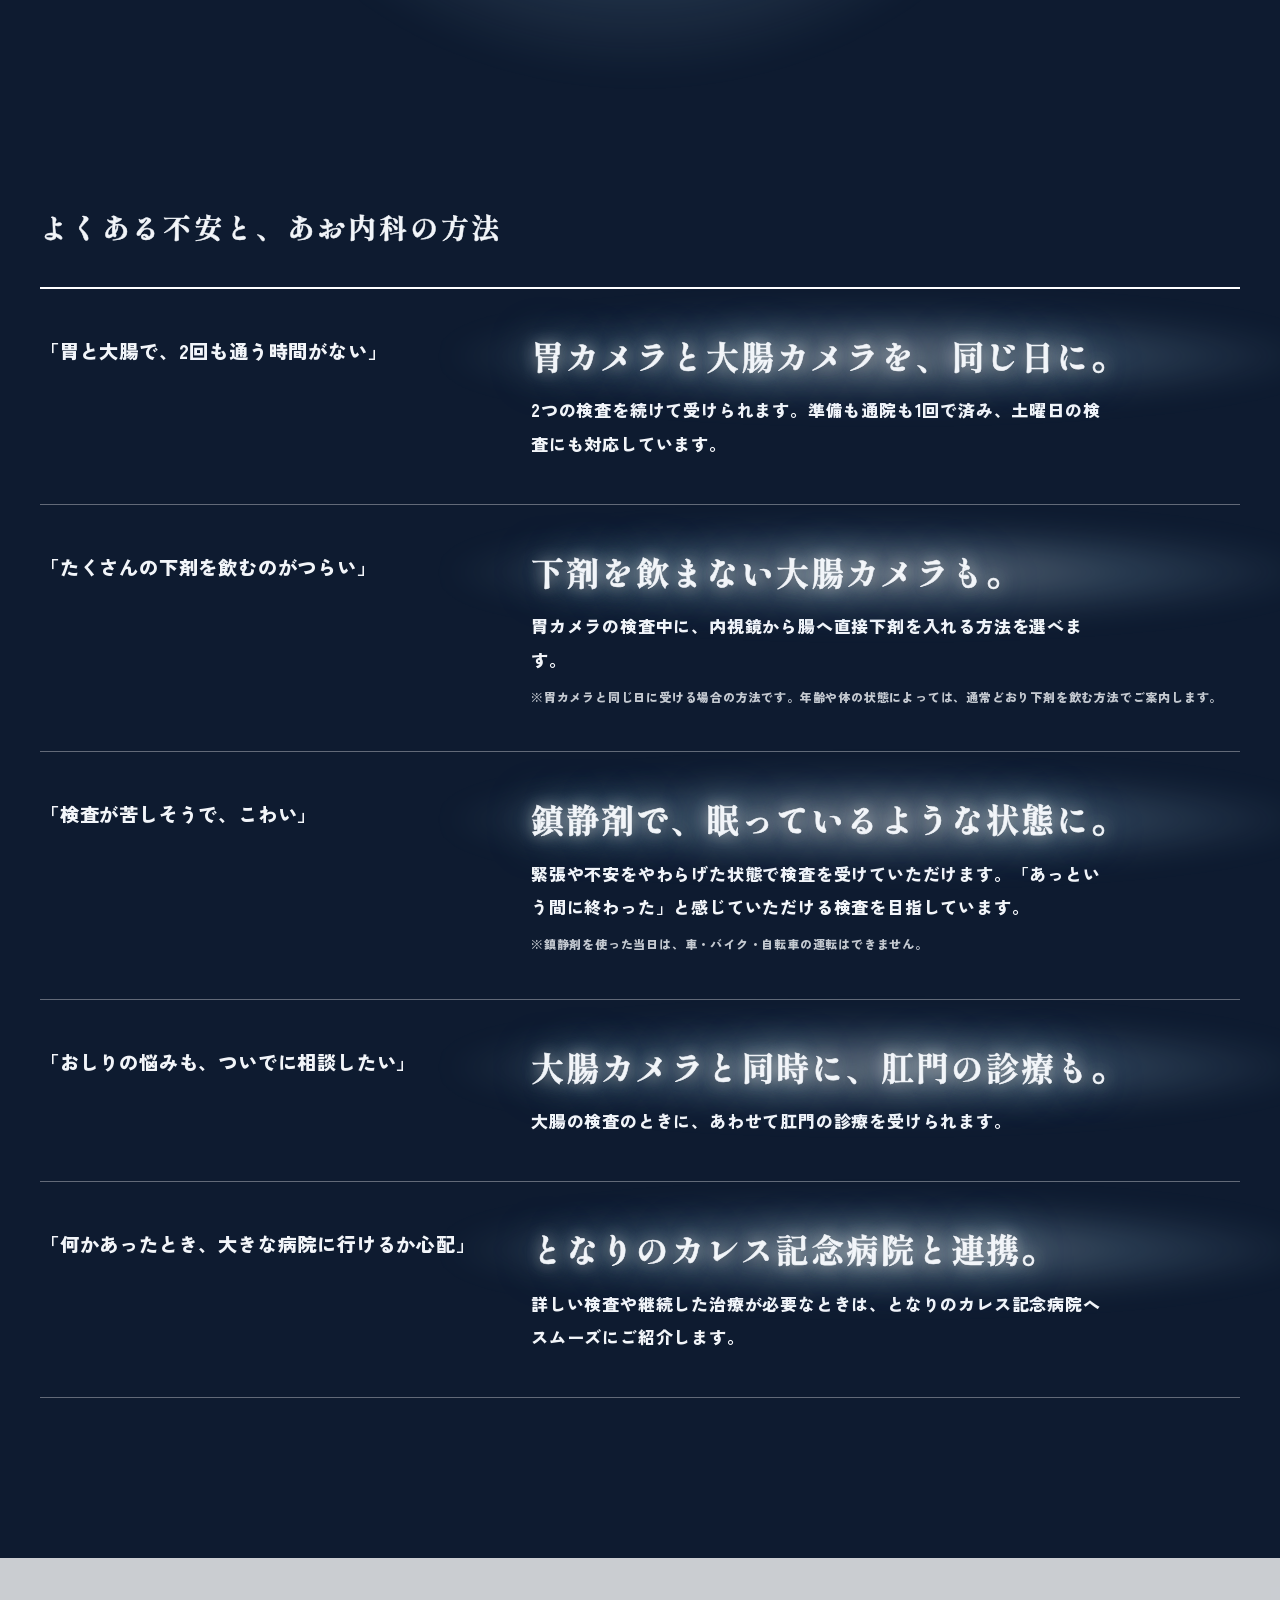
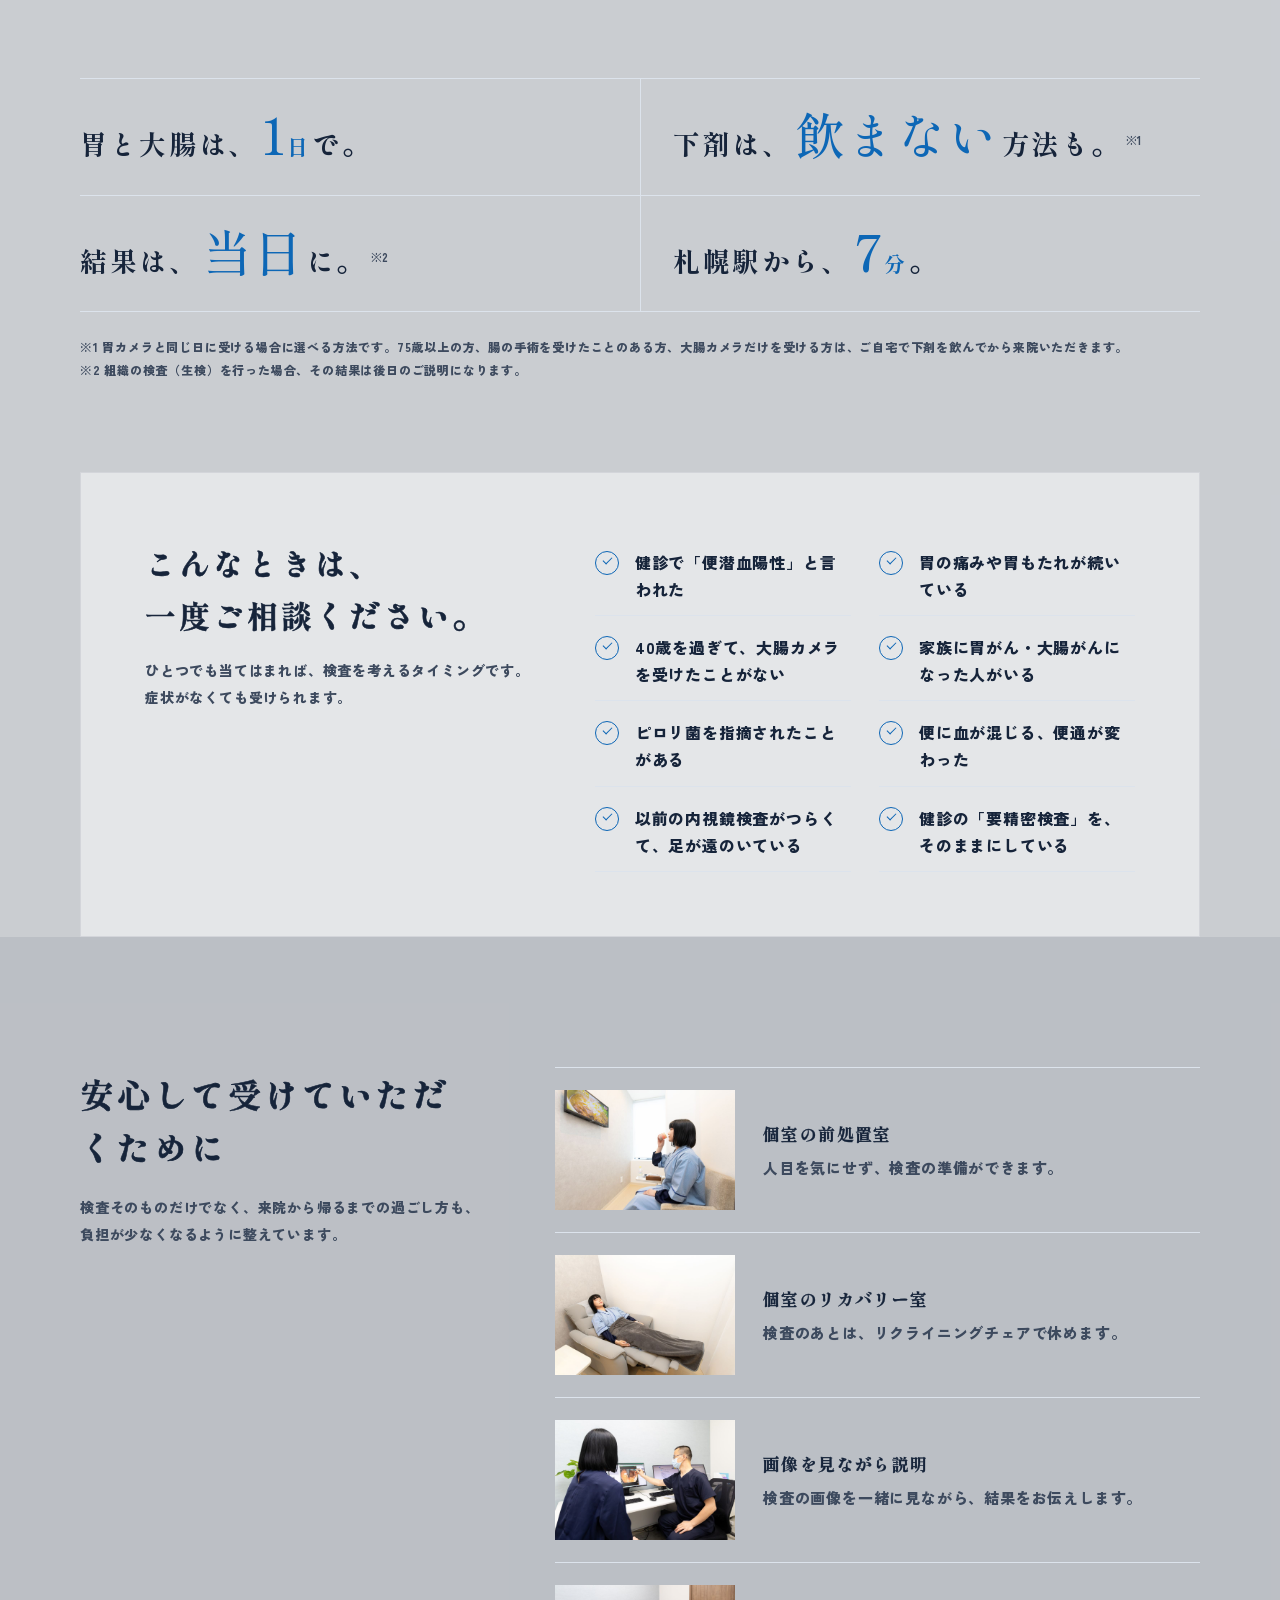
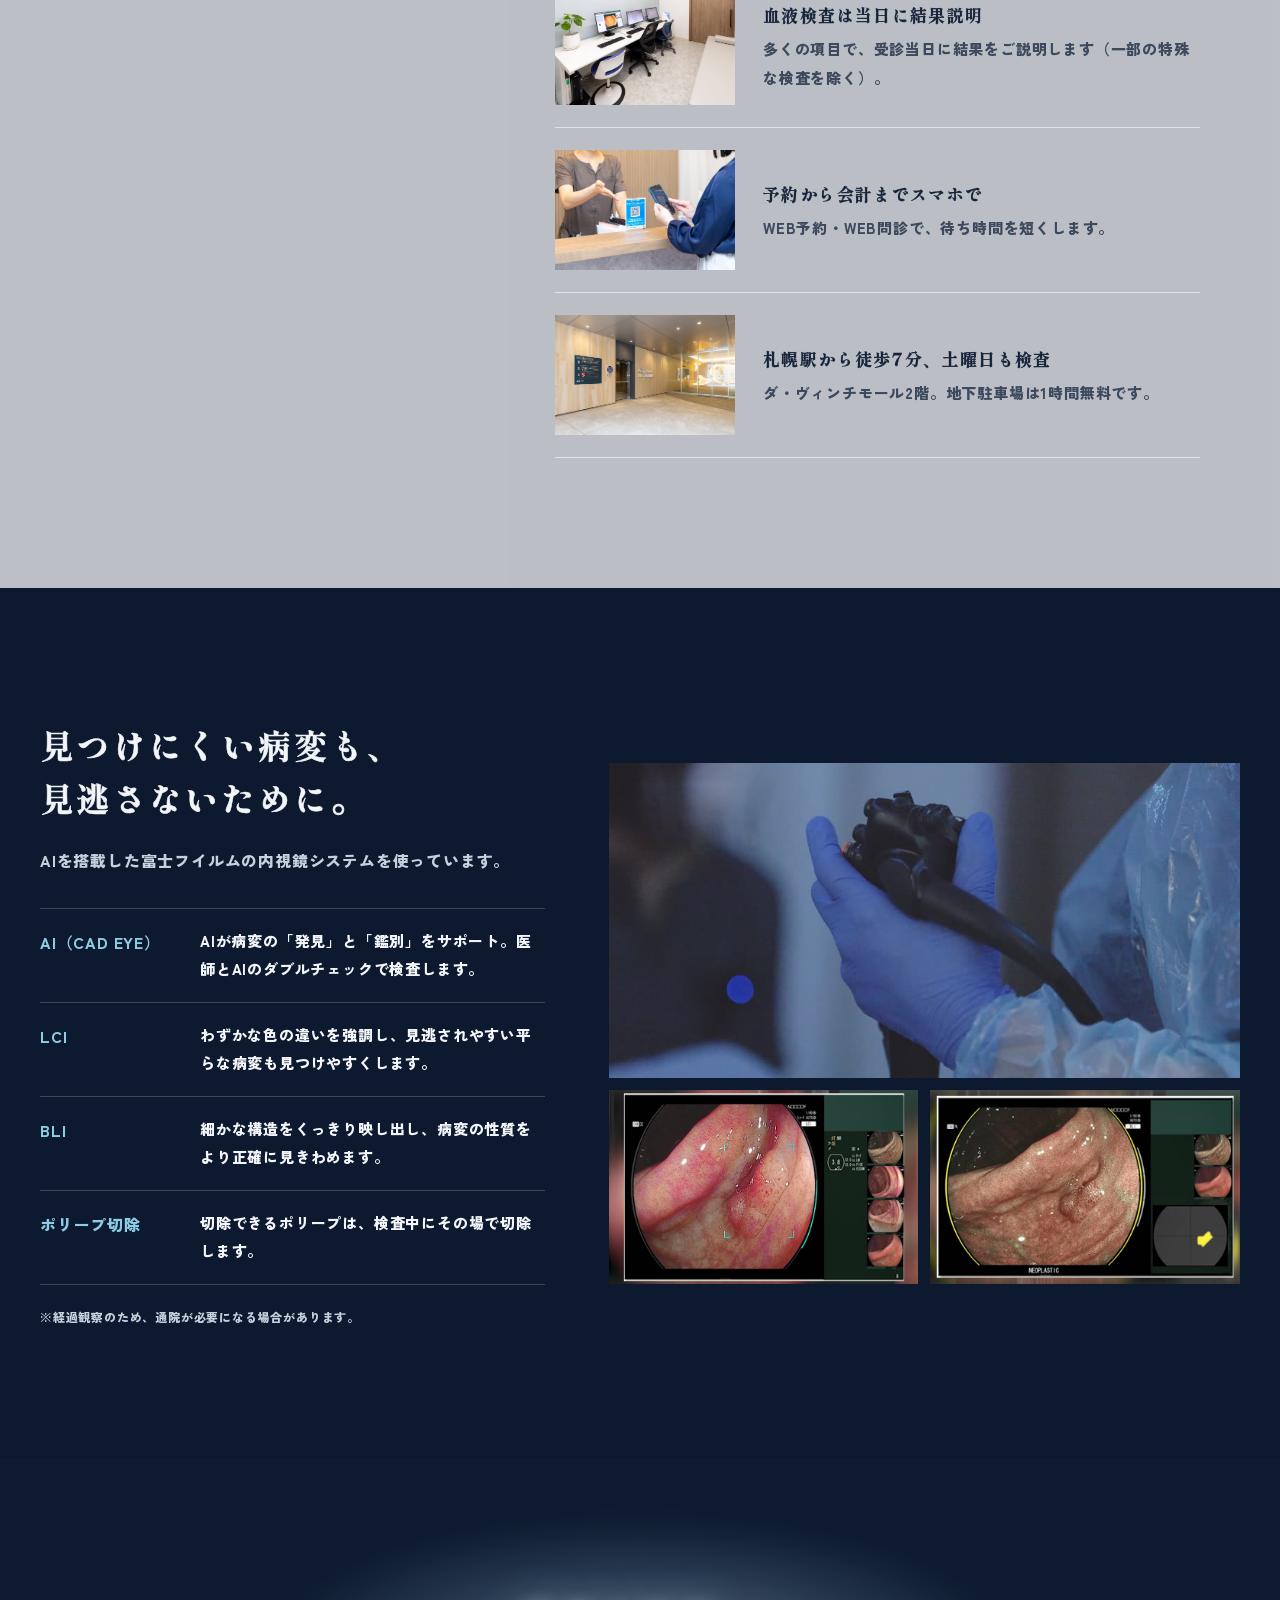
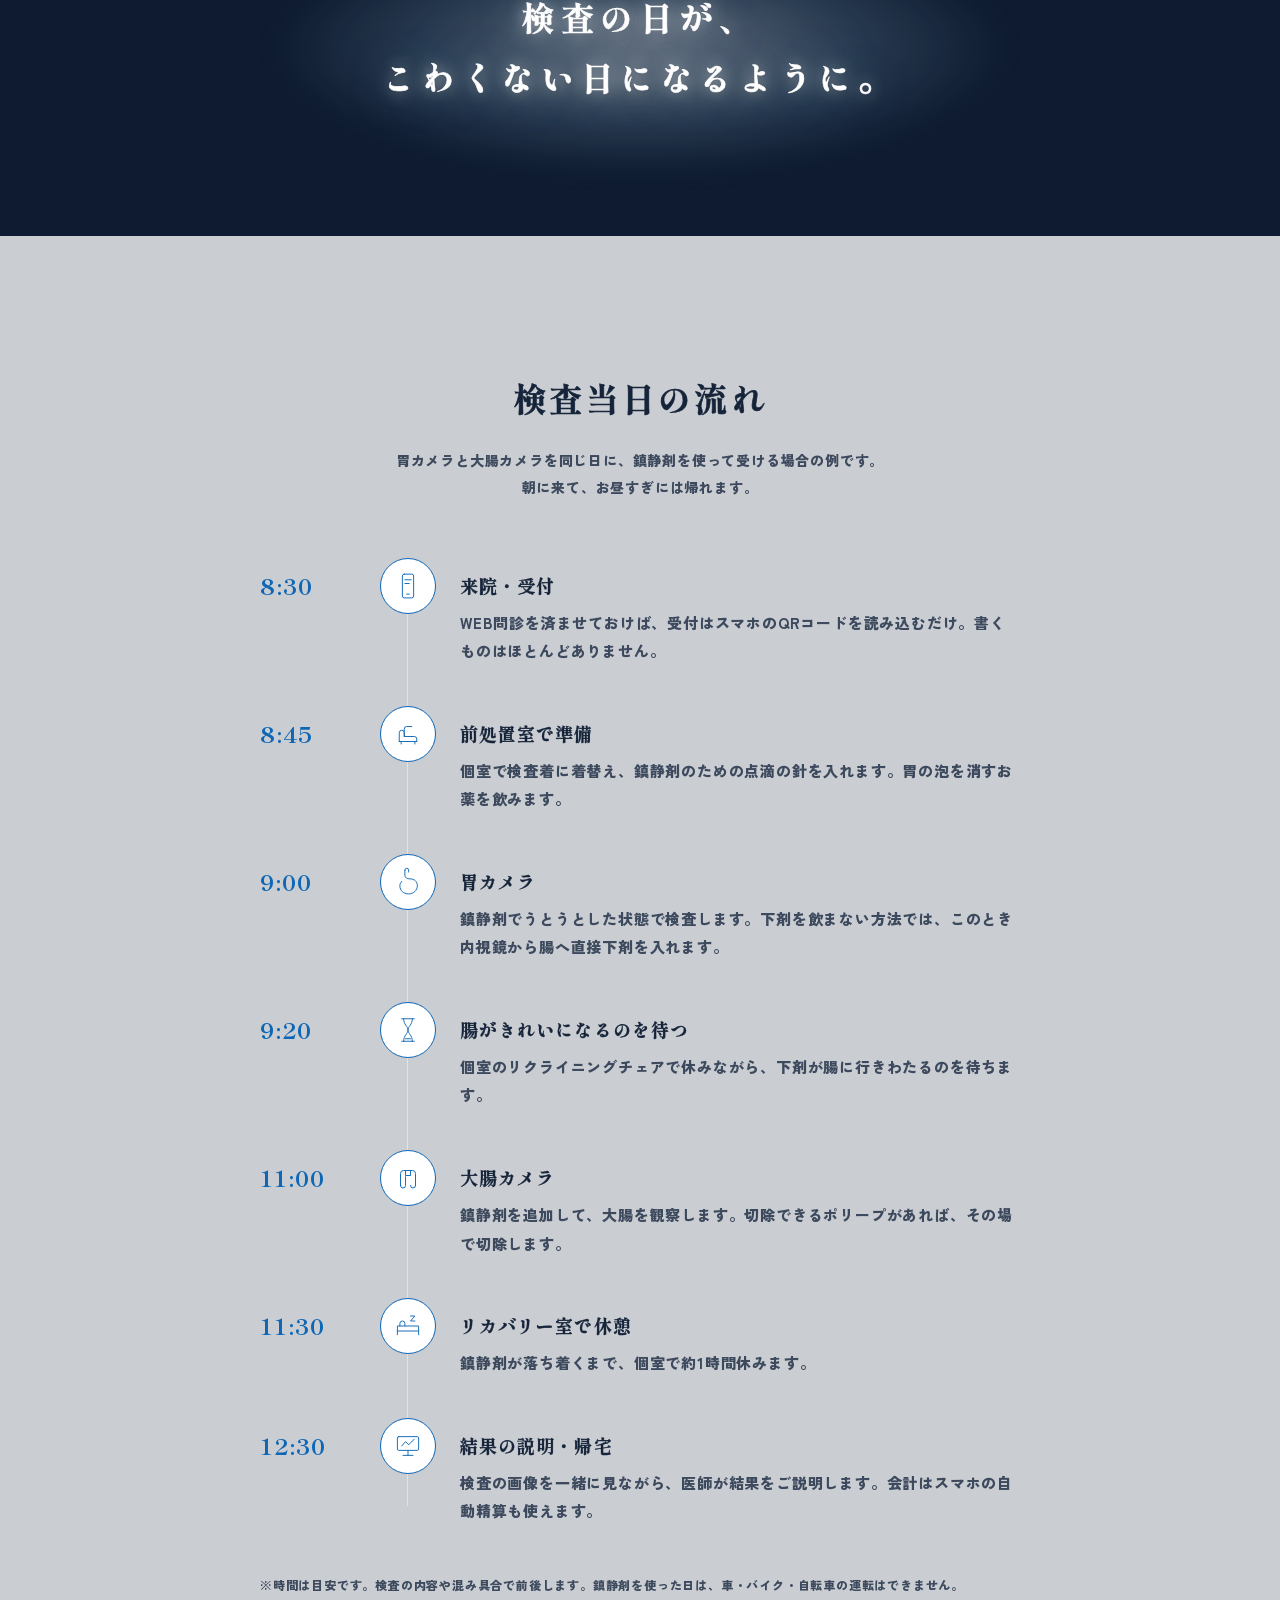
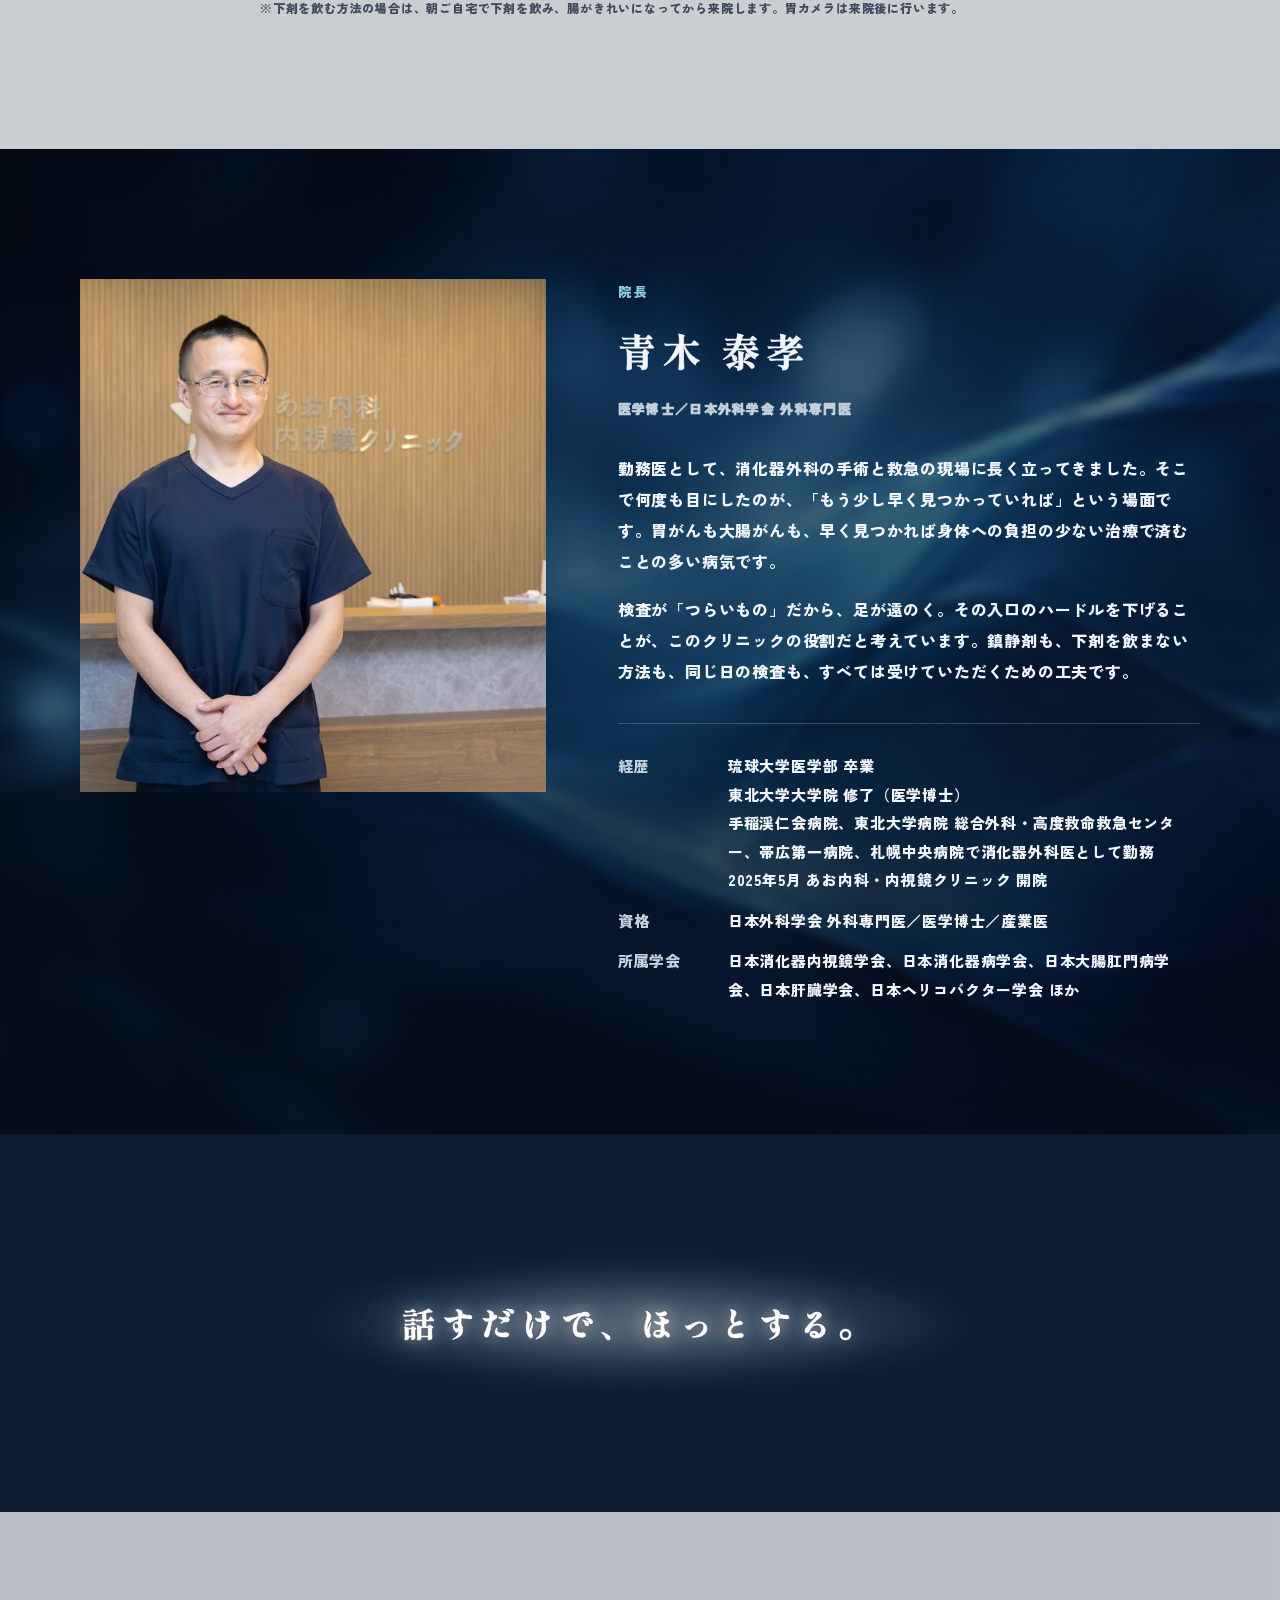
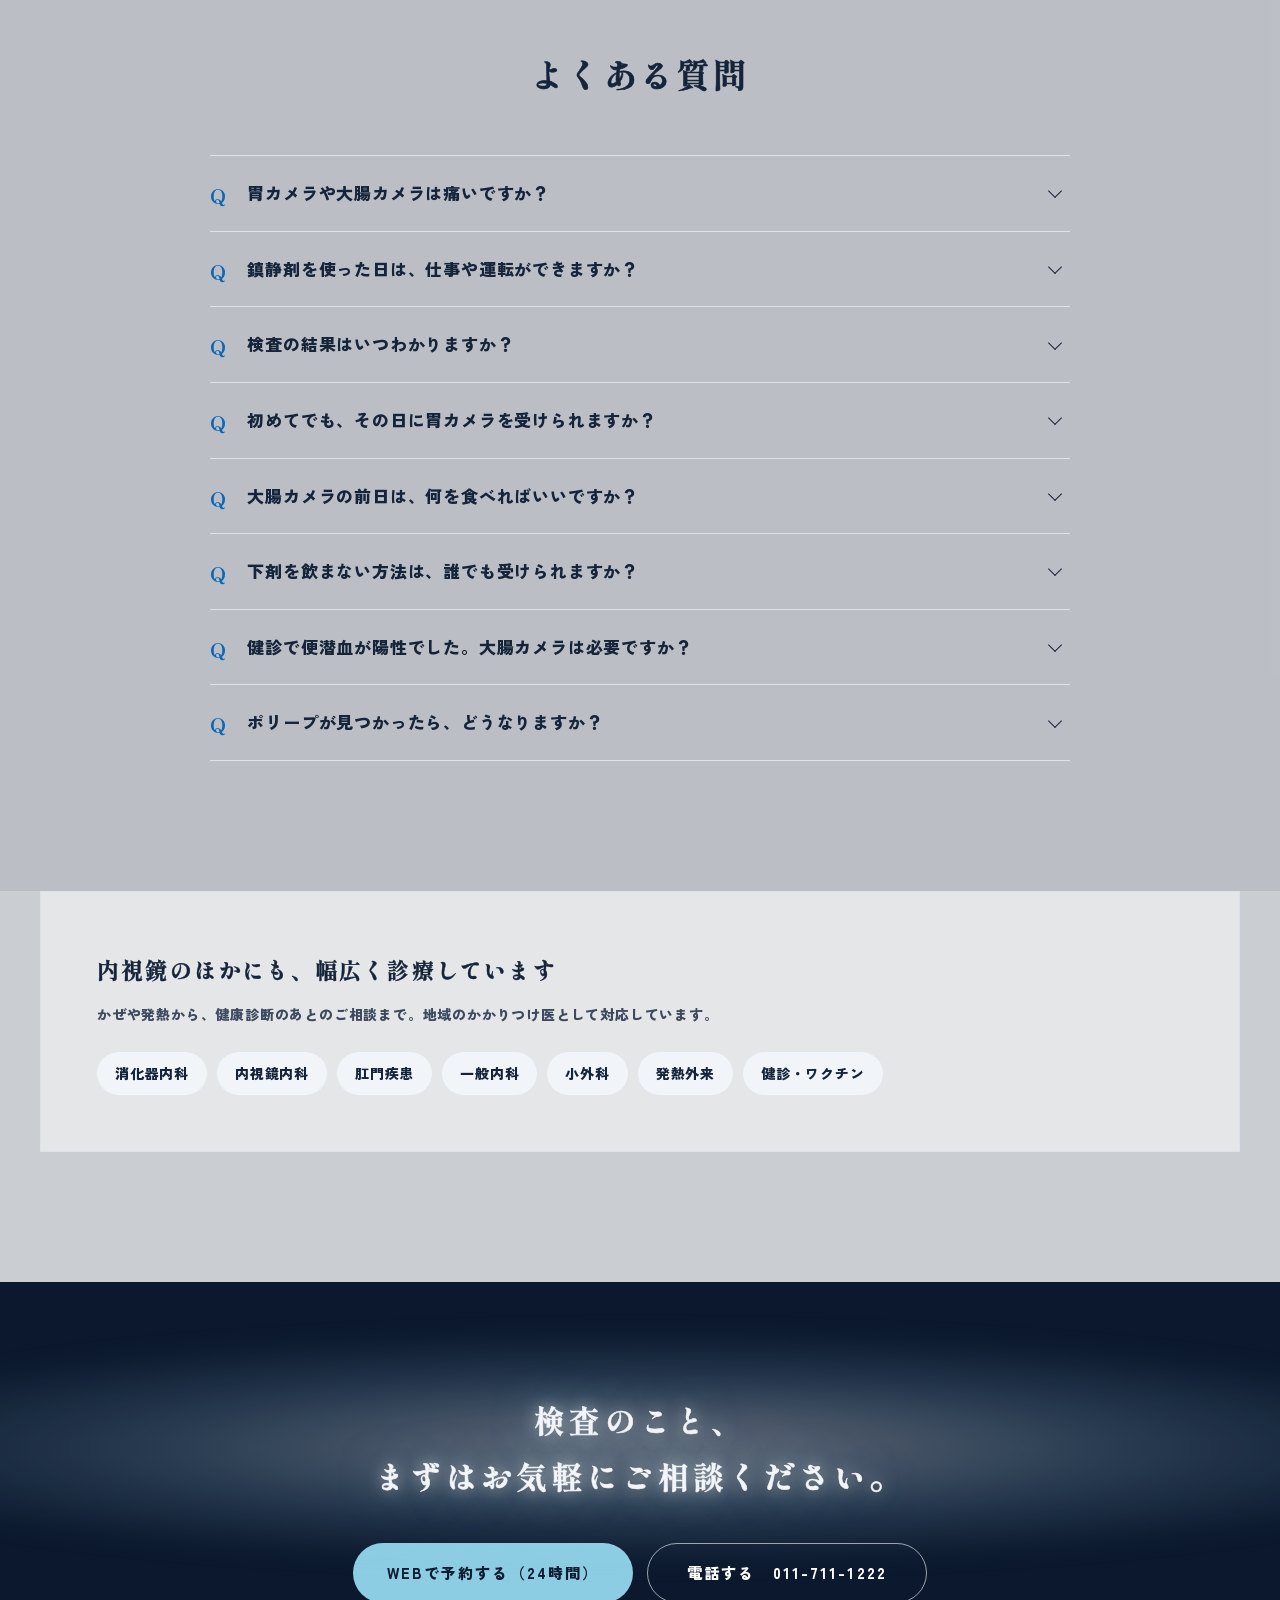
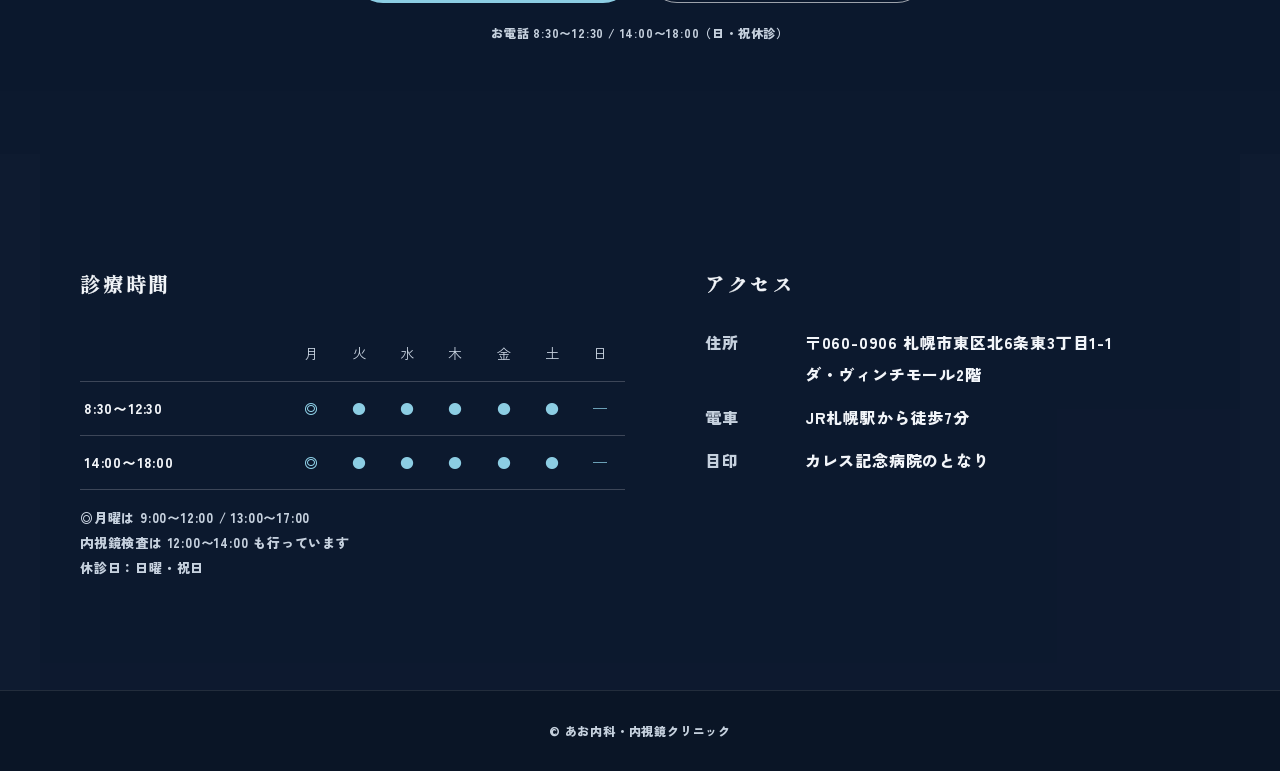
==== commit 70d0b4c2: "スマホで動画が止まったとき、最初のタッチで再生し直す" ====
--- a/index.html
+++ b/index.html
@@ -594,7 +594,21 @@
 <script>
 (function () {
   var hero = document.querySelector('.hero');
-  if (!hero || matchMedia('(prefers-reduced-motion: reduce)').matches) { var v0 = document.querySelector('.stage__bg video'); if (v0) v0.play().catch(function () {}); return; }
+  var bgv = document.querySelector('.stage__bg video');
+  function playBg(fromStart) {
+    if (!bgv) return;
+    bgv.muted = true; bgv.defaultMuted = true; bgv.playsInline = true; bgv.setAttribute('muted', ''); bgv.setAttribute('playsinline', '');
+    if (fromStart) { try { bgv.currentTime = 0; } catch (e) {} }
+    var p = bgv.play();
+    if (p && p.catch) p.catch(function () {
+      // 省電力モードなどで自動再生が止められたとき：最初の操作（タッチ・クリック・スクロール）で再生し直す
+      var once = function () { ['touchstart', 'touchend', 'pointerdown', 'click', 'keydown', 'scroll'].forEach(function (t) { window.removeEventListener(t, once, true); }); bgv.play().catch(function () {}); };
+      ['touchstart', 'touchend', 'pointerdown', 'click', 'keydown', 'scroll'].forEach(function (t) { window.addEventListener(t, once, true); });
+    });
+  }
+  window.__playBg = playBg;
+  document.addEventListener('visibilitychange', function () { if (!document.hidden && bgv && bgv.currentTime > 0 && bgv.paused) bgv.play().catch(function () {}); });
+  if (!hero || matchMedia('(prefers-reduced-motion: reduce)').matches) { playBg(false); return; }
   var started = false, burst = false;
   document.documentElement.classList.add('fv-lock'); window.scrollTo(0, 0);   // モーションが終わるまでスクロールを止める
   var unlock = function () { document.documentElement.classList.remove('fv-lock'); };
@@ -661,7 +675,7 @@
     add(tl, hero.querySelector('.kv__label'), 'is-on');
     add(tl + 800, hero, 'p-gather');             // 全部出そろったら、すぐパッと消え始める
     add(tl + 2400, hero, 'p-reveal');            // ことばまで消えたら、紙が薄れて動画が現れる
-    setTimeout(function () { var v = document.querySelector('.stage__bg video'); if (v) { try { v.currentTime = 0; } catch (e) {} v.play().catch(function () {}); } }, tl + 2400);   // 動画はここで初めて、廊下を歩く足元から
+    setTimeout(function () { playBg(true); }, tl + 2400);   // 動画はここで初めて、廊下を歩く足元から（スマホで止められたら、最初のタッチで再生）
     var tf = tl + 2700;                          // 動画が見え始めたら、ことばを最初と同じく1文字ずつ
     setTimeout(function () { chars.forEach(function (c) { c.classList.remove('is-on'); }); hero.querySelector('.kv__label').classList.remove('is-on'); hero.classList.add('p-final'); }, tf);
     chars.forEach(function (c, k) { add(tf + 150 + k * 65, c, 'is-on'); });
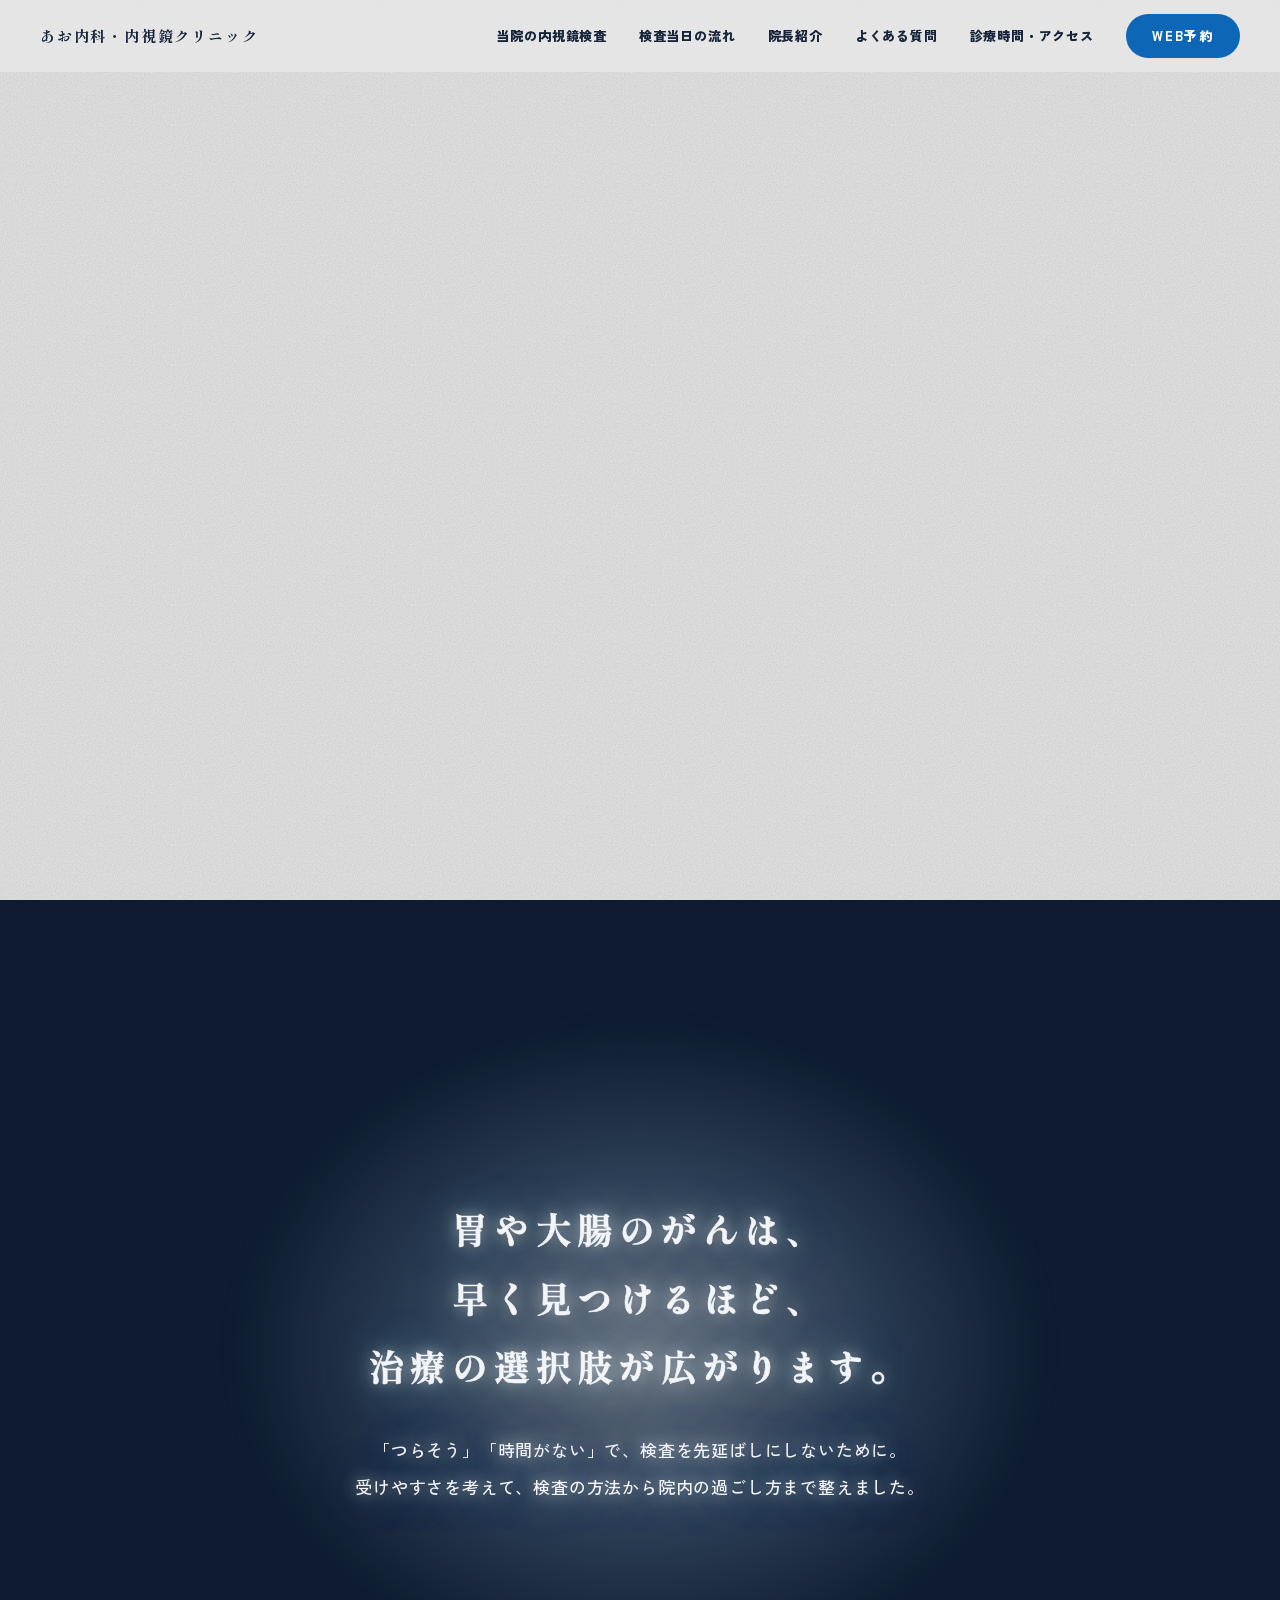
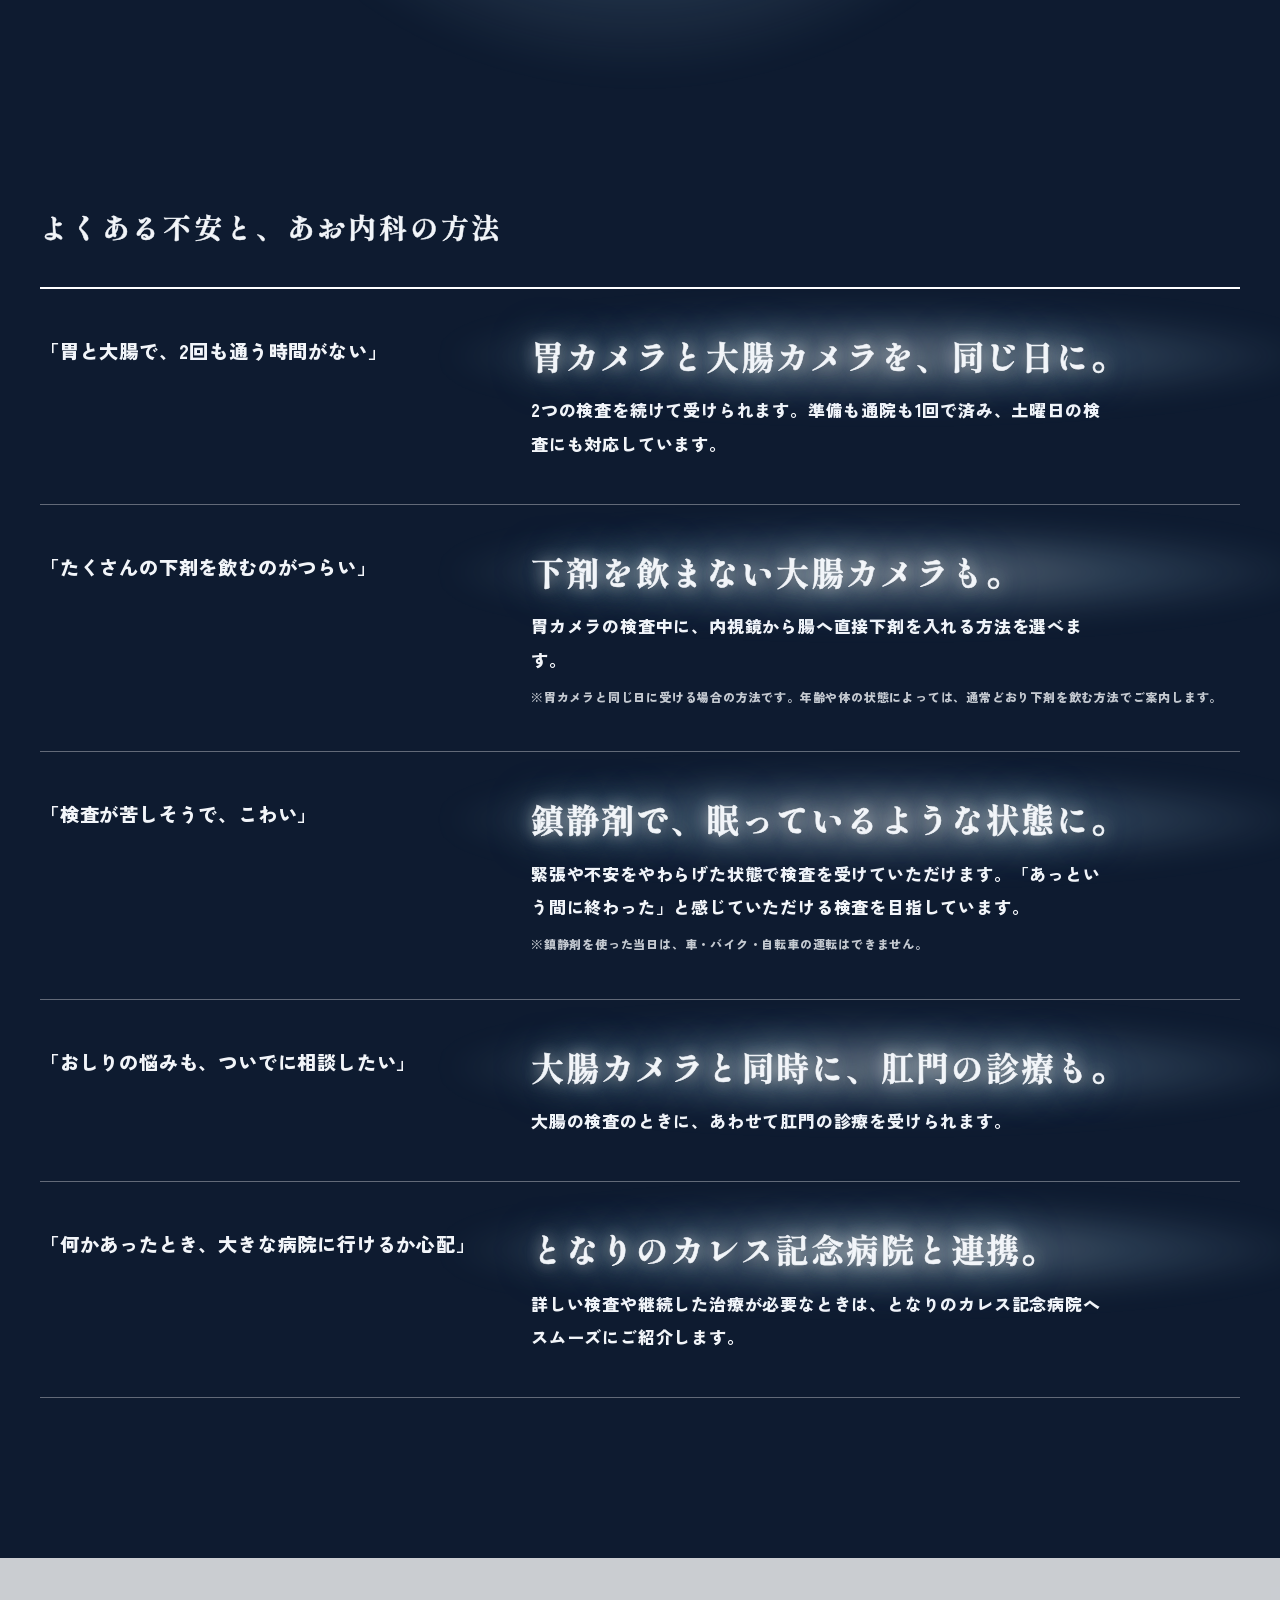
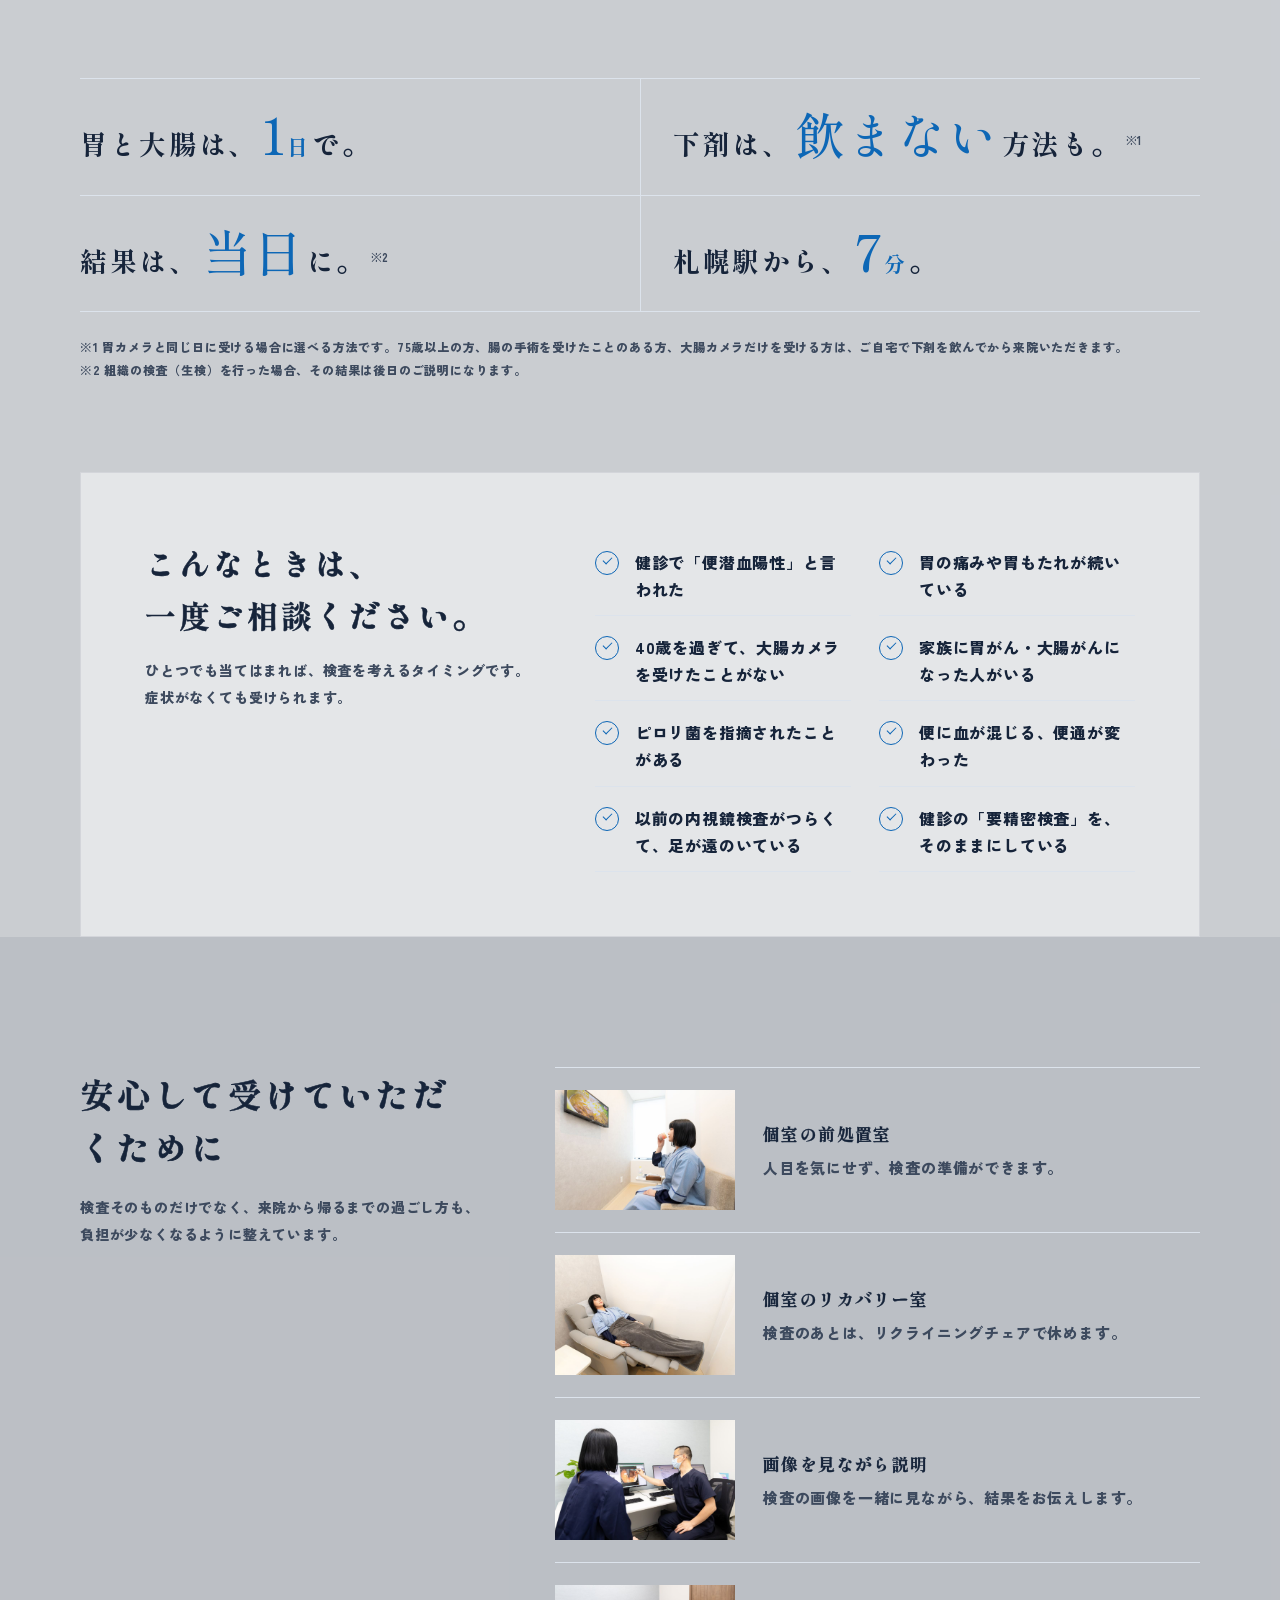
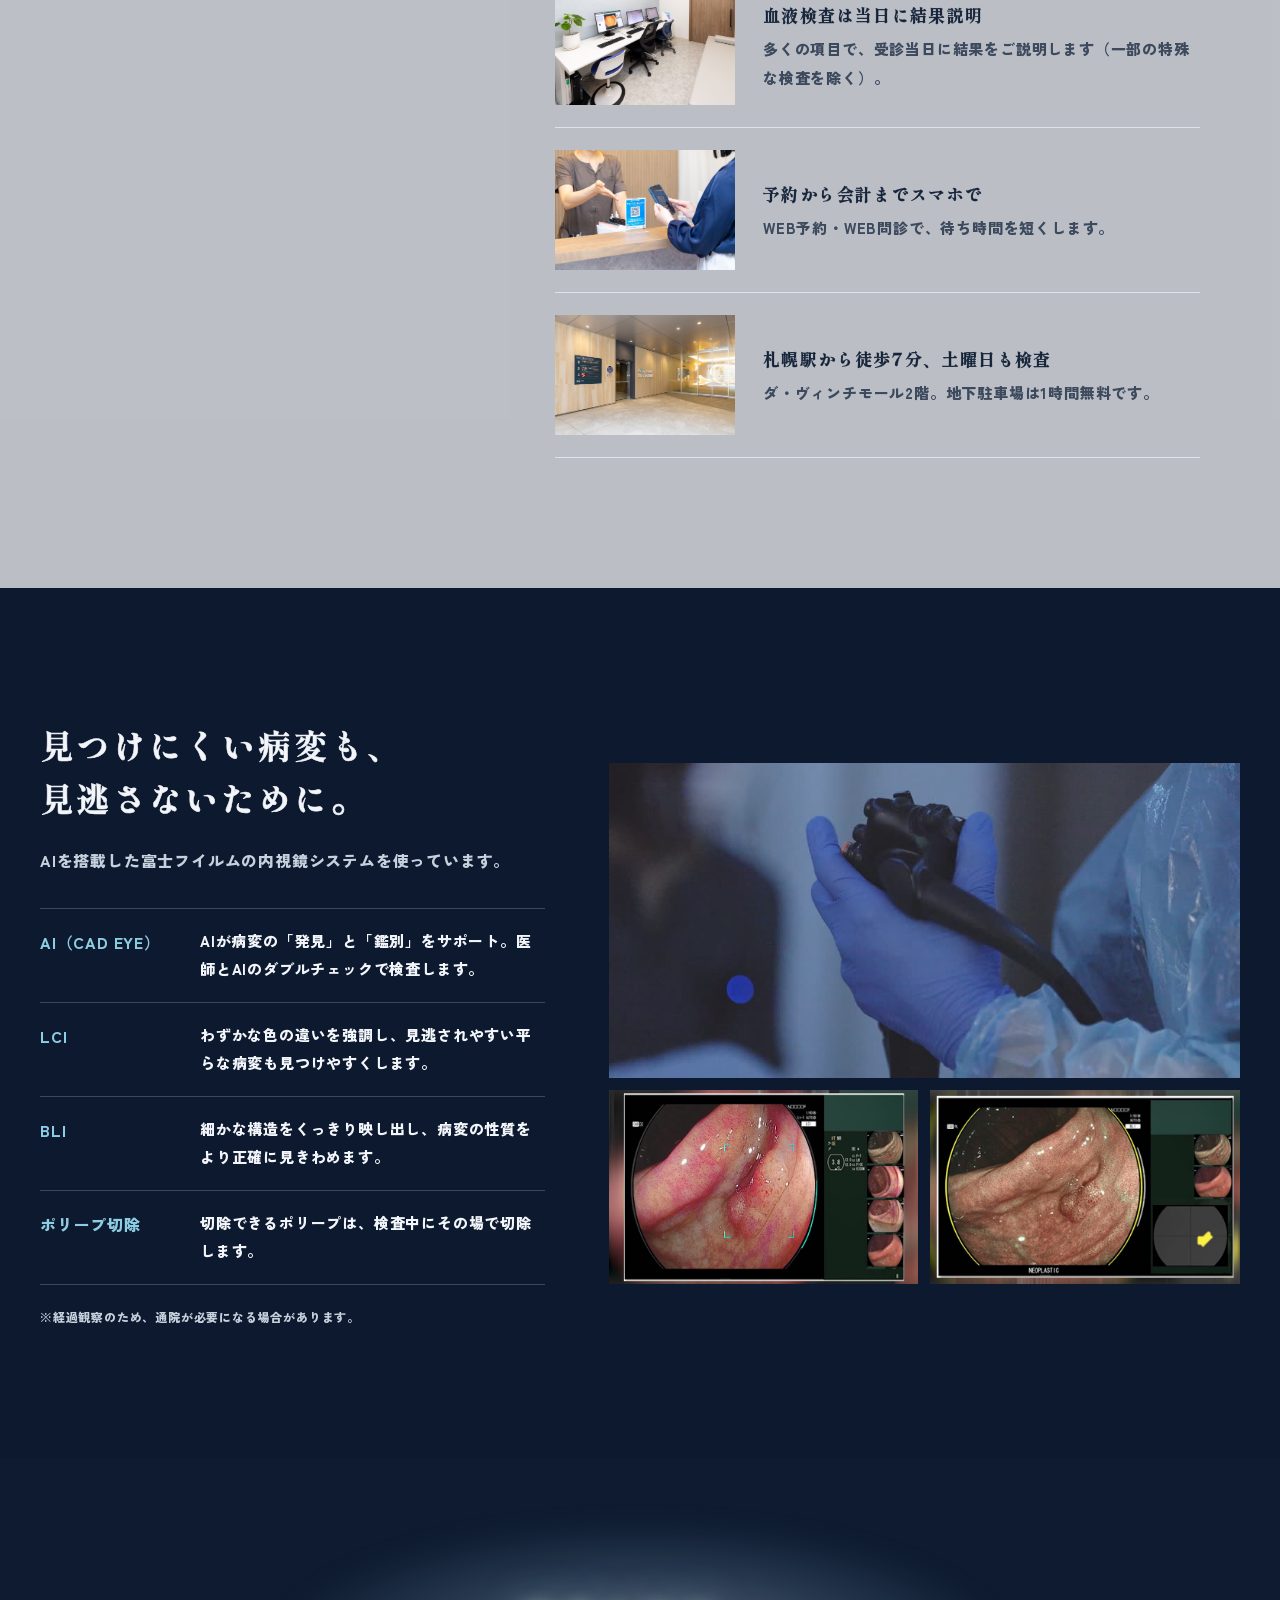
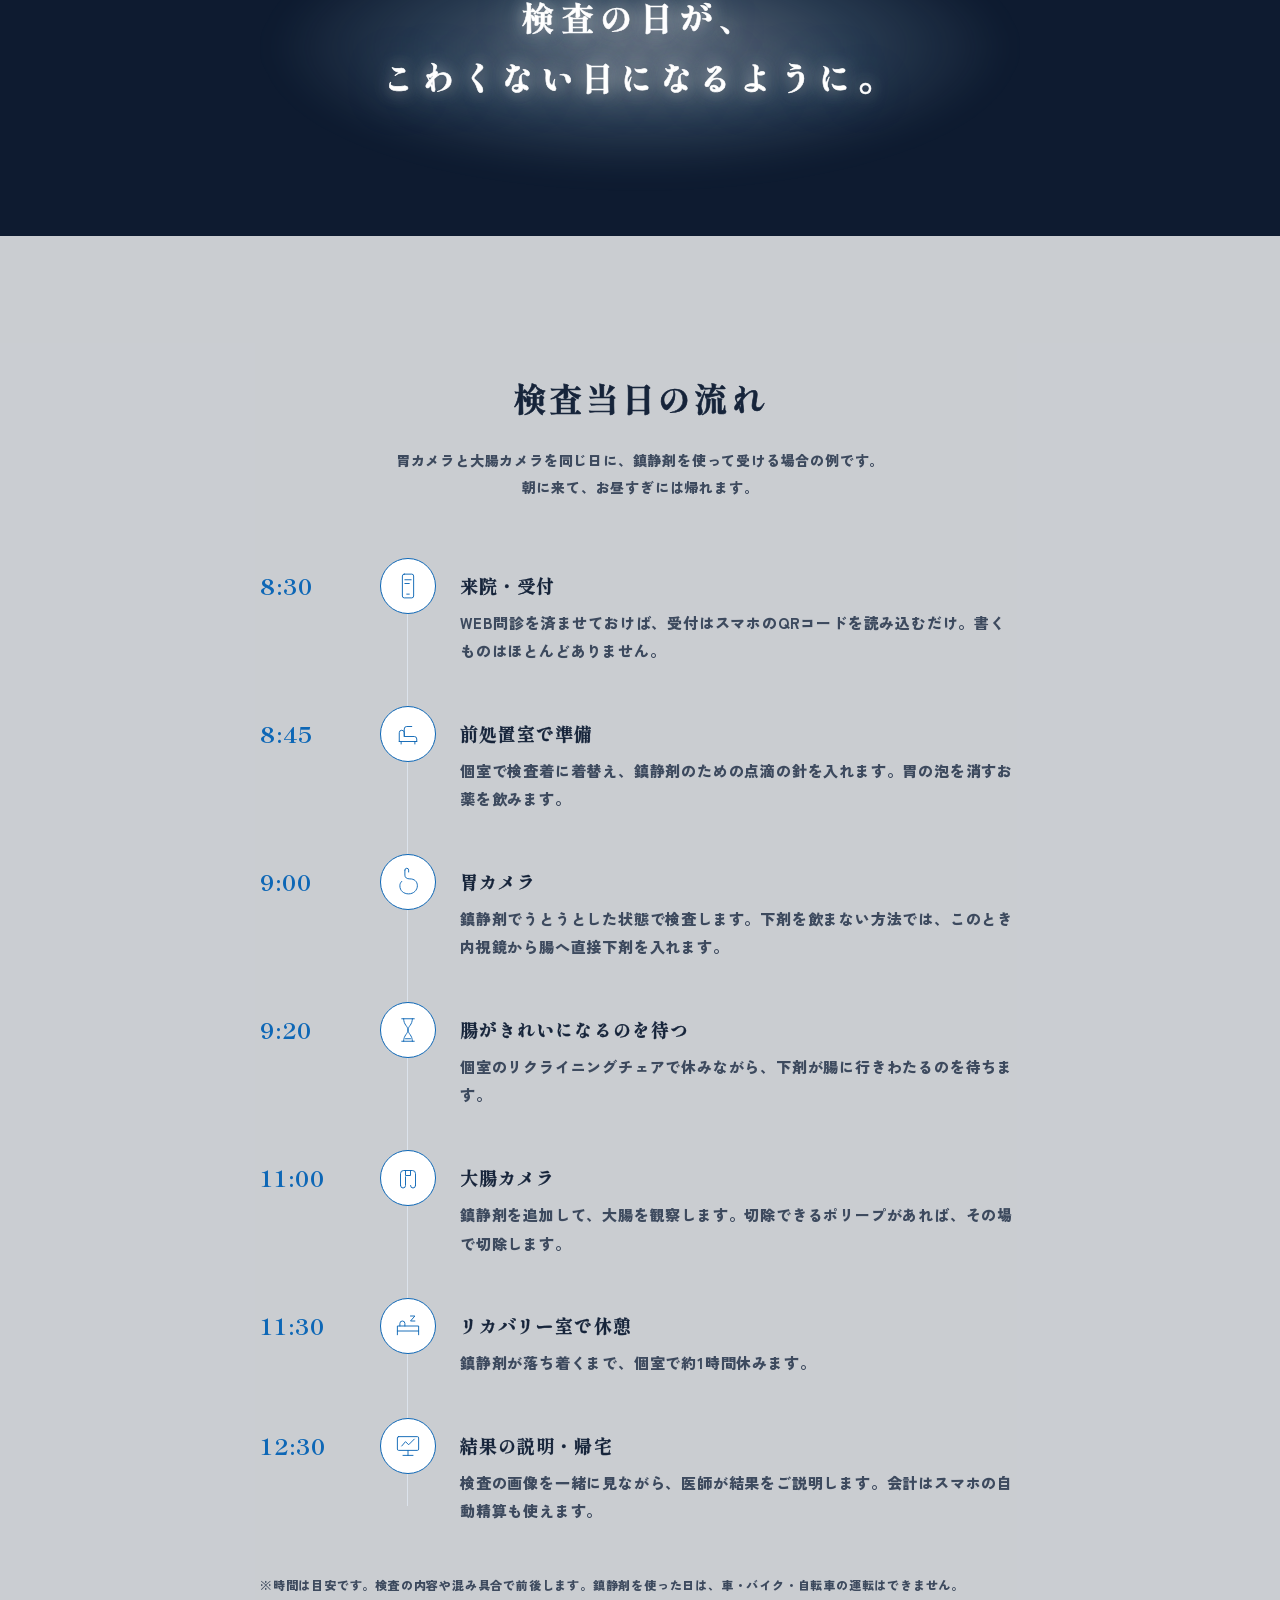
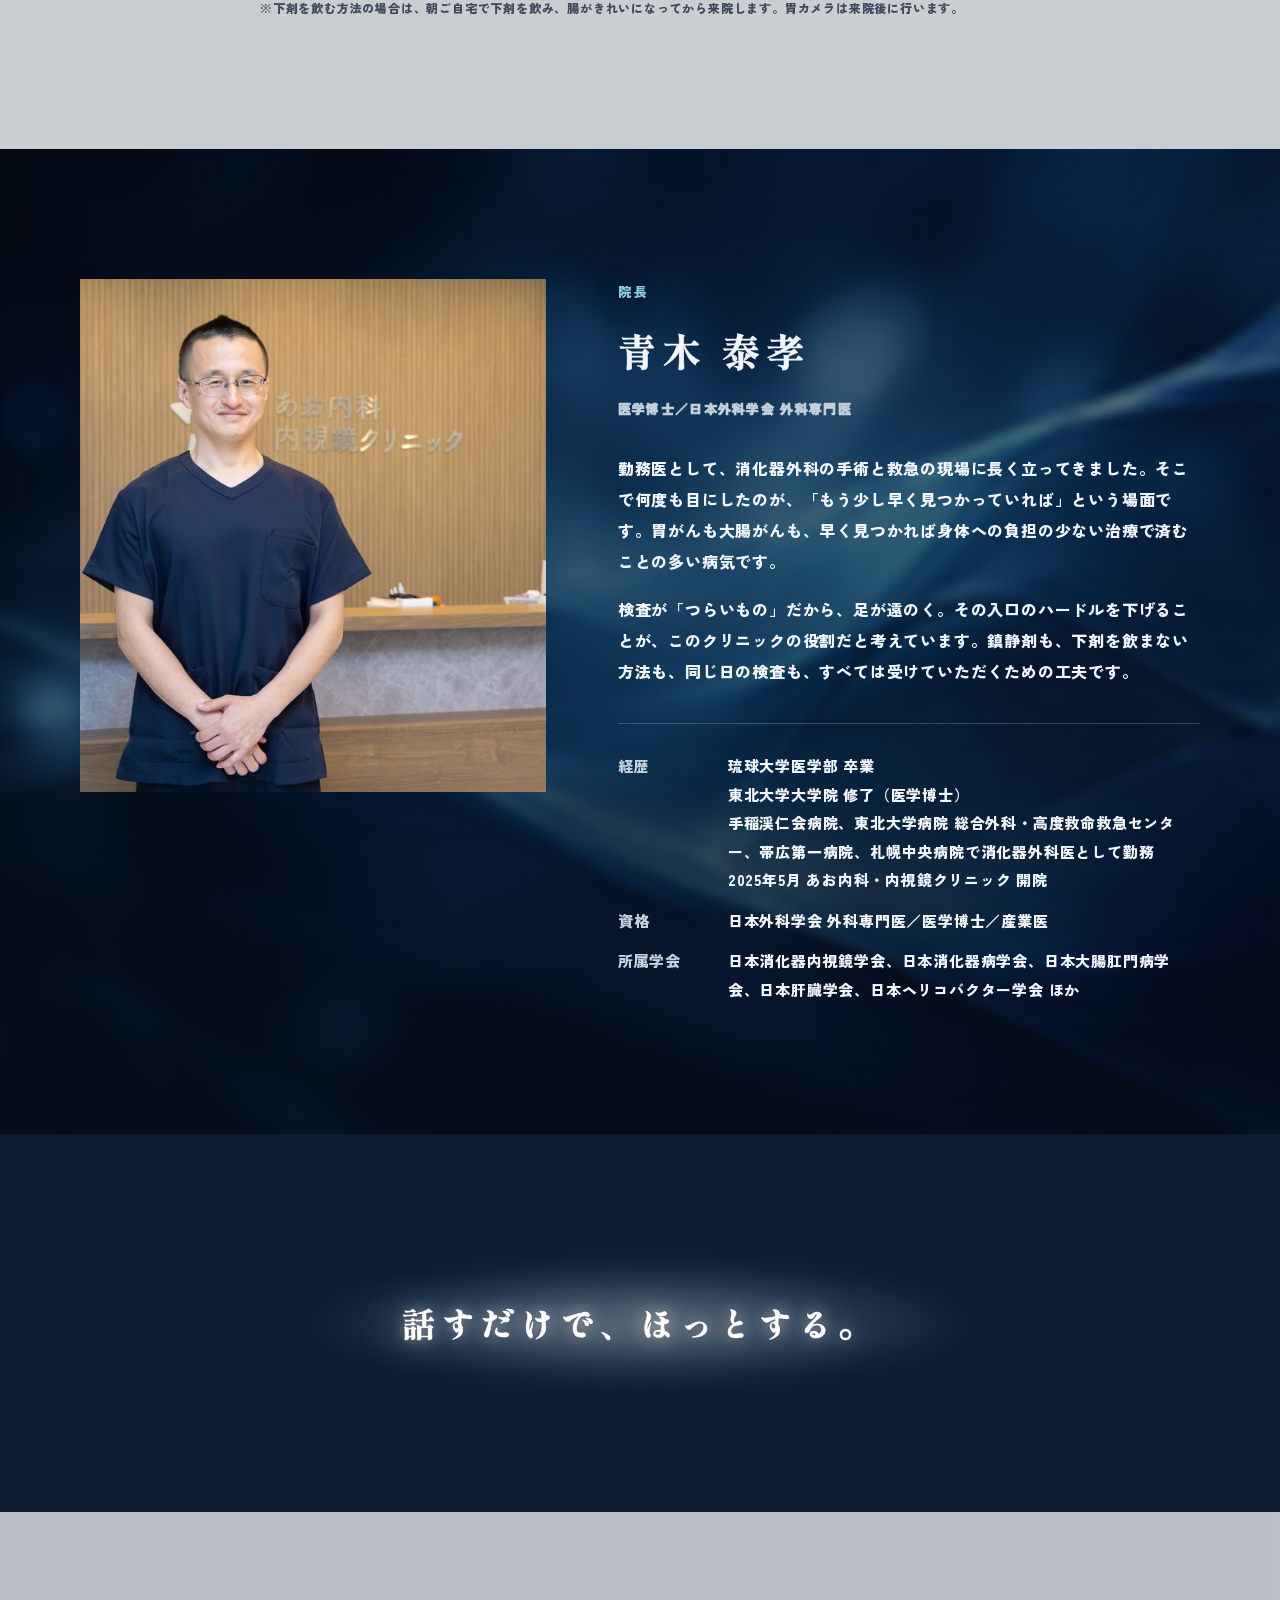
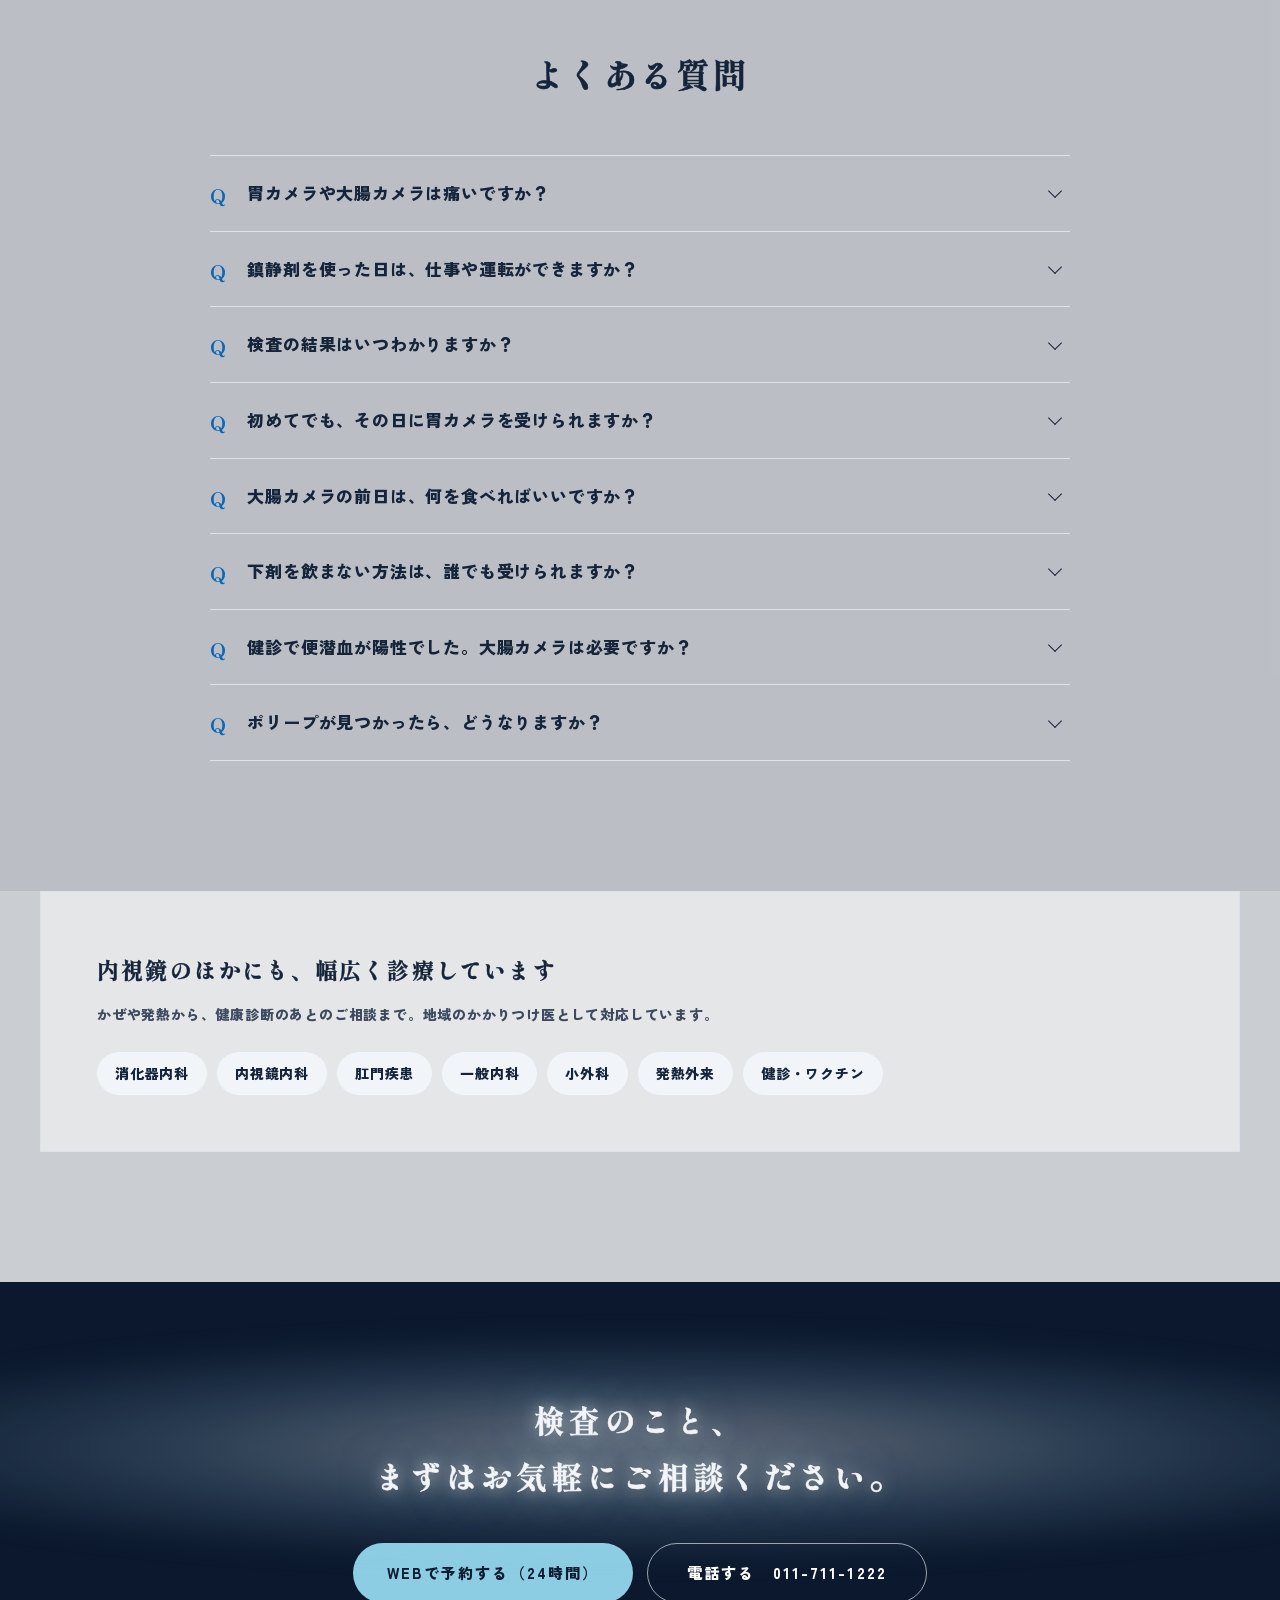
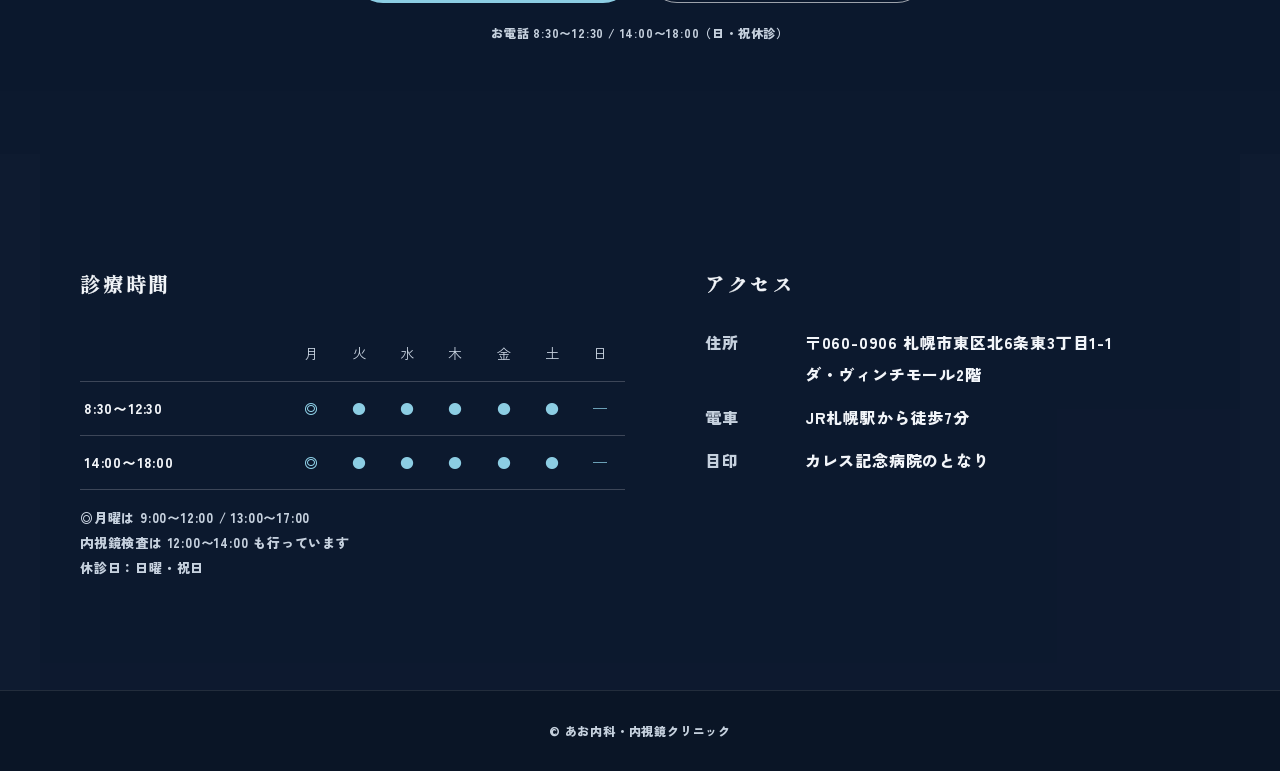
==== commit 4886e9e2: "スマホで右に余白が出る原因（横はみ出し）を修正" ====
--- a/index.html
+++ b/index.html
@@ -327,6 +327,9 @@
 .statement > div::before, .gap p::before, .cta h2::before, .qa__answer h3::before { content: ""; position: absolute; left: 50%; top: 50%; z-index: -1; width: 150%; height: 220%; transform: translate(-50%, -50%); background: radial-gradient(ellipse at center, rgba(255, 255, 255, .38), rgba(170, 215, 240, .18) 38%, transparent 68%); filter: blur(14px); pointer-events: none; }
 .qa__answer h3::before { left: 0; transform: translate(-12%, -50%); width: 130%; }
 .statement, .gap p, .cta h2, .qa__answer h3 { text-shadow: 0 0 16px rgba(255, 255, 255, .75), 0 0 44px rgba(140, 205, 227, .6), 0 2px 10px rgba(0, 0, 0, .35); }
+/* ライトのぼかしが画面の外へ広がっても、横スクロール（スマホで右に出る謎の余白）にならないように */
+main { overflow-x: clip; }
+.gap p { max-width: calc(100vw - 32px); }
 /* ことばの書体（Shippori Antique）は太さが1種類しかないので、輪郭を少し太らせる */
 .kv h1 { -webkit-text-stroke: .035em #15181F; }
 html.fv-lock { overflow: hidden; }
